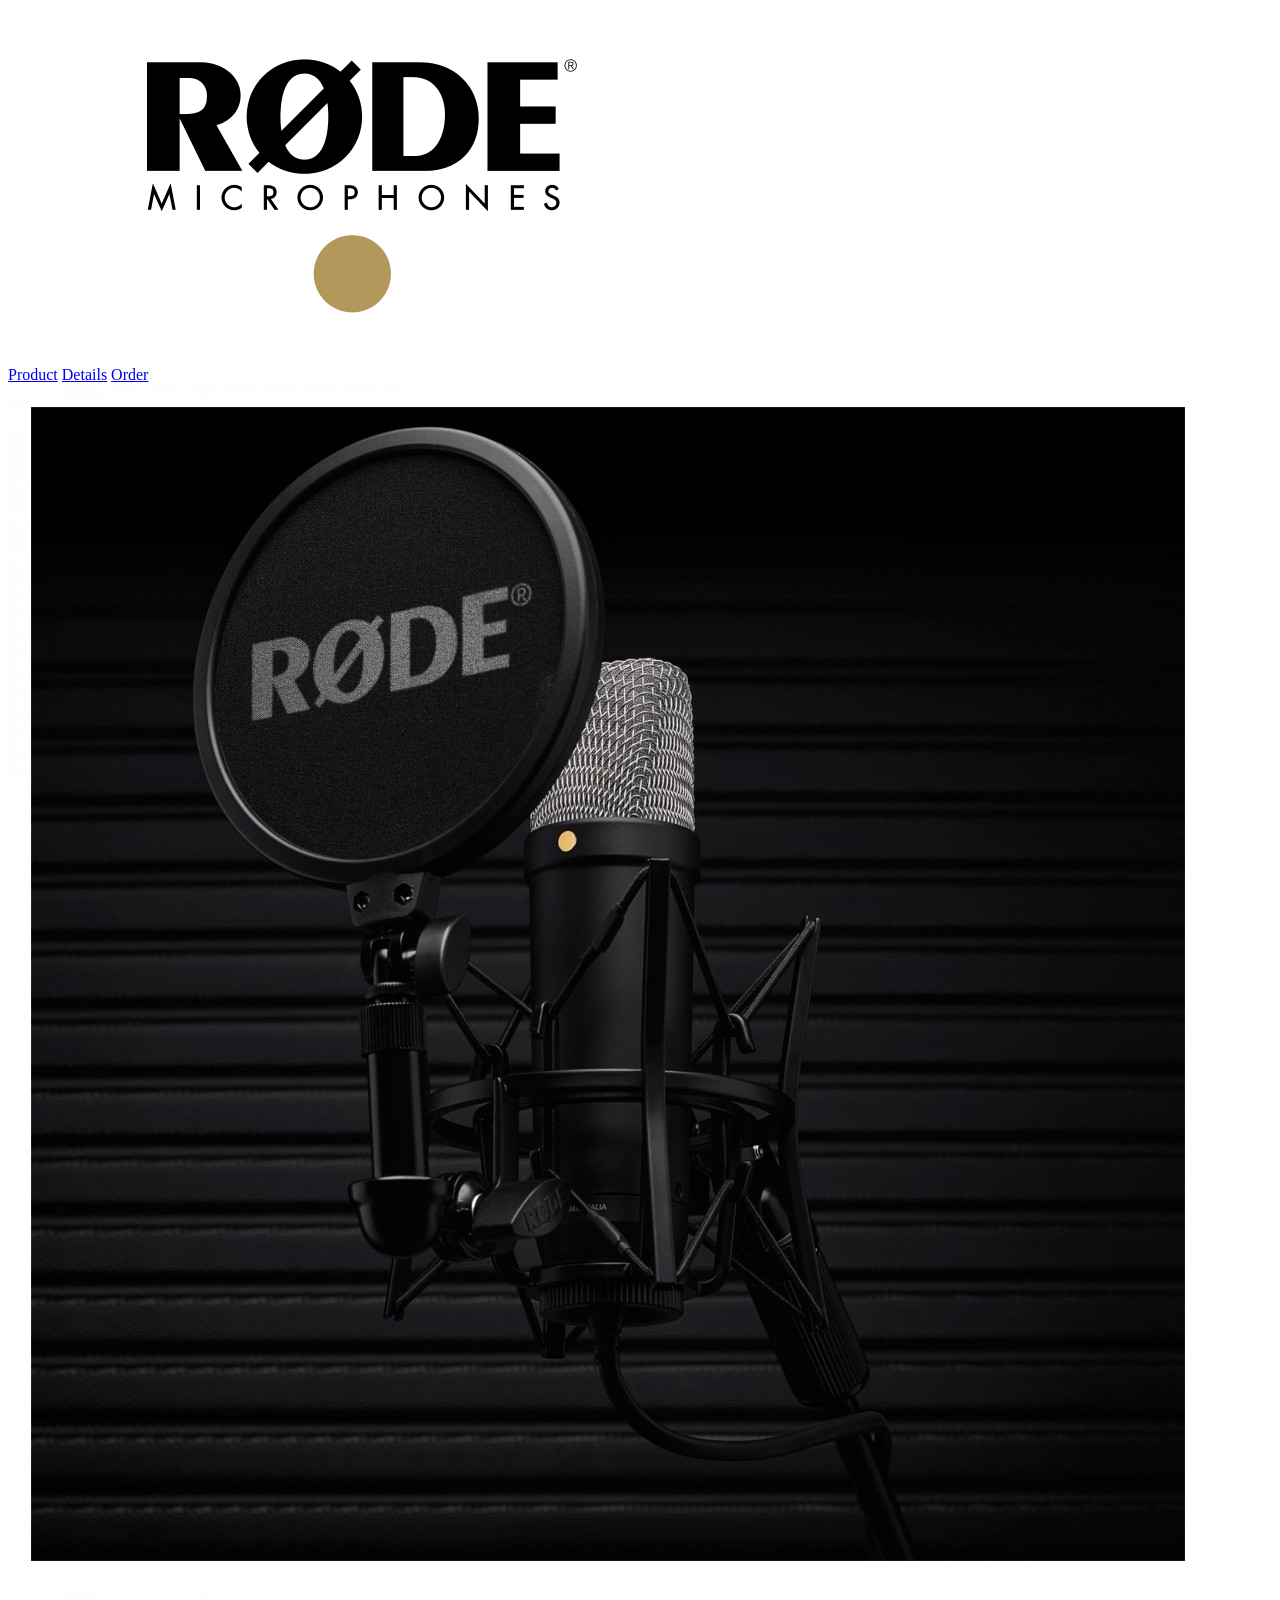
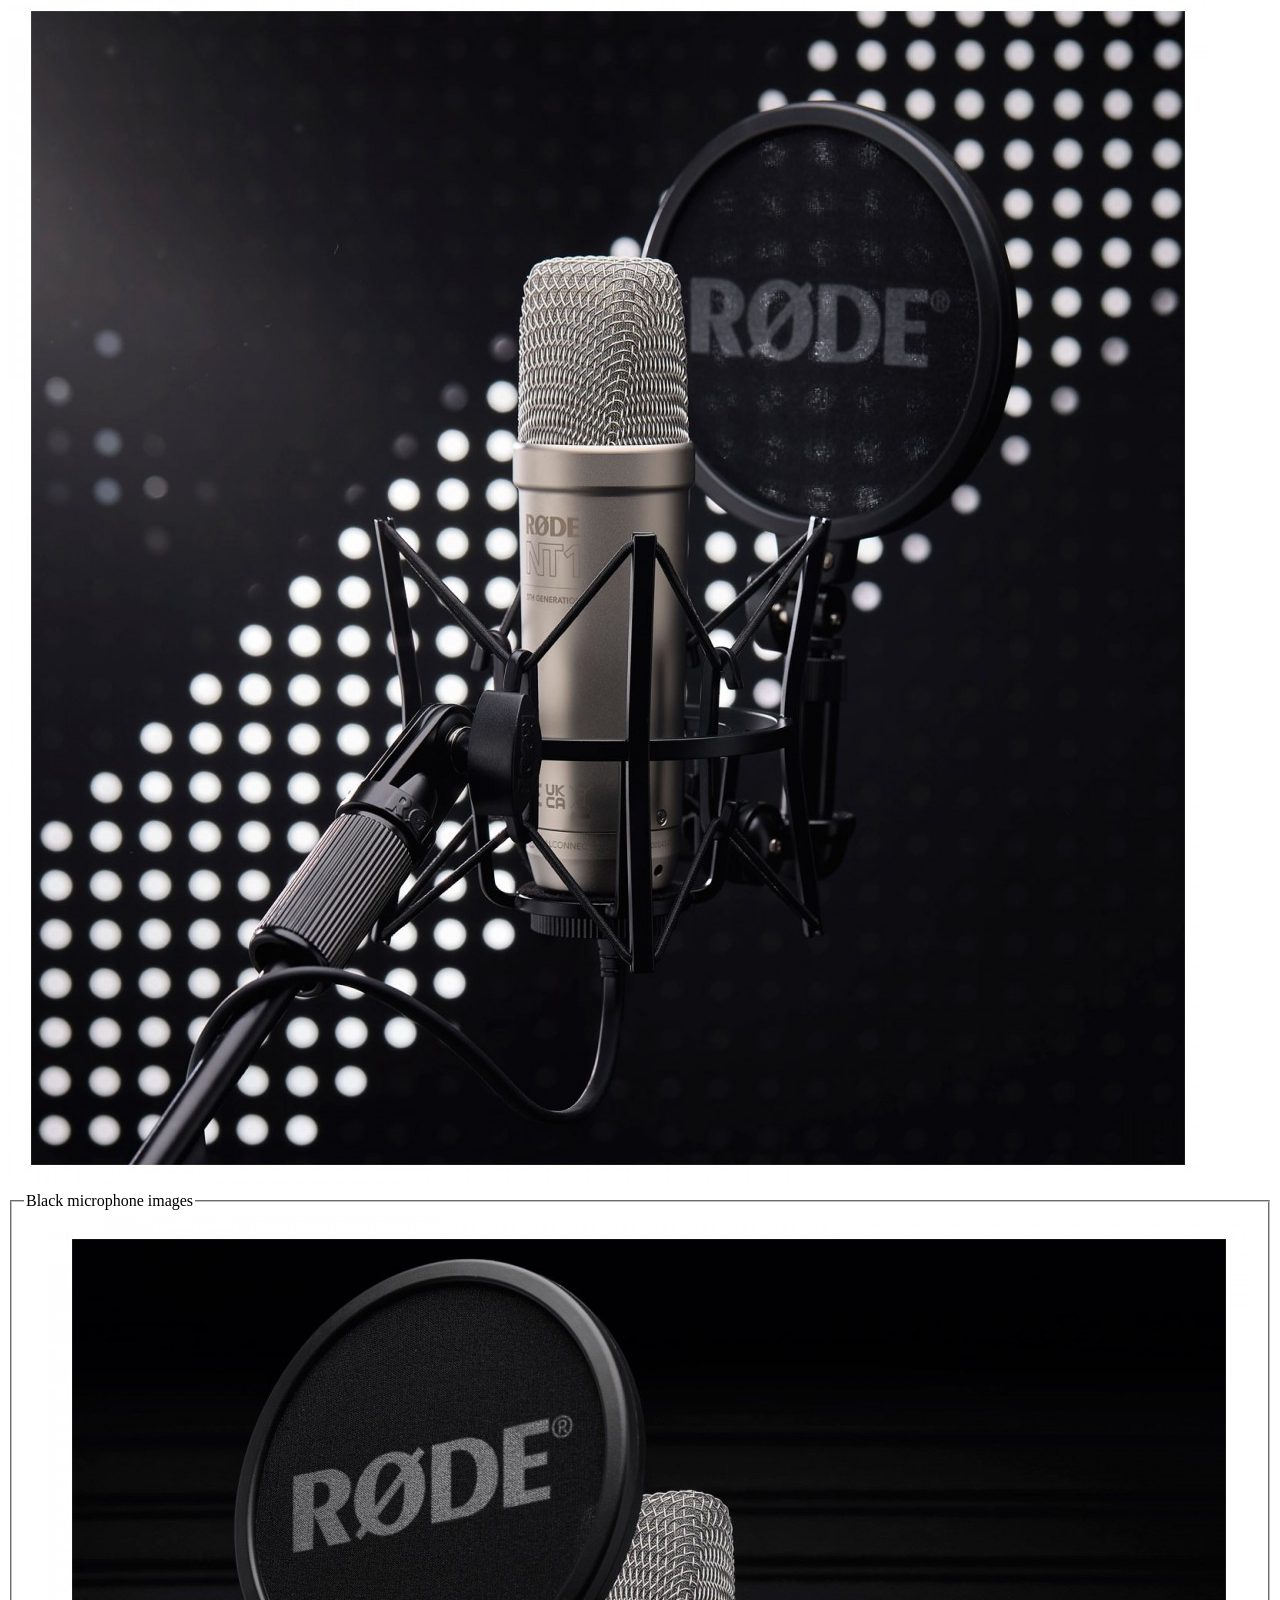
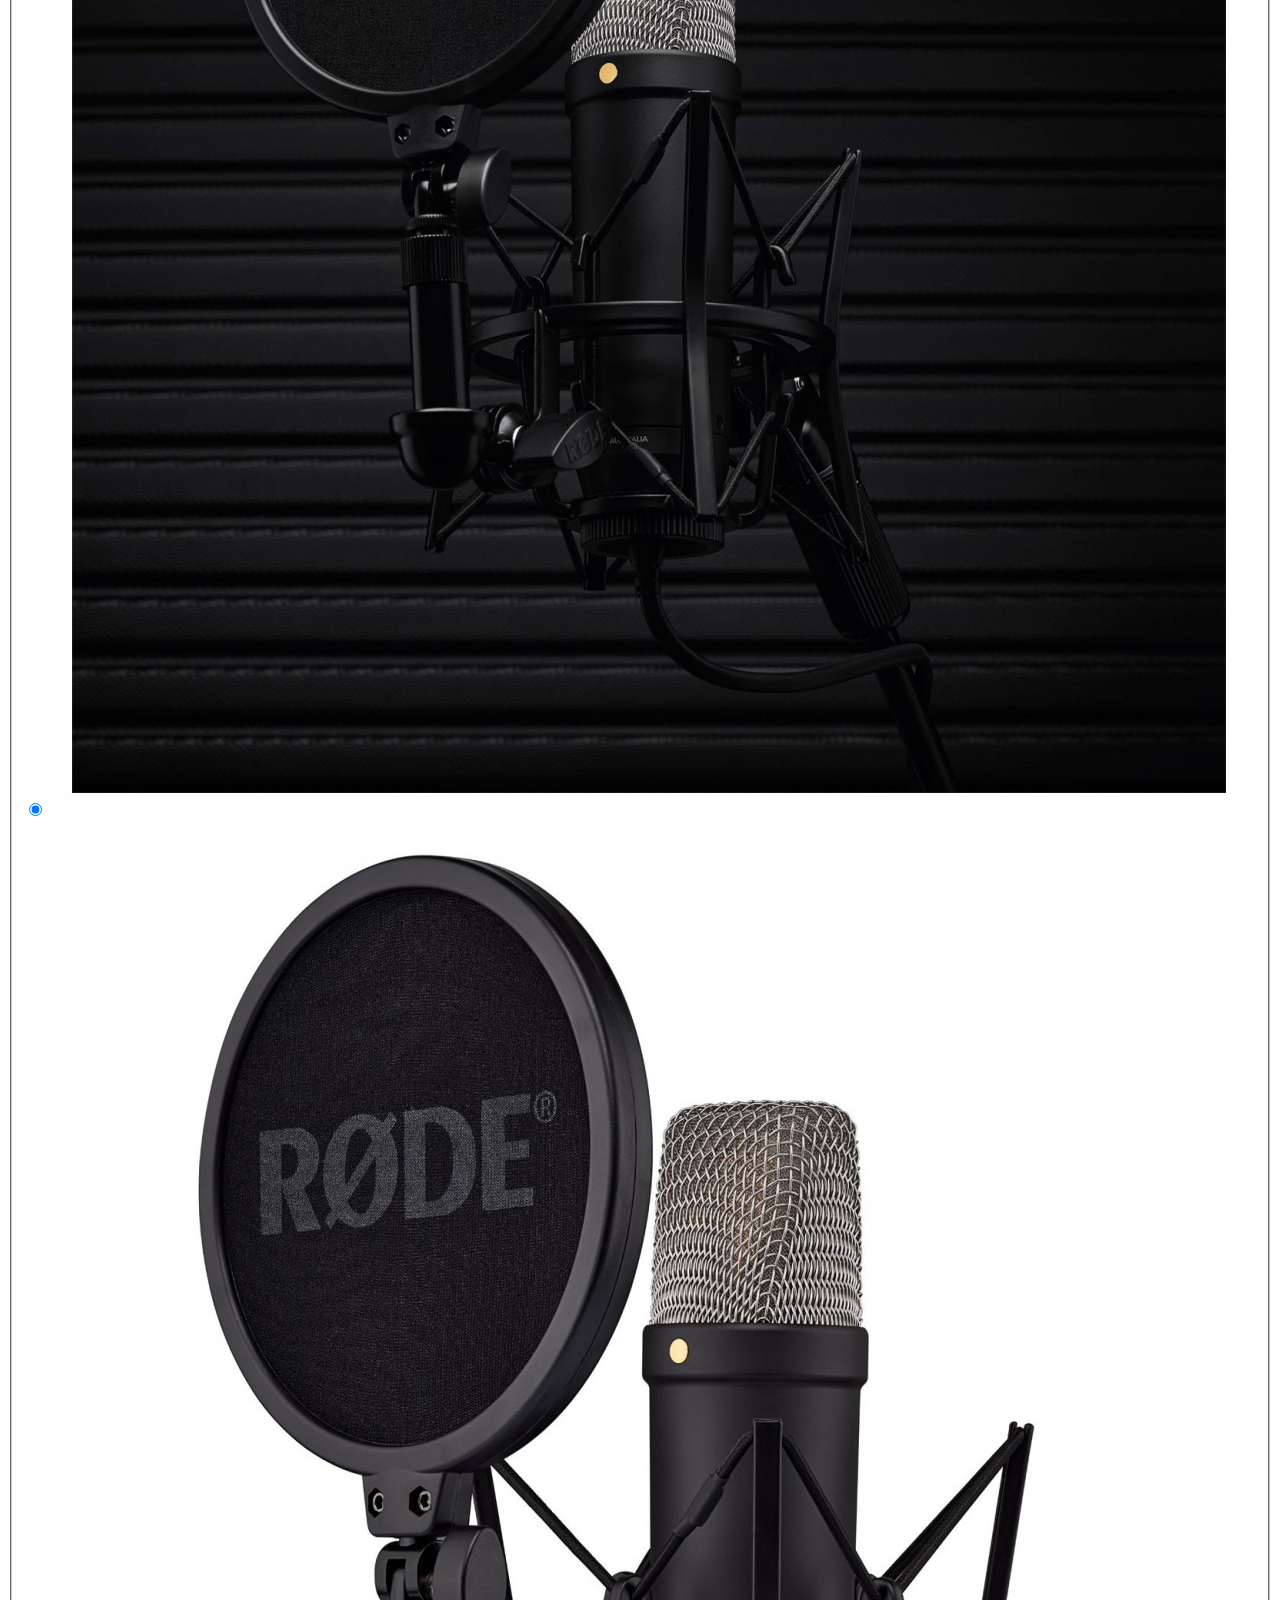
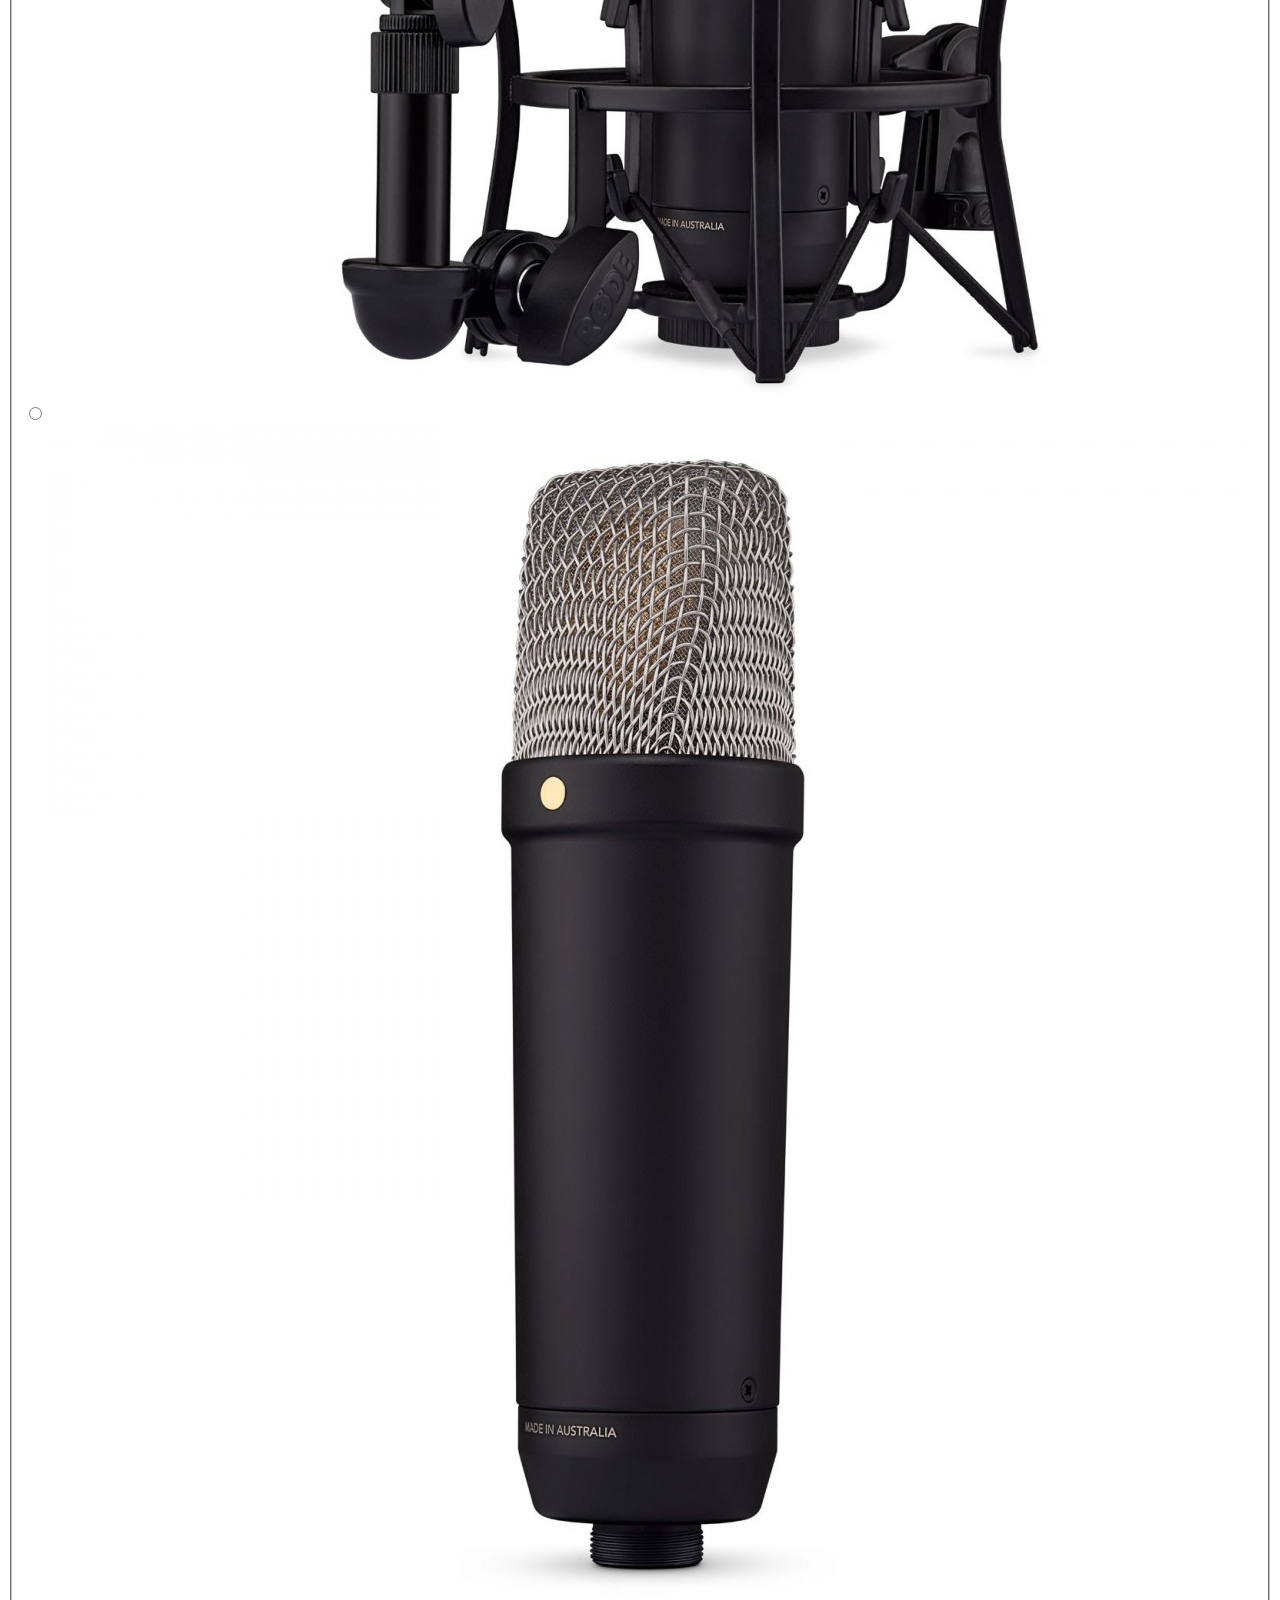
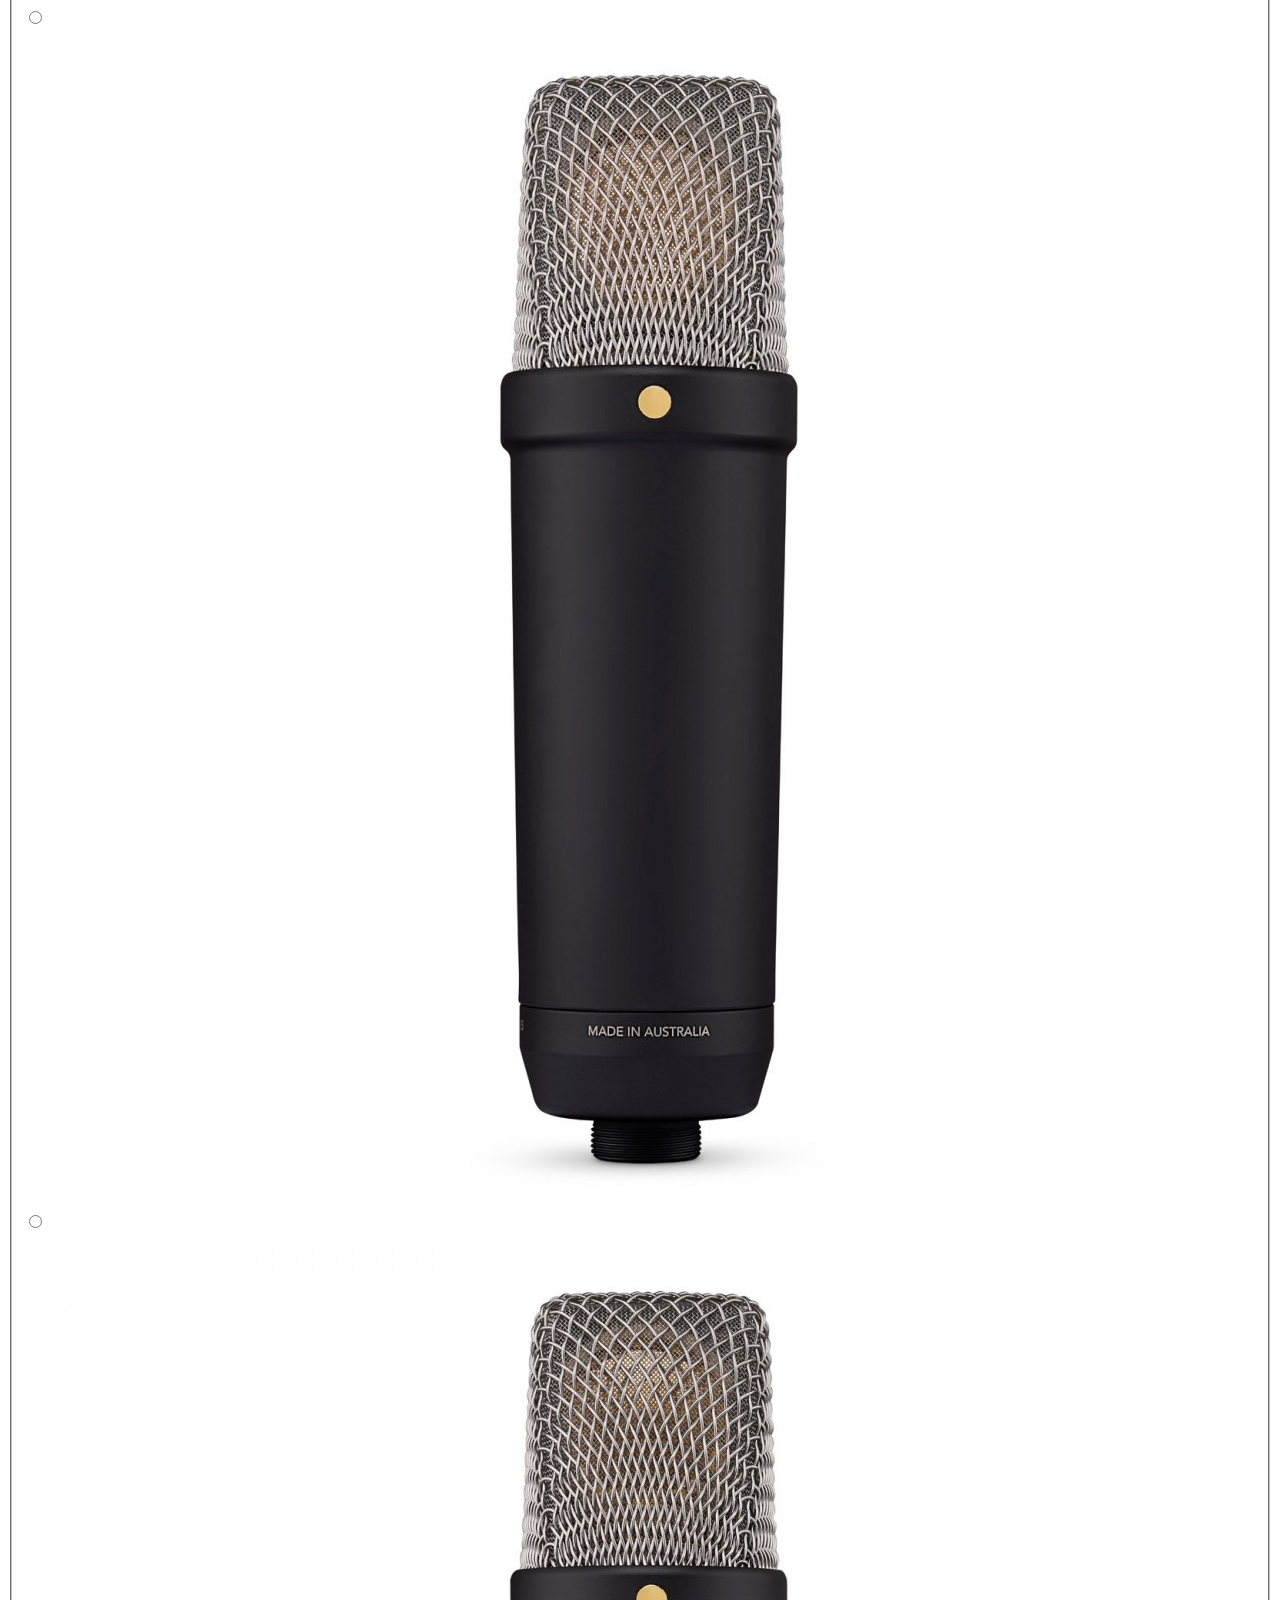
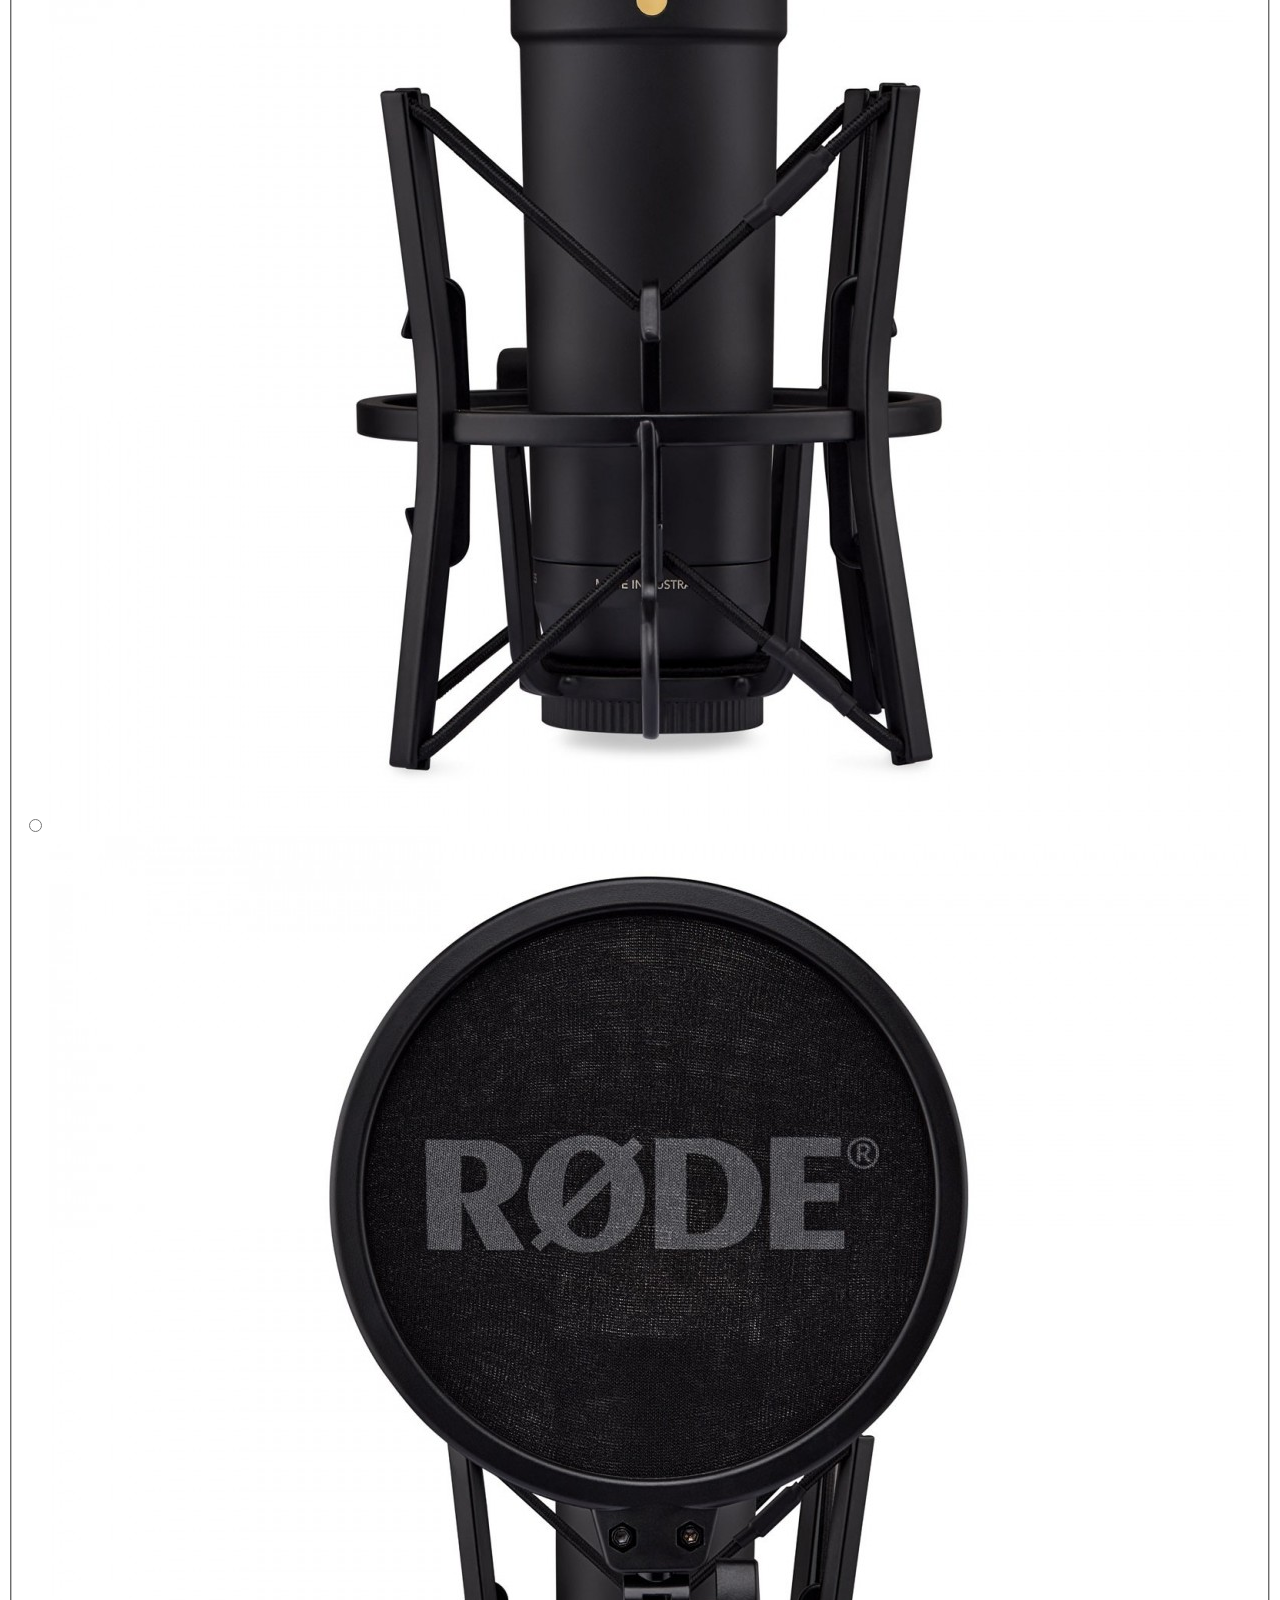
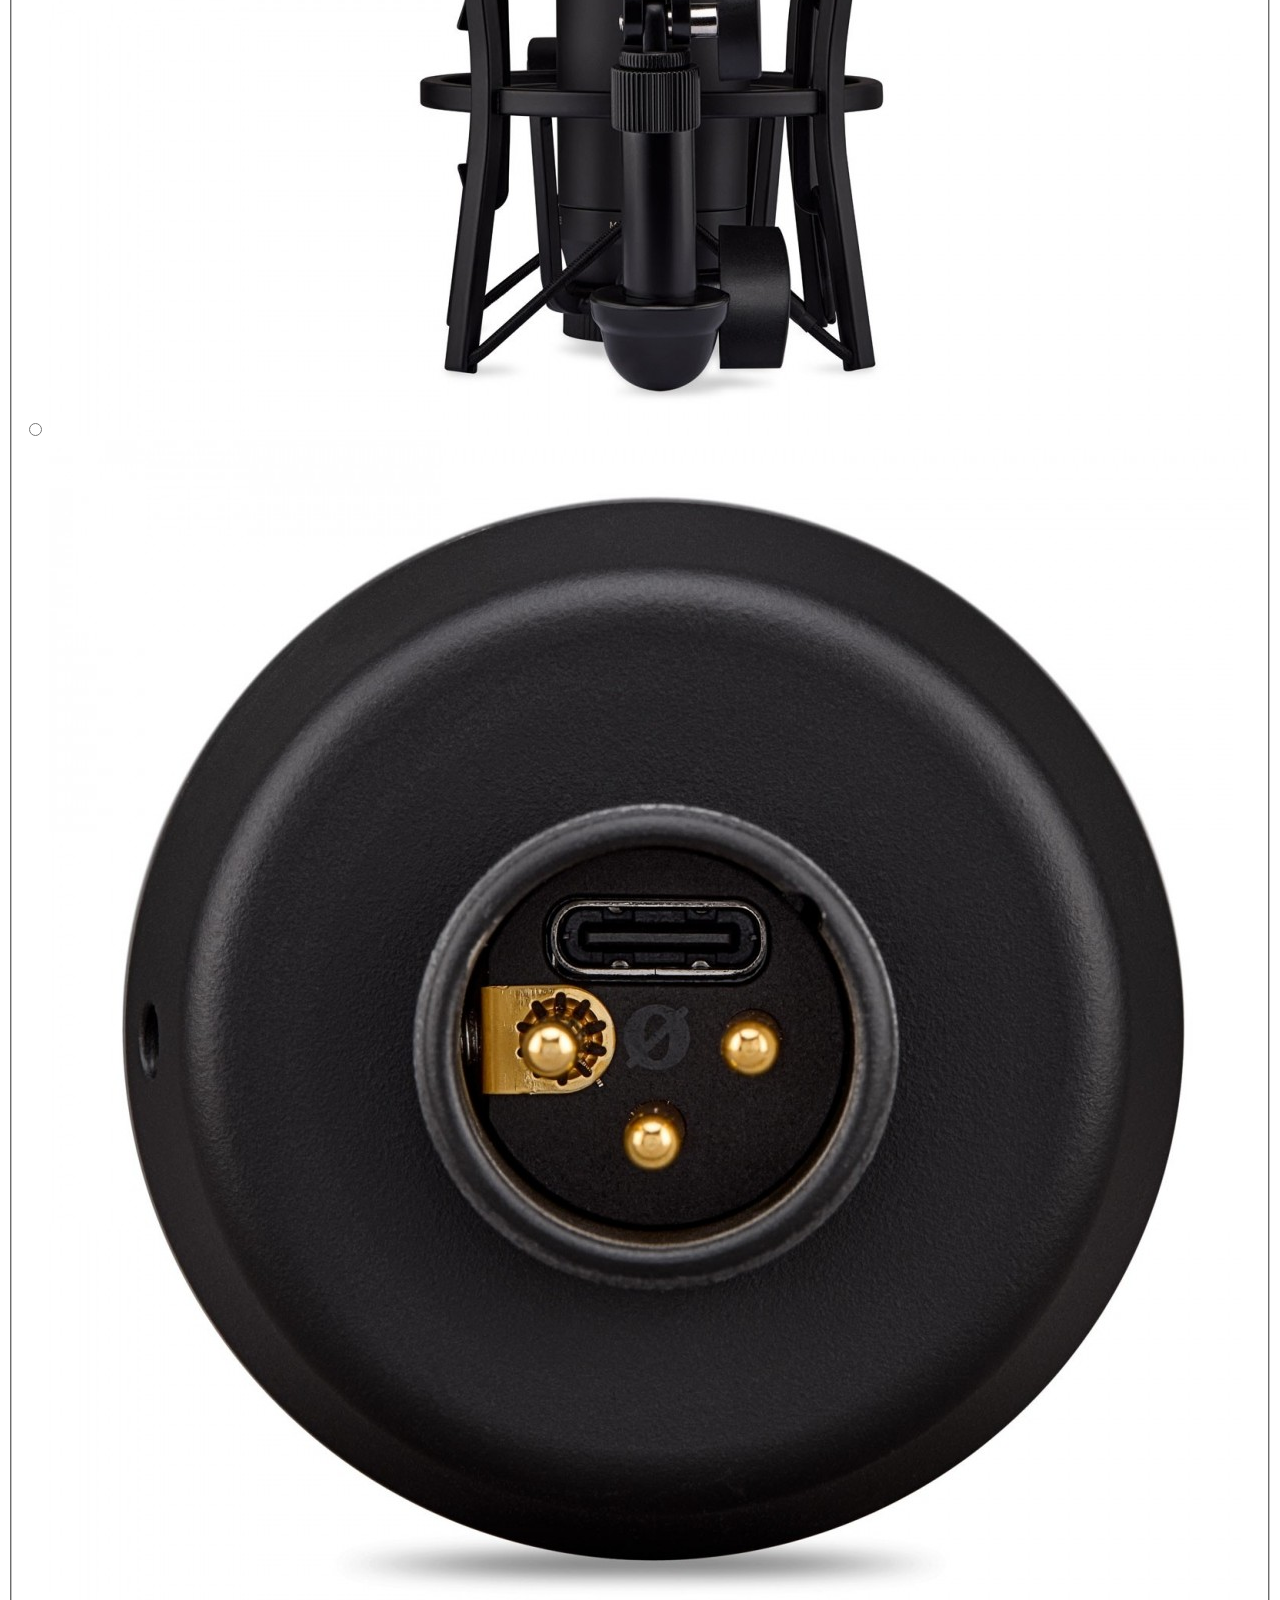
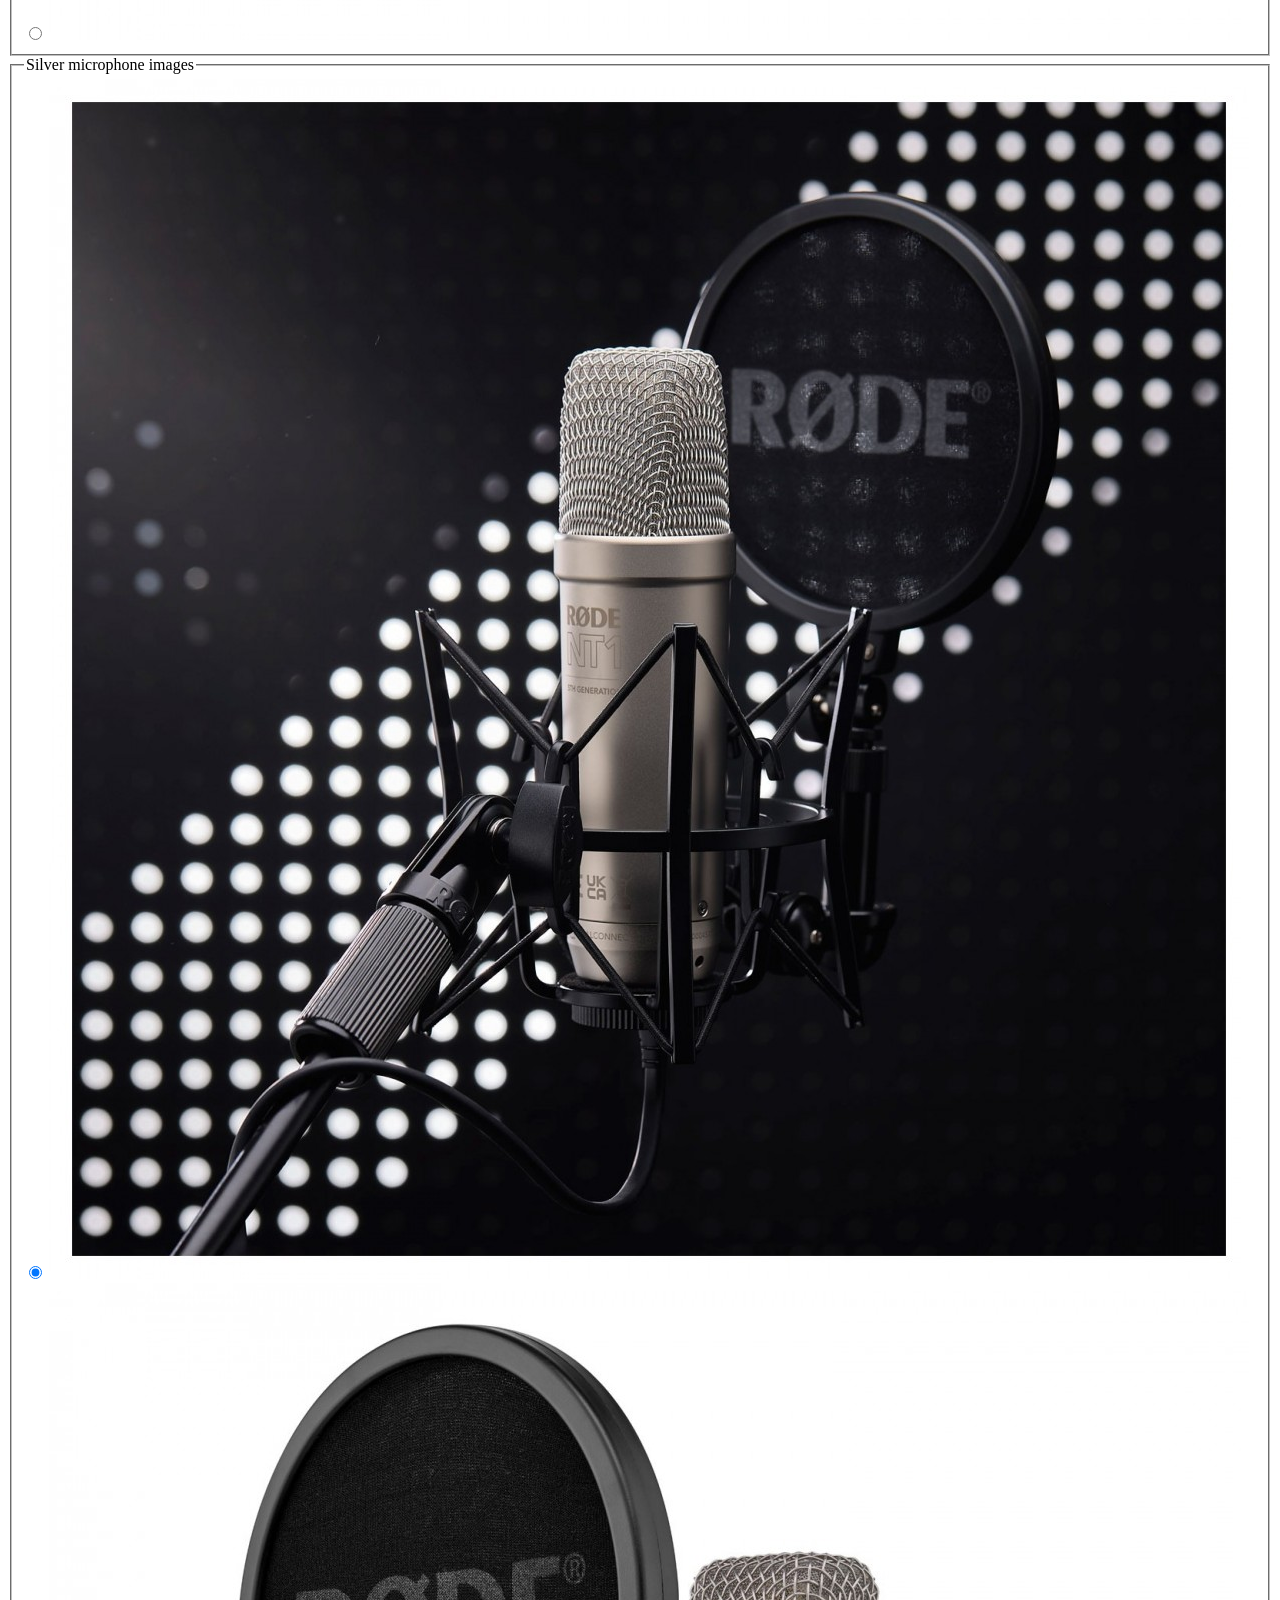
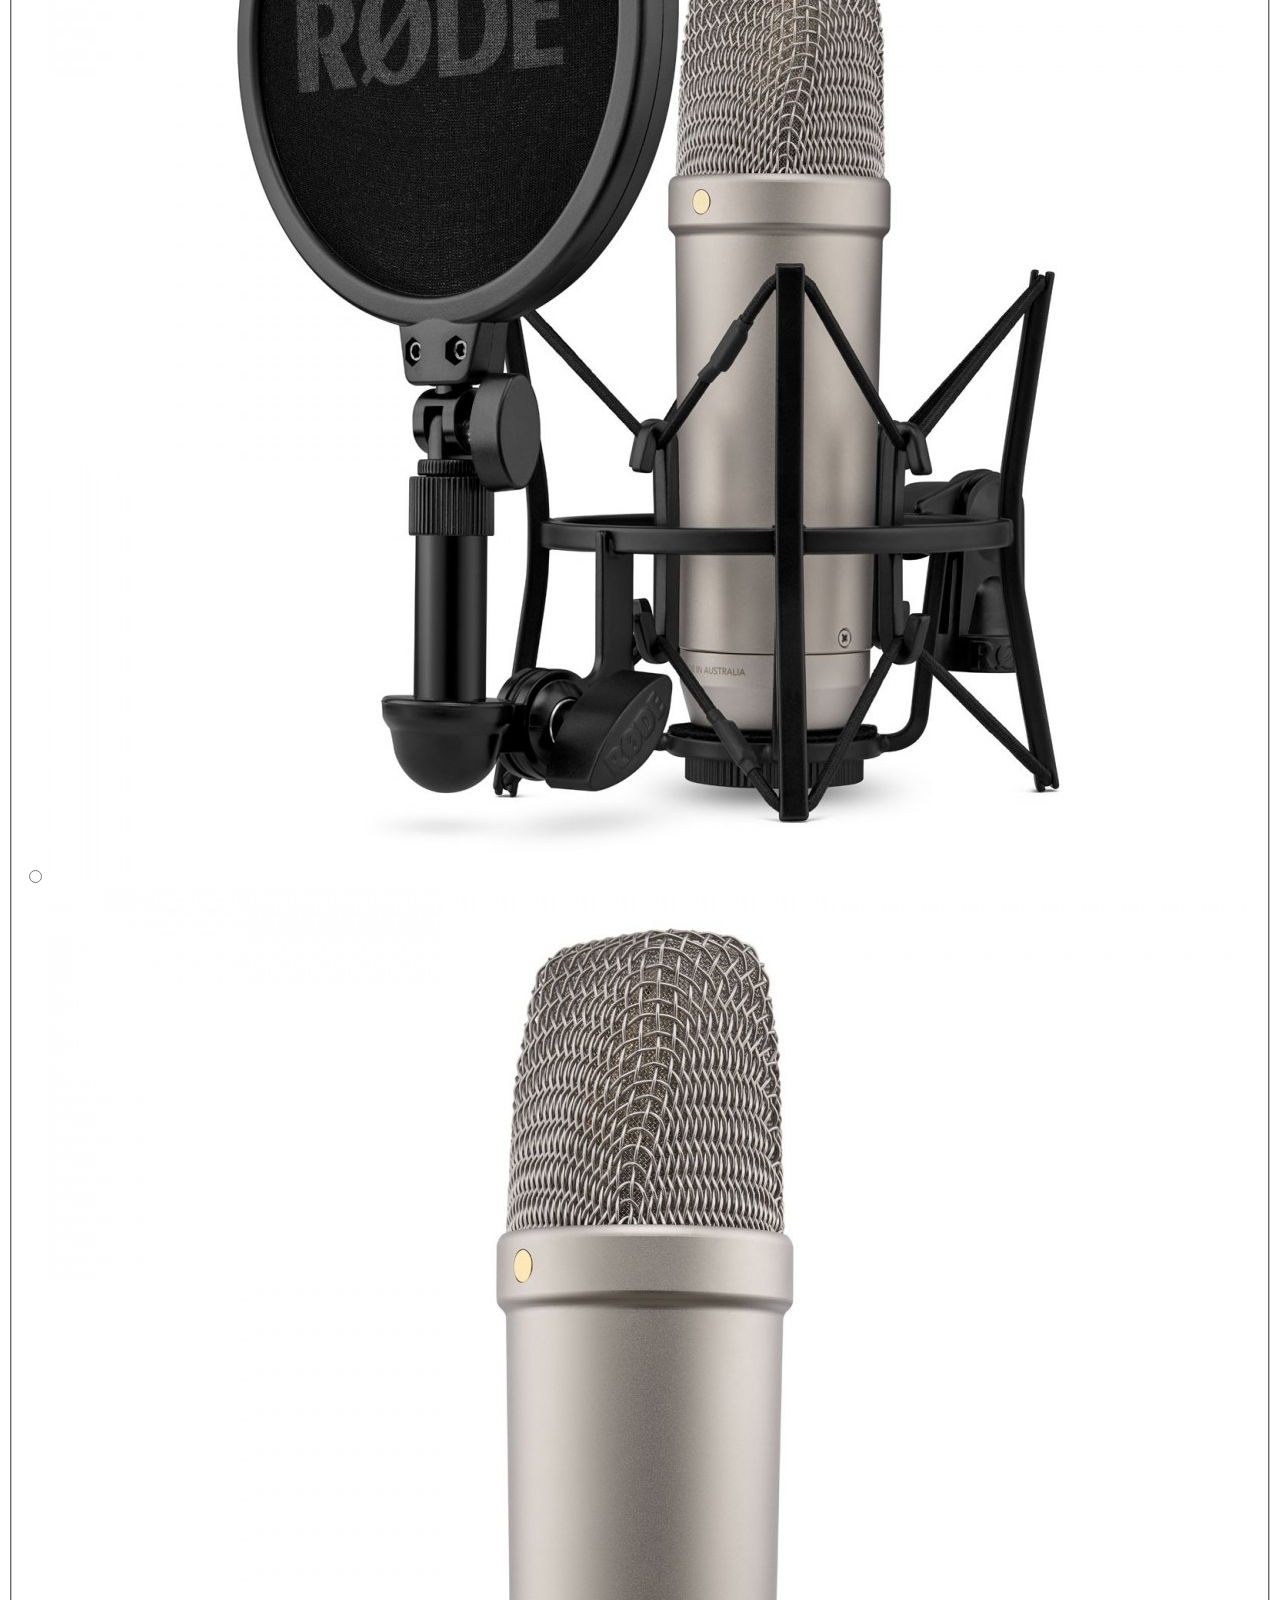
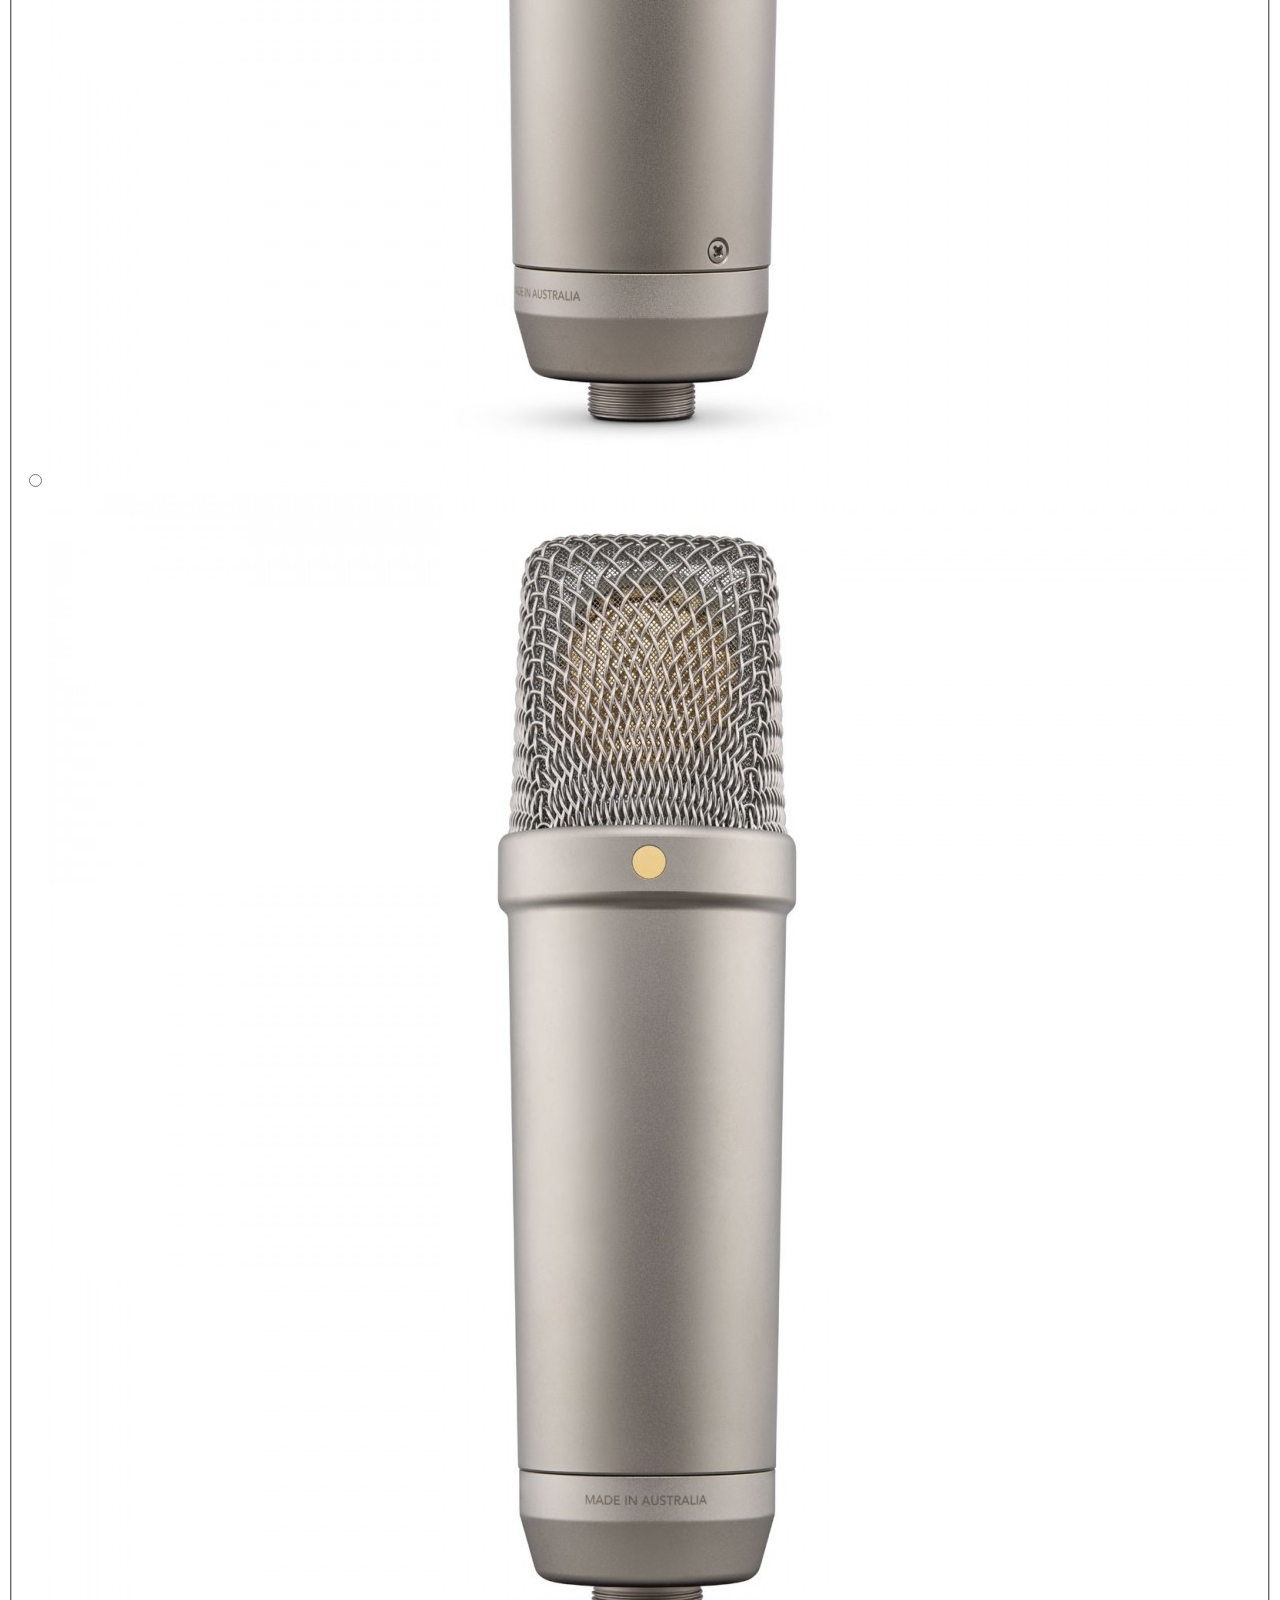
==== index.html @ e3415a3a "Add box contents section" ====
<!DOCTYPE html>
<html lang="en">
<head>
    <meta charset="UTF-8">
    <meta name="viewport" content="width=device-width, initial-scale=1.0">
    <title>Product | RØDE NT1 5th Generation</title>
    <link rel="stylesheet" href="./css/styles.css">
</head>
<body>
    <header class="siteHeader">
        <div class="container siteHeader__content">
            <!-- Logo -->
             <a>
                <img src="./assets/rode-microphones-logo.webp" alt="Røde Microphones logo">
             </a>
            <!-- Navigation -->
            <nav class="siteHeader__nav" aria-label="Main navigation">
                <a href="./index.html">Product</a>
                <a href="./index.html#details">Details</a>
                <a href="./order.html">Order</a>
            </nav>
        </div>
    </header>
    <main>
        <!-- Product section -->
        <section class="product">
            <div class="container product__layout">
                <!-- Product gallery -->
                <div class="product__gallery">
                    <img class="product__image product__image--black" src="./assets/rode-nt1-5th-generation-black-01.webp" alt="Black RØDE NT1 5th Generation Microphone">
                    <img class="product__image product__image--silver" src="./assets/rode-nt1-5th-generation-silver-01.webp" alt="Silver RØDE NT1 5th Generation Microphone">
                    <!-- Black microphone thumbnails -->
                    <fieldset class="product__thumbnails product__thumbnails--black">
                        <legend>Black microphone images</legend>
                        <!-- Black microphone: product overview -->
                        <input type="radio" id="blackProductOverview" name="blackImage" checked>
                        <label for="blackProductOverview">
                            <img src="./assets/rode-nt1-5th-generation-black-01.webp" alt="Black RØDE NT1 microphone product overview">
                        </label>
                        <!-- Black microphone: with accessories -->
                        <input type="radio" id="blackMicrophoneWithAccessories" name="blackImage">
                        <label for="blackMicrophoneWithAccessories">
                            <img src="./assets/rode-nt1-5th-generation-black-02.webp" alt="Black microphone with shock mount and pop filter">
                        </label>
                        <!-- Black microphone: side view -->
                        <input type="radio" id="blackMicrophoneSideView" name="blackImage">
                        <label for="blackMicrophoneSideView">
                            <img src="./assets/rode-nt1-5th-generation-black-03.webp" alt="Side view of the black RØDE NT1 microphone">
                        </label>
                        <!-- Black microphone: alternate view -->
                        <input type="radio" id="blackMicrophoneAlternateView" name="blackImage">
                        <label for="blackMicrophoneAlternateView">
                            <img src="./assets/rode-nt1-5th-generation-black-04.webp" alt="Alternate view of the Black RØDE NT1 microphone">
                        </label>
                        <!-- Black microphone: shock mount -->
                        <input type="radio" id="blackMicrophoneShockMount" name="blackImage">
                        <label for="blackMicrophoneShockMount">
                            <img src="./assets/rode-nt1-5th-generation-black-05.webp" alt="Black RØDE NT1 microphone mounted in a shock mount">
                        </label>
                        <!-- Black microphone: pop filter -->
                        <input type="radio" id="blackMicrophonePopFilter" name="blackImage">
                        <label for="blackMicrophonePopFilter">
                            <img src="./assets/rode-nt1-5th-generation-black-06.webp" alt="Front view of the mounted pop filter for the black RØDE NT1 microphone">
                        </label>
                        <!-- Black microphone: connections -->
                        <input type="radio" id="blackMicrophoneConnections" name="blackImage">
                        <label for="blackMicrophoneConnections">
                            <img src="./assets/rode-nt1-5th-generation-black-07.webp" alt="XLR and USB-C connections on the black RØDE NT1 microphone">
                        </label>
                    </fieldset>
                    <!-- Silver microphone thumbnails -->
                    <fieldset class="product__thumbnails product__thumbnails--silver">
                        <legend>Silver microphone images</legend>
                        <!-- Silver microphone: product overview -->
                        <input type="radio" id="silverProductOverview" name="silverImage" checked>
                        <label for="silverProductOverview">
                            <img src="./assets/rode-nt1-5th-generation-silver-01.webp" alt="Silver RØDE NT1 microphone product overview">
                        </label>
                        <!-- Silver microphone: with accessories -->
                        <input type="radio" id="silverMicrophoneWithAccessories" name="silverImage">
                        <label for="silverMicrophoneWithAccessories">
                            <img src="./assets/rode-nt1-5th-generation-silver-02.webp" alt="Silver microphone with shock mount and pop filter">
                        </label>
                        <!-- Silver microphone: side view -->
                        <input type="radio" id="silverMicrophoneSideView" name="silverImage">
                        <label for="silverMicrophoneSideView">
                            <img src="./assets/rode-nt1-5th-generation-silver-03.webp" alt="Side view of the silver RØDE NT1 microphone">
                        </label>
                        <!-- Silver microphone: alternate view -->
                        <input type="radio" id="silverMicrophoneAlternateView" name="silverImage">
                        <label for="silverMicrophoneAlternateView">
                            <img src="./assets/rode-nt1-5th-generation-silver-04.webp" alt="Alternate view of the silver RØDE NT1 microphone">
                        </label>
                        <!-- Silver microphone: shock mount -->
                        <input type="radio" id="silverMicrophoneShockMount" name="silverImage">
                        <label for="silverMicrophoneShockMount">
                            <img src="./assets/rode-nt1-5th-generation-silver-05.webp" alt="Silver RØDE NT1 microphone mounted in a shock mount">
                        </label>
                        <!-- Silver microphone: pop filter -->
                        <input type="radio" id="silverMicrophonePopFilter" name="silverImage">
                        <label for="silverMicrophonePopFilter">
                            <img src="./assets/rode-nt1-5th-generation-silver-06.webp" alt="Front view of the mounted pop filter for the silver RØDE NT1 microphone">
                        </label>
                        <!-- Silver microphone: connections -->
                        <input type="radio" id="silverMicrophoneConnections" name="silverImage">
                        <label for="silverMicrophoneConnections">
                            <img src="./assets/rode-nt1-5th-generation-silver-07.webp" alt="XLR and USB-C connections on the silver RØDE NT1 microphone">
                        </label>
                    </fieldset>
                </div>
                <!-- Product information -->
                <div class="product__information">
                    <h1 class="product__title">RØDE NT1 5th Generation</h1>
                    <p class="product__description">
                        A versatile studio condenser microphone featuring both XLR and USB-C connectivity,
                        delivering exceptional sound quality for vocals, instruments, podcasts, and professional recordings.
                    </p>
                    <!-- Product color selection -->
                    <fieldset class="product__colors">
                        <legend>Choose a color</legend>
                        <div class="product__colorOptions">
                            <input type="radio" id="colorBlack" name="color" value="black" checked>
                            <label for="colorBlack">Black</label>
                            <input type="radio" id="colorSilver" name="color" value="silver">
                            <label for="colorSilver">Silver</label>
                        </div>
                    </fieldset>
                    <p class="product__price">$299.00</p>
                    <!-- Order button -->
                    <a class="product__orderButton" href="./order.html">Order now</a>
                </div>
            </div>
        </section>
        <!-- Product overview section -->
        <section id="details" class="productOverview">
            <div class="container">
                <h2 class="productOverview__title">Product Overview</h2>
                <p class="productOverview__description">
                    The RØDE NT1 5th Generation combines the classic sound of the NT1
                    with modern recording technology. Featuring a 1-inch condenser
                    capsule and a cardioid pickup pattern, it is designed to capture clear,
                    detailed audio from vocals, instruments, podcasts, and voiceovers.
                </p>
                <p class="productOverview__description">
                    Its Dual Connect technology allows you to record through a traditional
                    XLR connection or connect directly to a computer using USB-C.
                    Digital recording supports 32-bit float audio and sample rates up to 192 kHz,
                    providing additional flexibility during recording and editing.
                </p>
                <p class="productOverview__description">
                    With exceptionally low self-noise of just 4 dBA and the ability to handle sound pressure levels up to 142 dB SPL,
                    the microphone performs well with both quiet and loud sound sources.
                </p>
            </div>
        </section>
        <!-- Key features section -->
        <section class="keyFeatures">
            <div class="container">
                <h2 class="keyFeatures__title">Key Features</h2>
                <ul class="keyFeatures__list">
                    <li>
                        <strong>Dual Connect Technology:</strong>
                        Record through XLR using an audio interface or connect directly to a computer via USB-C.
                    </li>
                    <li>
                        <strong>32-Bit Float Recording:</strong>
                        Capture audio with greater flexibility when recording digitally through USB.
                    </li>
                    <li>
                        <strong>1-Inch HF6 Condenser Capsule:</strong>
                        Designed to capture detailed and natural sound.
                    </li>
                    <li>
                        <strong>Ultra-Low Self-Noise:</strong>
                        Just 4 dBA of self-noise for clean recordings.
                    </li>
                    <li>
                        <strong>High SPL Handling:</strong>
                        Handles sound pressure levels up to 142 dB SPL.
                    </li>
                    <li>
                        <strong>Built-In Digital Signal Processing:</strong>
                        APHEX audio processing is available through USB at 48 kHz sample rate.
                    </li>
                    <li>
                        <strong>Versatile Recording Applications:</strong>
                        Suitable for vocals, instruments, podcasts, voiceovers, and studio recordings.
                    </li>
                </ul>
            </div>
        </section>
        <!-- Technical specifications section -->
        <section id="specifications" class="technicalSpecifications">
            <div class="container">
                <h2 class="technicalSpecifications__title">Technical Specifications</h2>
                <dl class="technicalSpecifications__list">
                    <div class="technicalSpecifications__row">
                        <dt>Microphone Type</dt>
                        <dd>Large-diaphragm condenser</dd>
                    </div>
                    <div class="technicalSpecifications__row">
                        <dt>Capsule</dt>
                        <dd>1-inch condenser capsule</dd>
                    </div>
                    <div class="technicalSpecifications__row">
                        <dt>Polar Pattern</dt>
                        <dd>Cardioid</dd>
                    </div>
                    <div class="technicalSpecifications__row">
                        <dt>Frequency Response</dt>
                        <dd>20 Hz - 20 kHz</dd>
                    </div>
                    <div class="technicalSpecifications__row">
                        <dt>Maximum SPL</dt>
                        <dd>142 dB SPL</dd>
                    </div>
                    <div class="technicalSpecifications__row">
                        <dt>Self-Noise</dt>
                        <dd>4 dBA</dd>
                    </div>
                    <div class="technicalSpecifications__row">
                        <dt>Output Connections</dt>
                        <dd>XLR and USB-C</dd>
                    </div>
                    <div class="technicalSpecifications__row">
                        <dt>Digital Bit Depth</dt>
                        <dd>24-bit / 32-bit float (USB)</dd>
                    </div>
                    <div class="technicalSpecifications__row">
                        <dt>Sample Rates</dt>
                        <dd>48, 96, and 192 kHz (USB)</dd>
                    </div>
                    <div class="technicalSpecifications__row">
                        <dt>Power Requirements</dt>
                        <dd>48V phantom power (XLR) / SV (USB)</dd>
                    </div>
                    <div class="technicalSpecifications__row">
                        <dt>Dimensions</dt>
                        <dd>189 x 52 x 52 mm (H x W x D)</dd>
                    </div>
                    <div class="technicalSpecifications__row">
                        <dt>Weight</dt>
                        <dd>308 g</dd>
                    </div>
                    <div class="technicalSpecifications__row">
                        <dt>Available Colors</dt>
                        <dd>Black and Silver</dd>
                    </div>
                </dl>
            </div>
        </section>
        <!-- Box contents section -->
        <section class="boxContents">
            <div class="container">
                <h2 class="boxContents__title">What's in the Box</h2>
                <ul class="boxContents__list">
                    <li>
                        <strong>1 x RØDE NT1 5th Generation:</strong>
                        Studio consenser microphone in Black or Silver.
                    </li>
                    <li>
                        <strong>1 x RØDE SM6 Shock Mount:</strong>
                        Shock mount with an adjustable pop filter to reduce unwanted vibrations and plosive sounds.
                    </li>
                    <li>
                        <strong>1 x RØDE SC29 USB-C Cable:</strong>
                        3-meter USB-C to USB-C cable for connecting the microphone directly to a computer.
                    </li>
                    <li>
                        <strong>1 x RØDE XLR-6 Cable</strong>
                        6-meter XLR cable for connecting the microphone to an audio interface or mixer.
                        Red cable included with Black, and black cable included with Silver.
                    </li>
                </ul>
            </div>
        </section>
    </main>
</body>
</html>
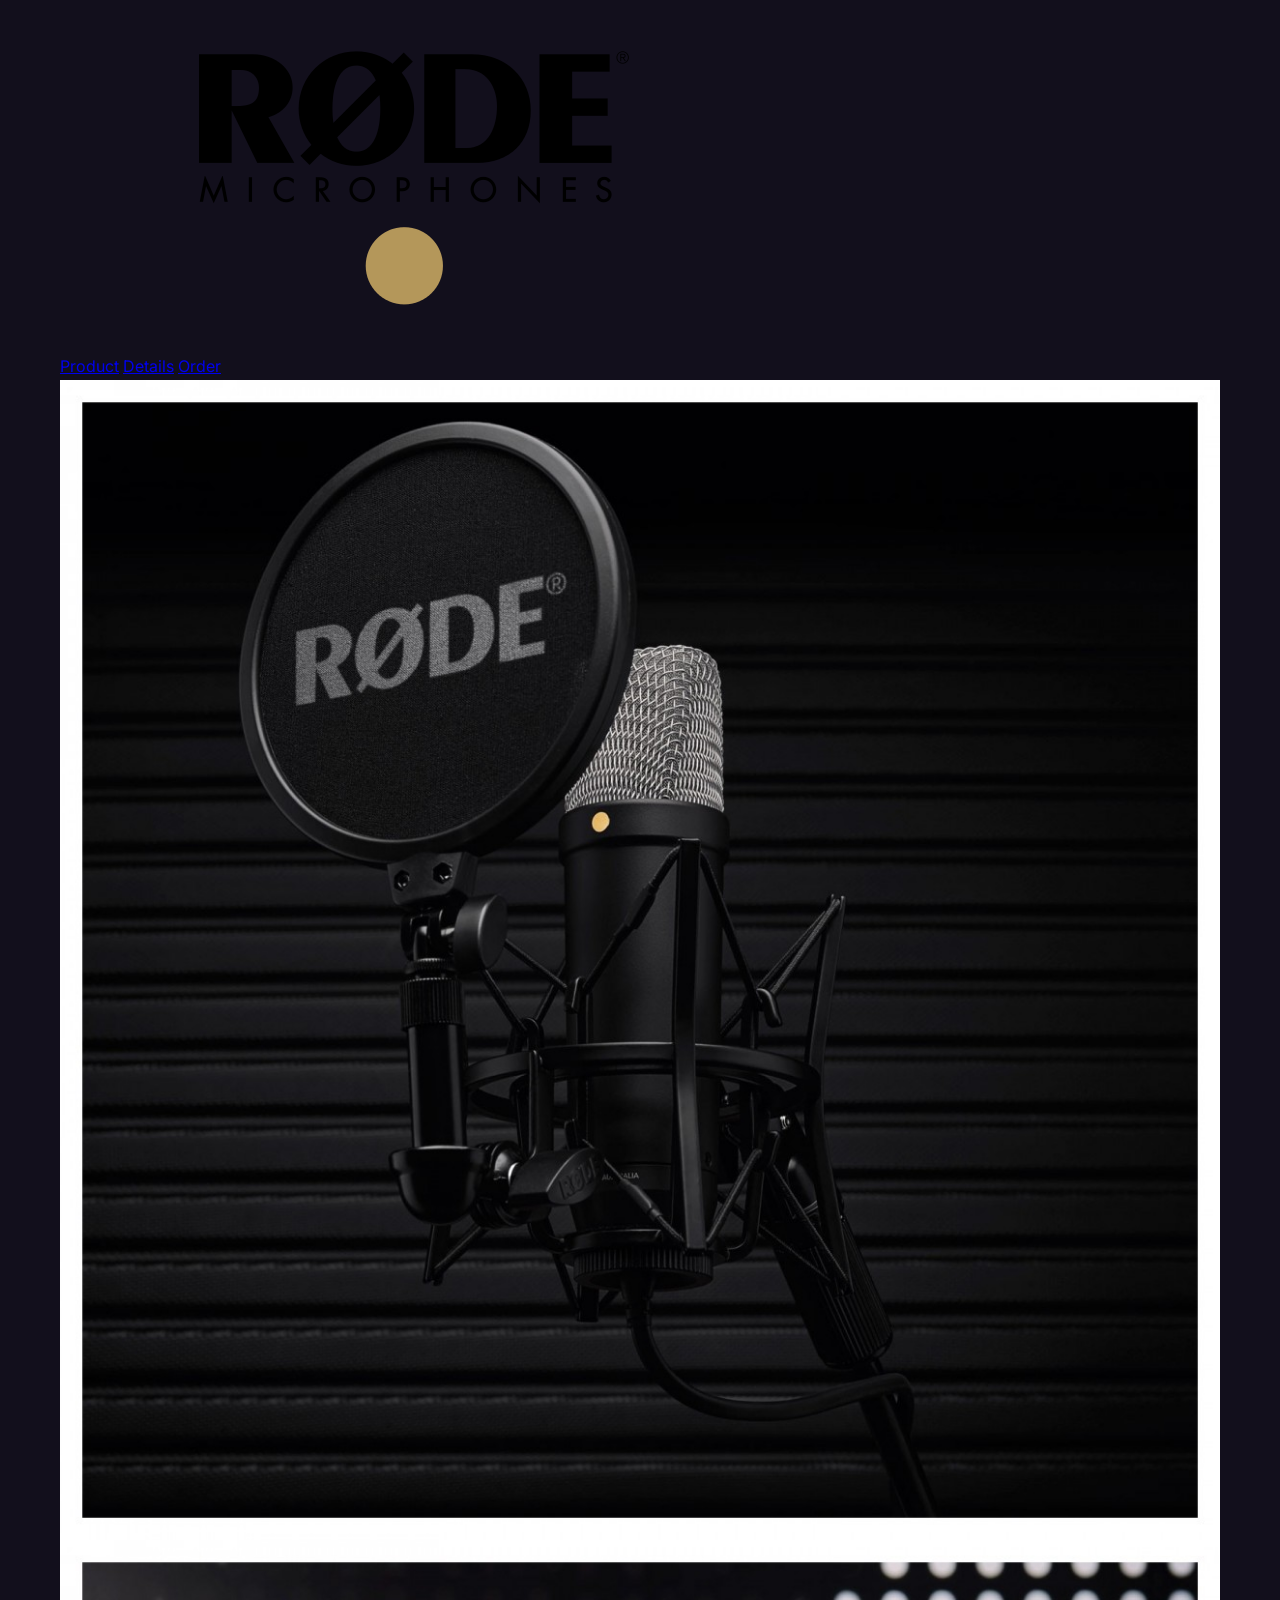
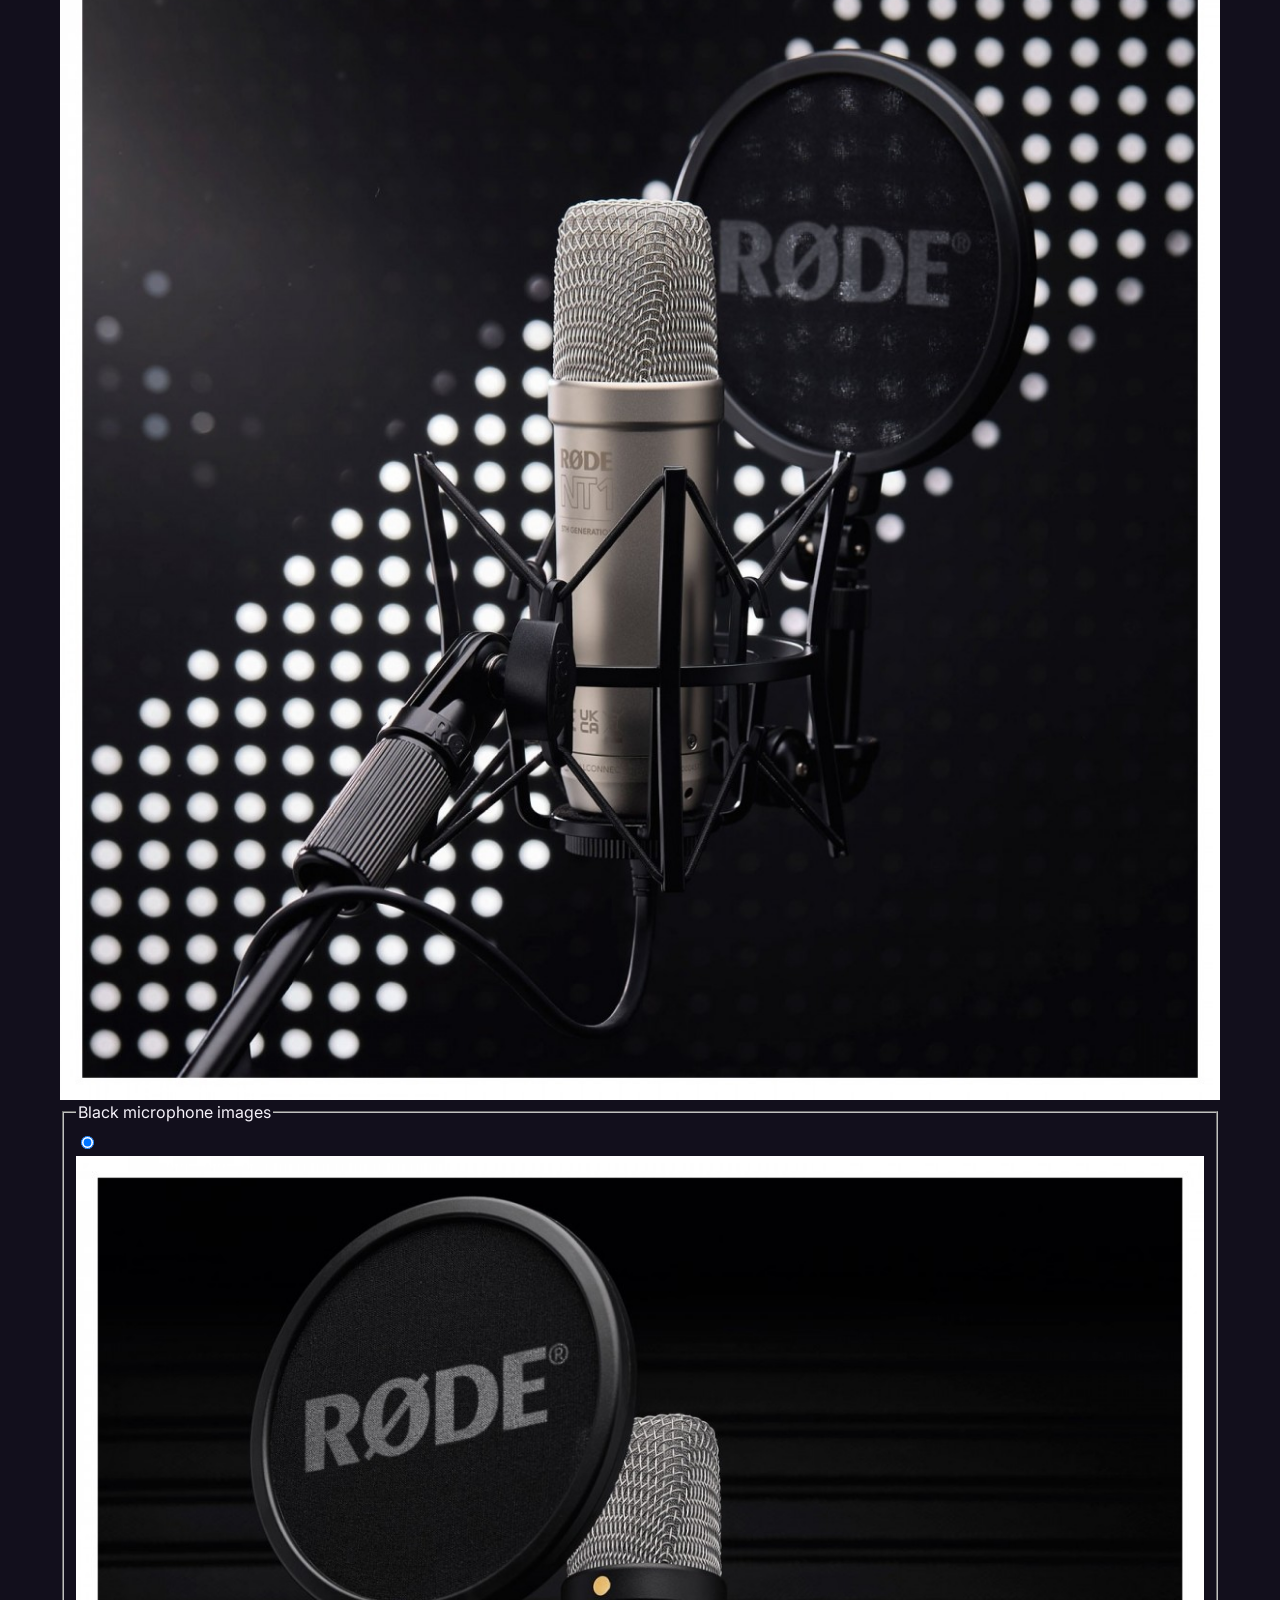
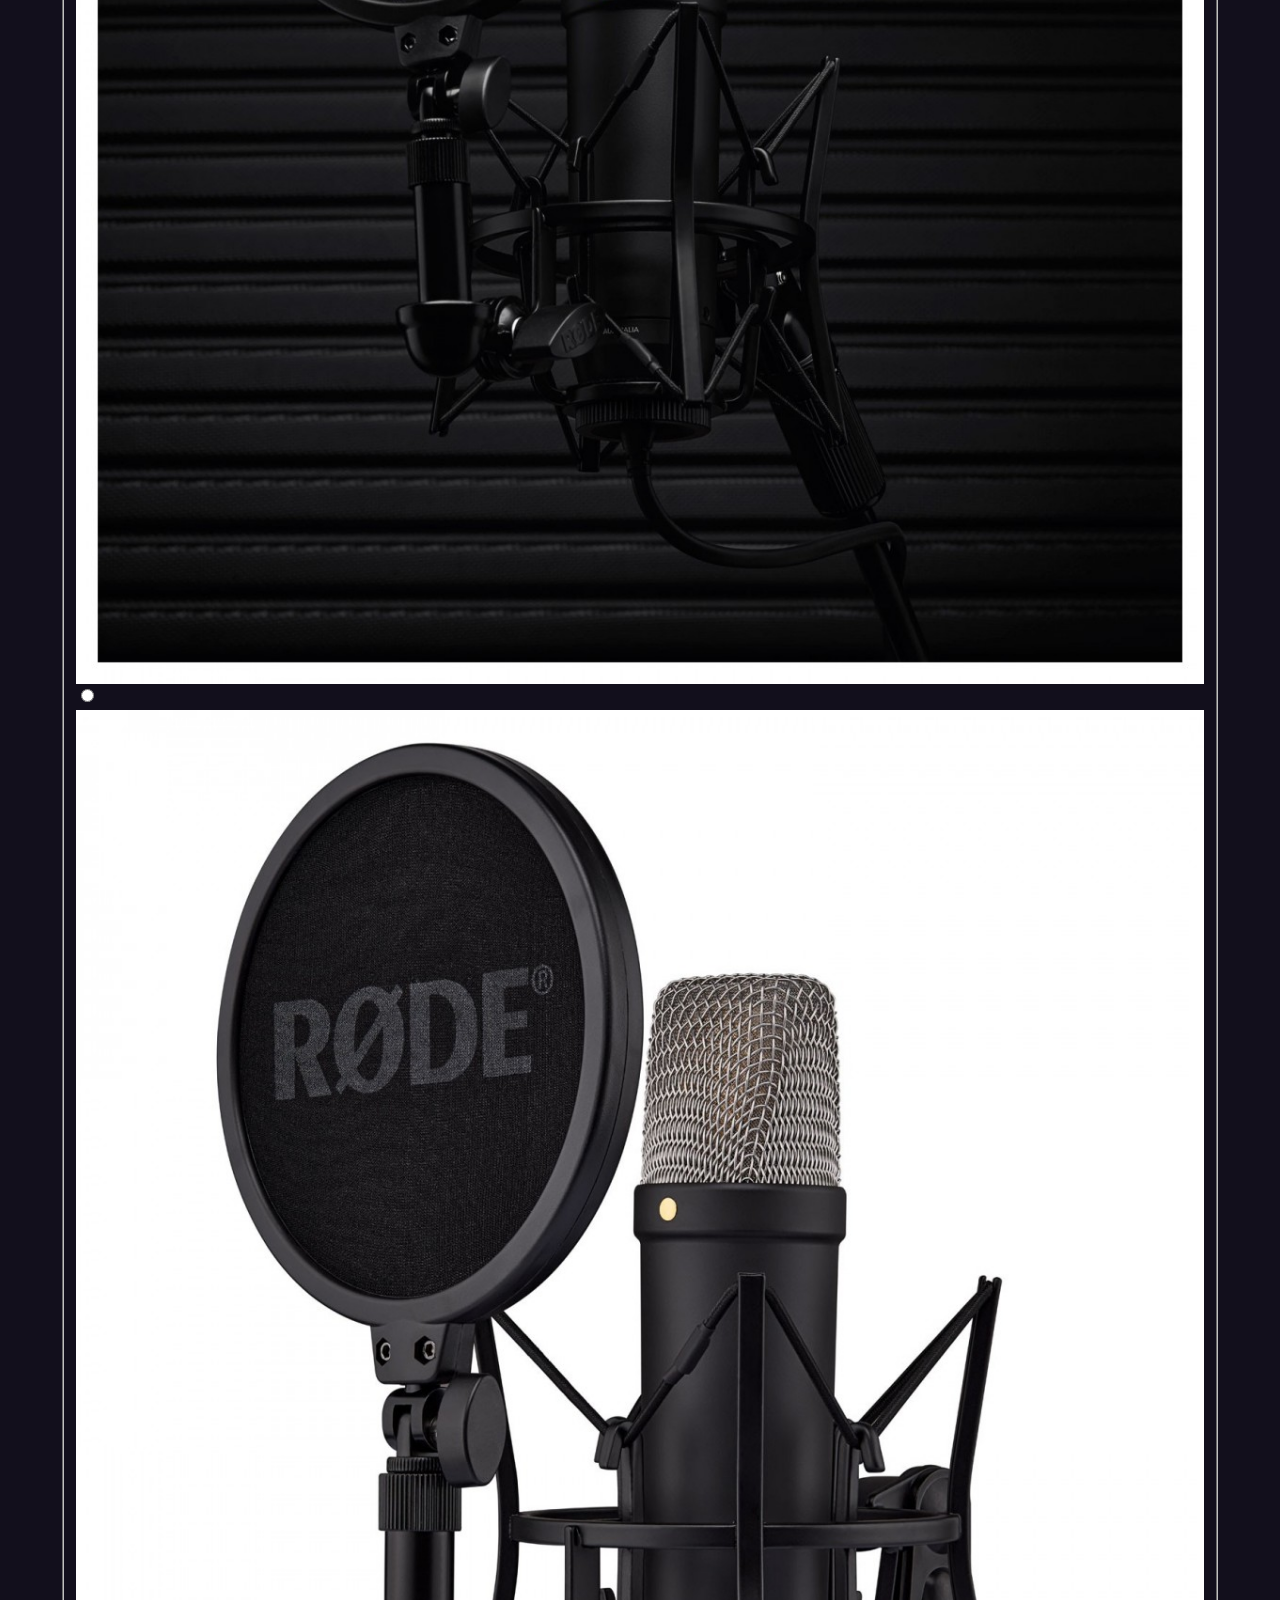
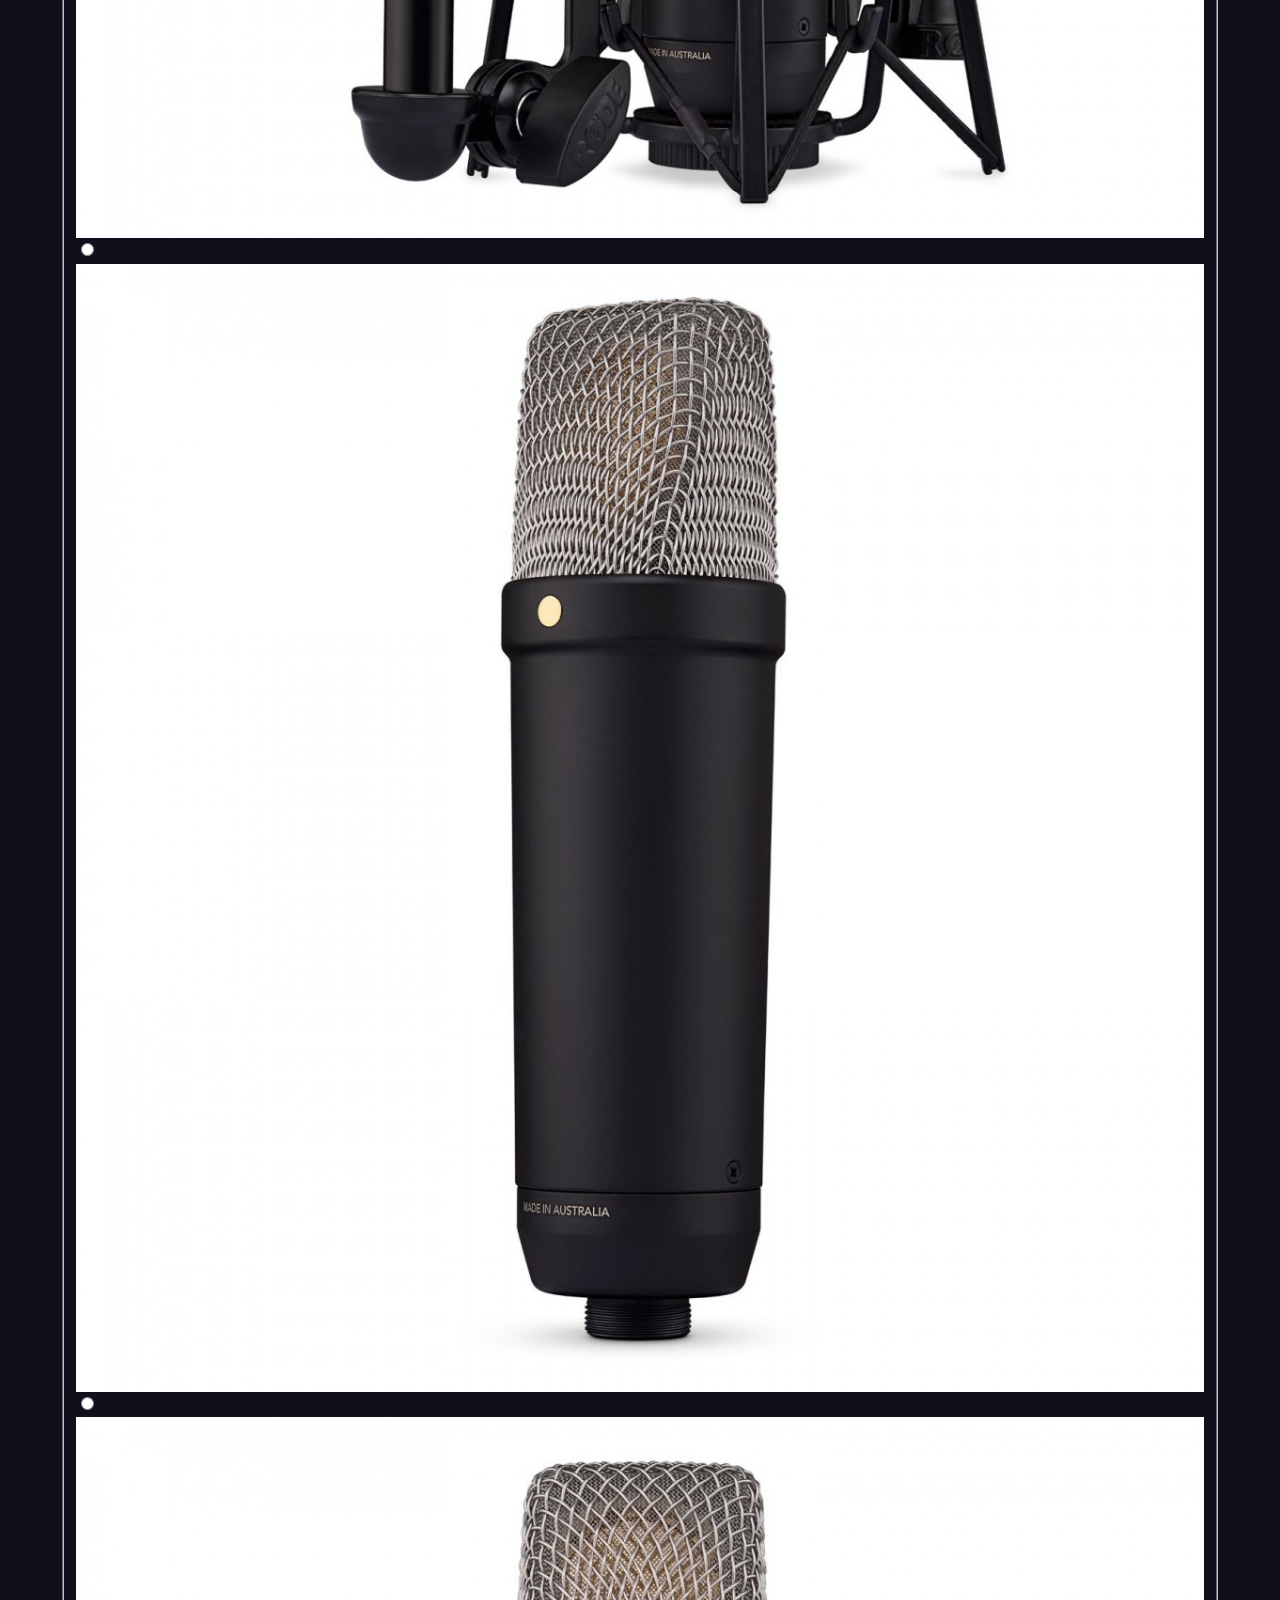
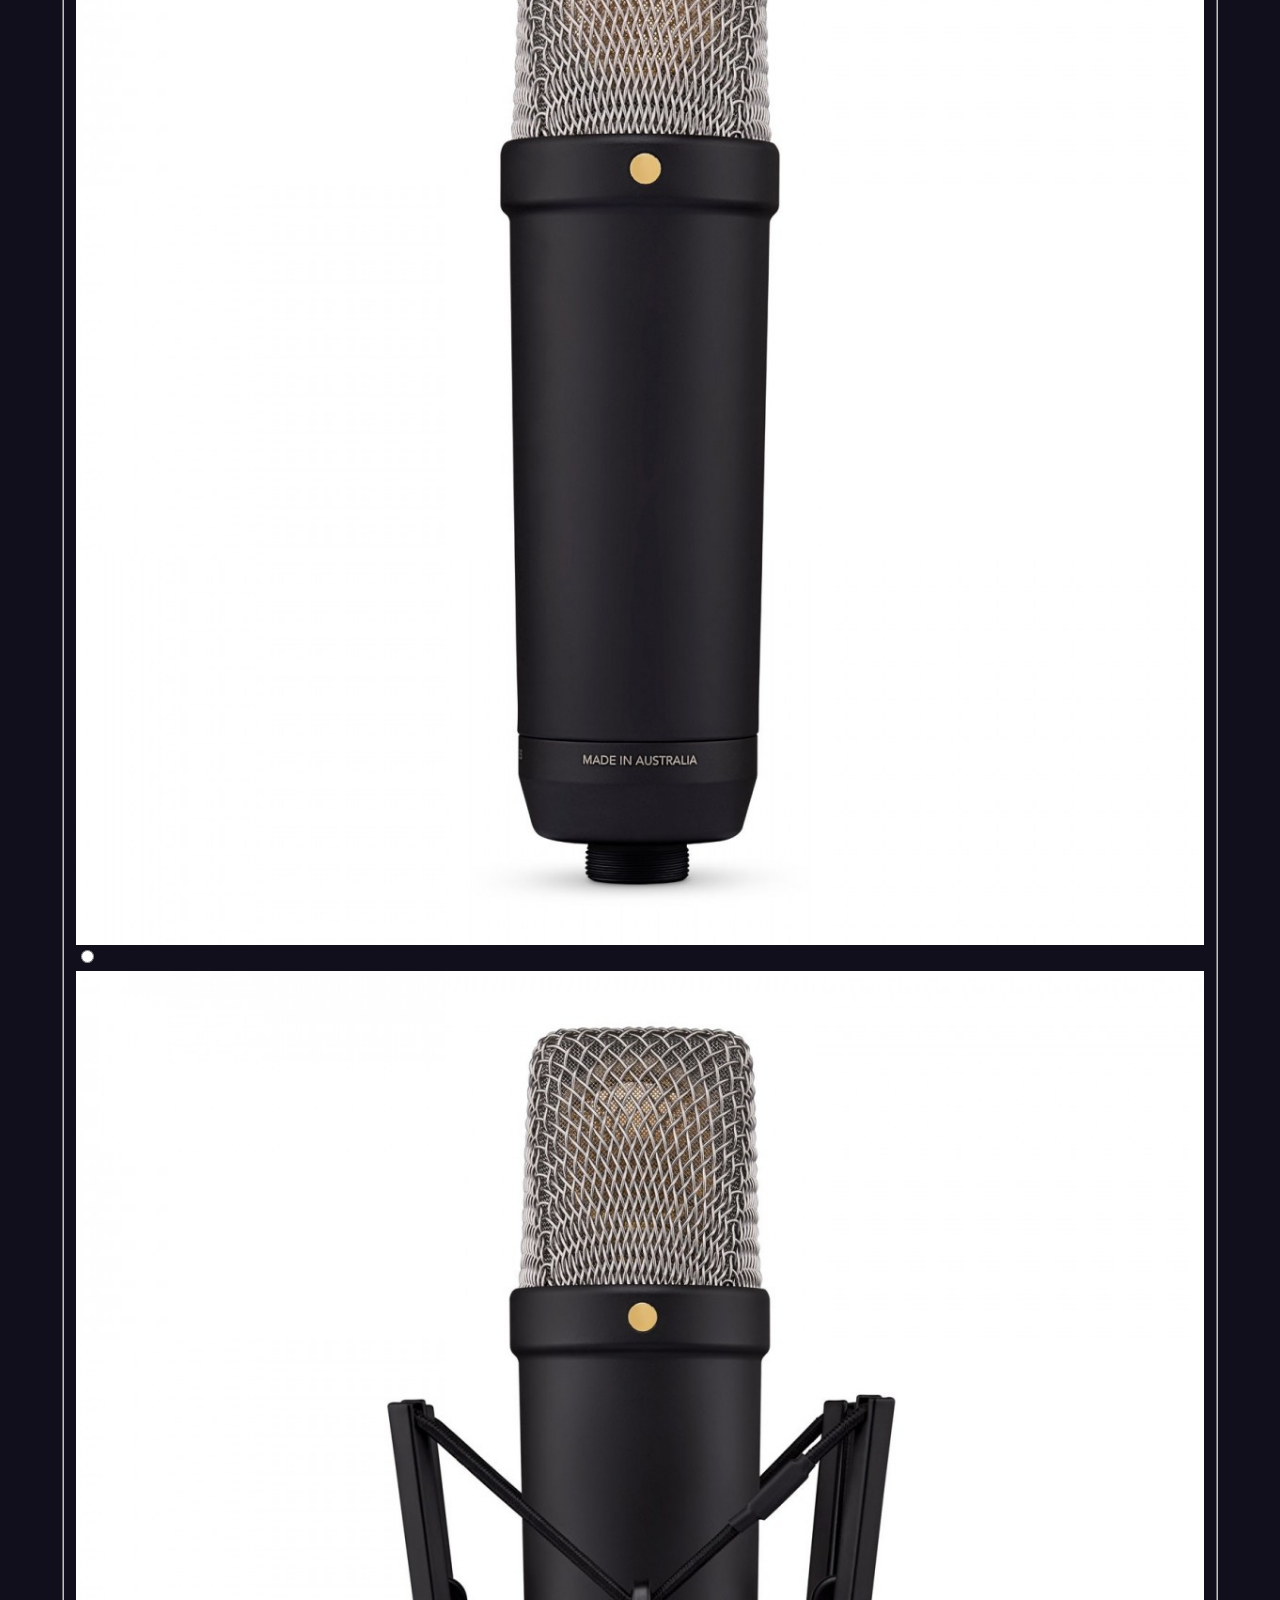
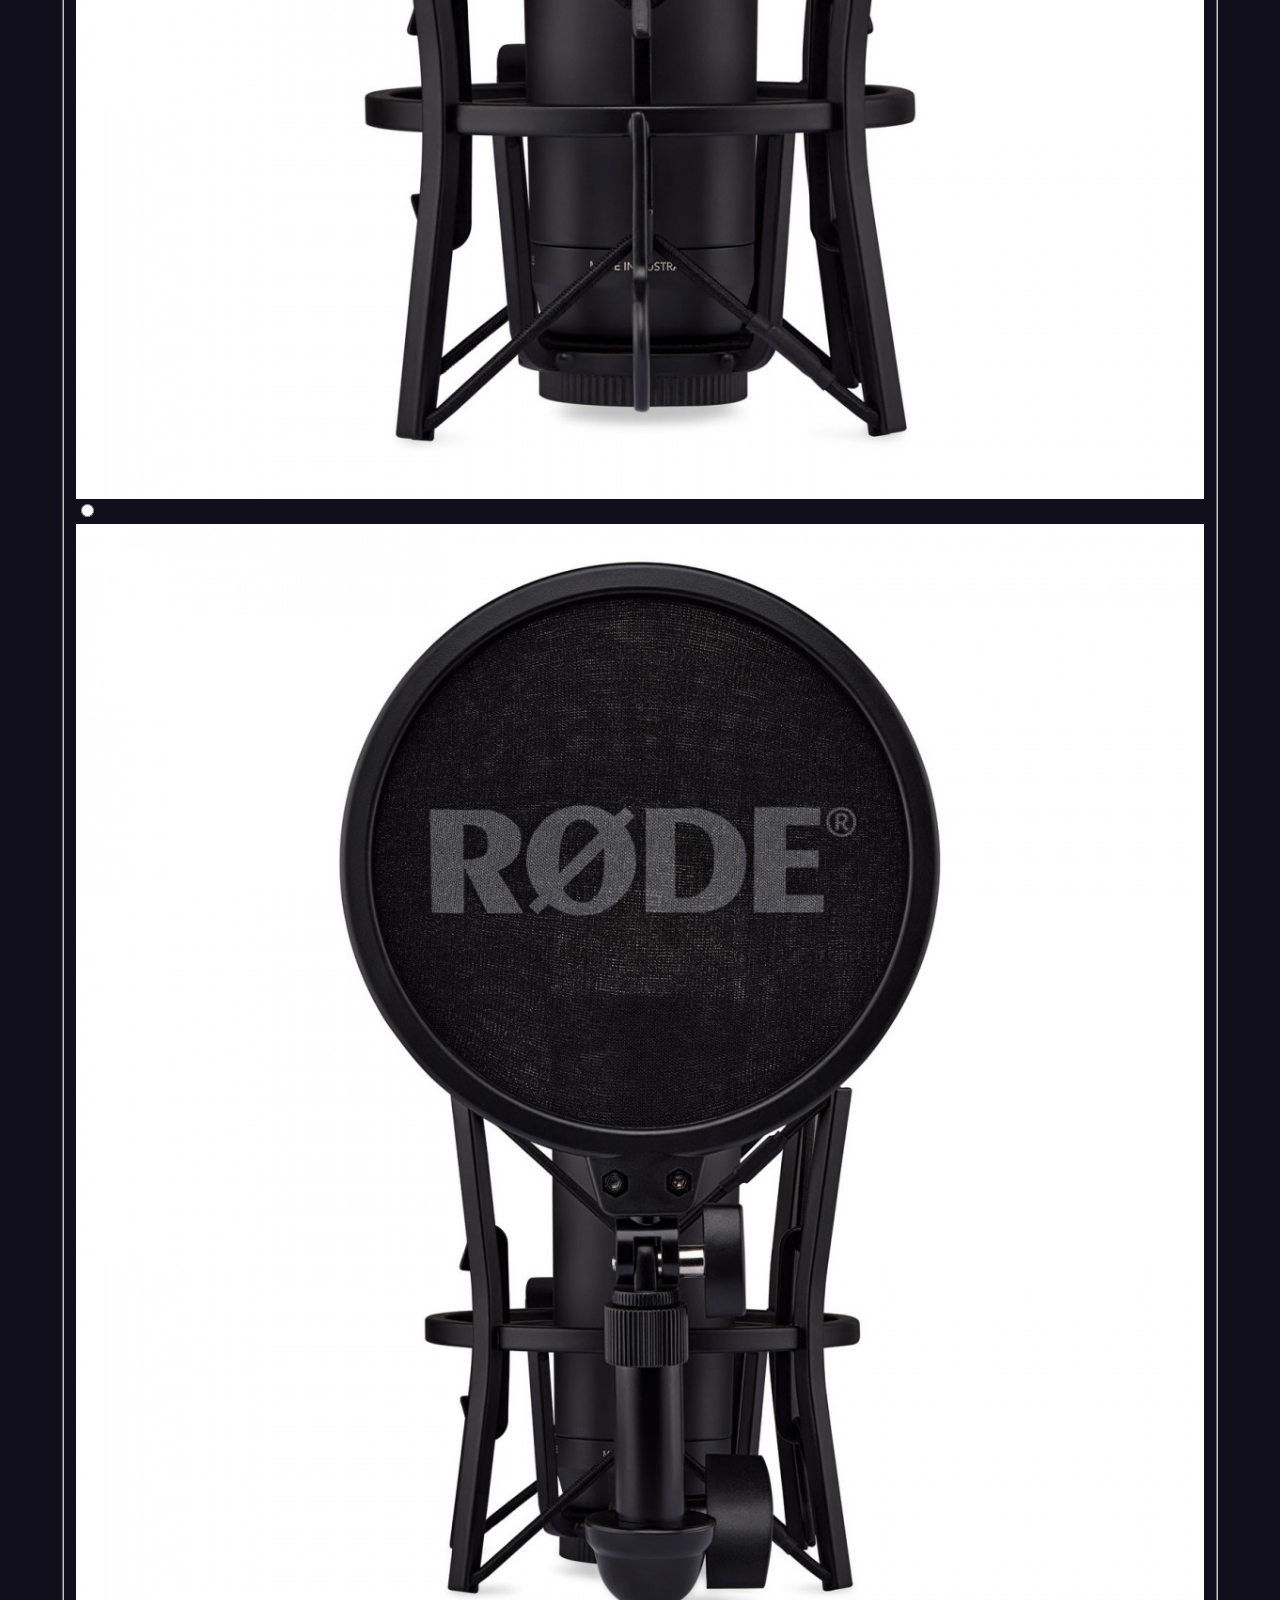
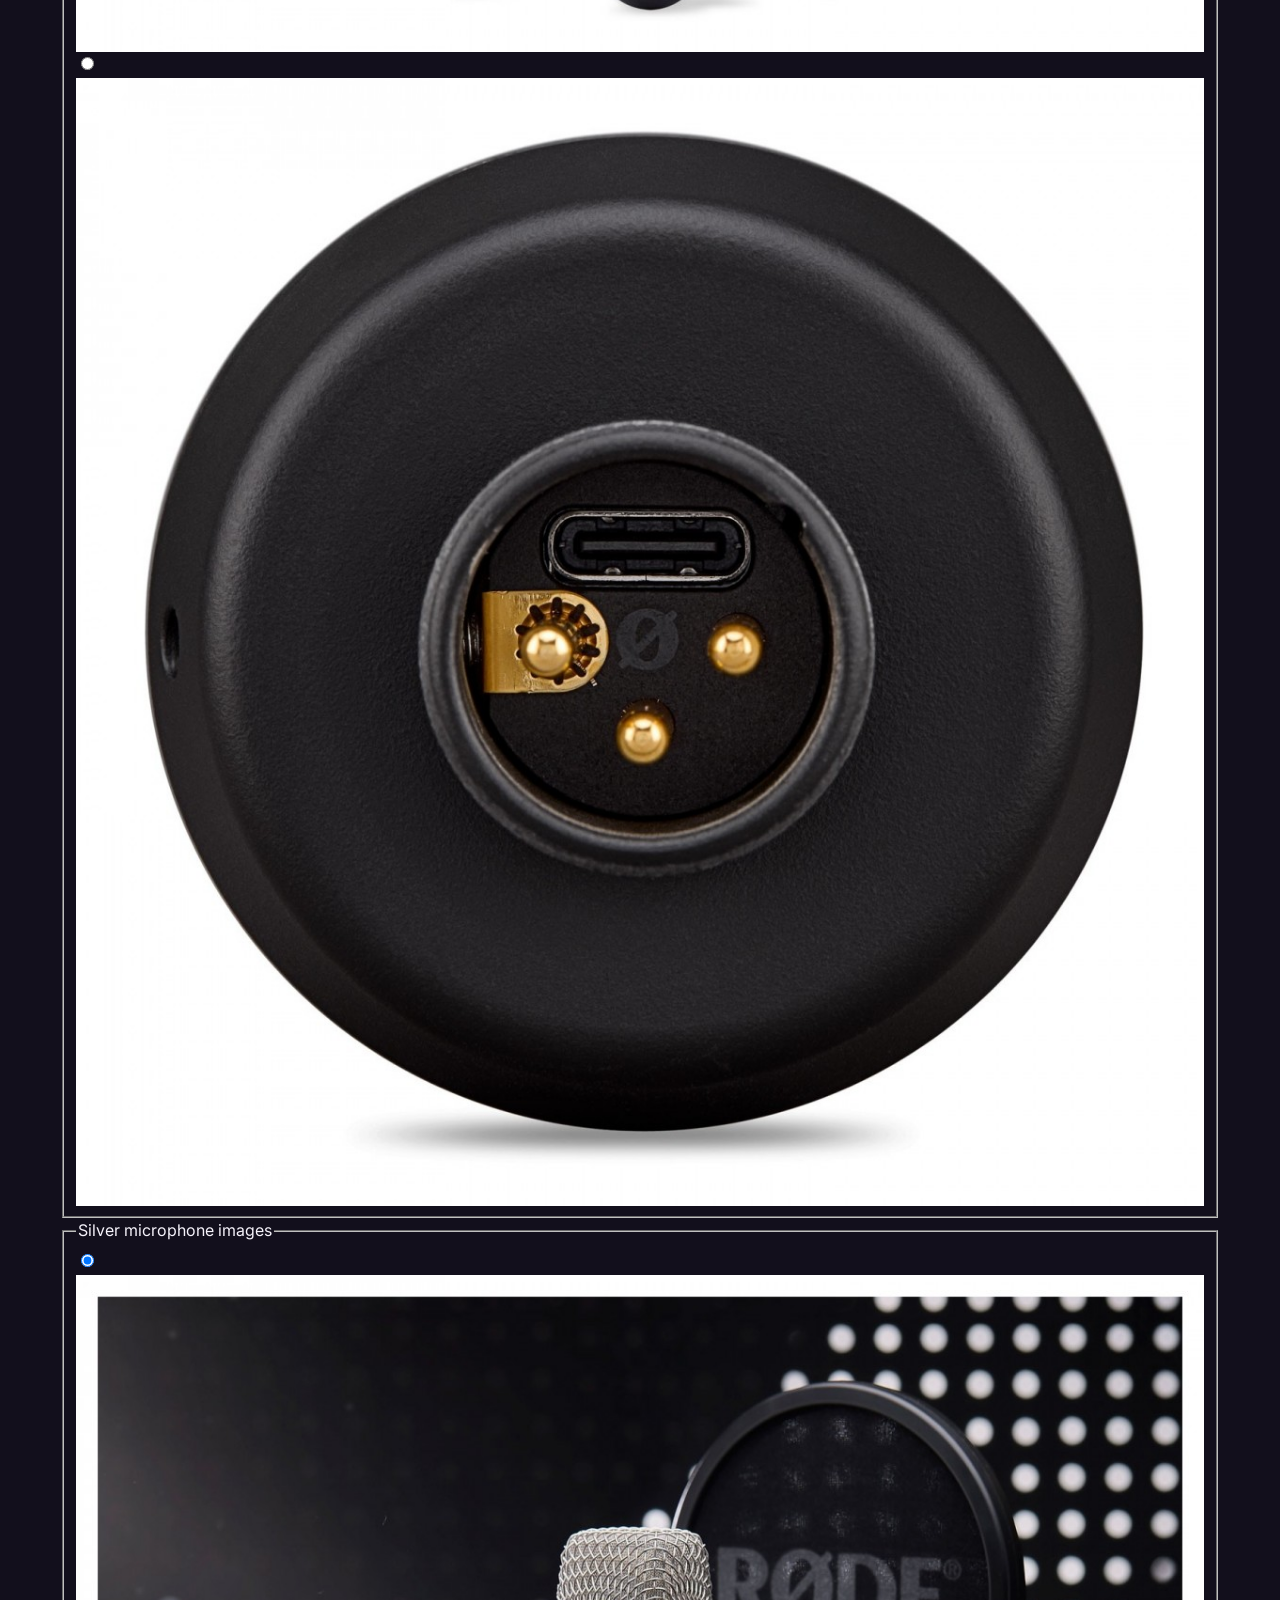
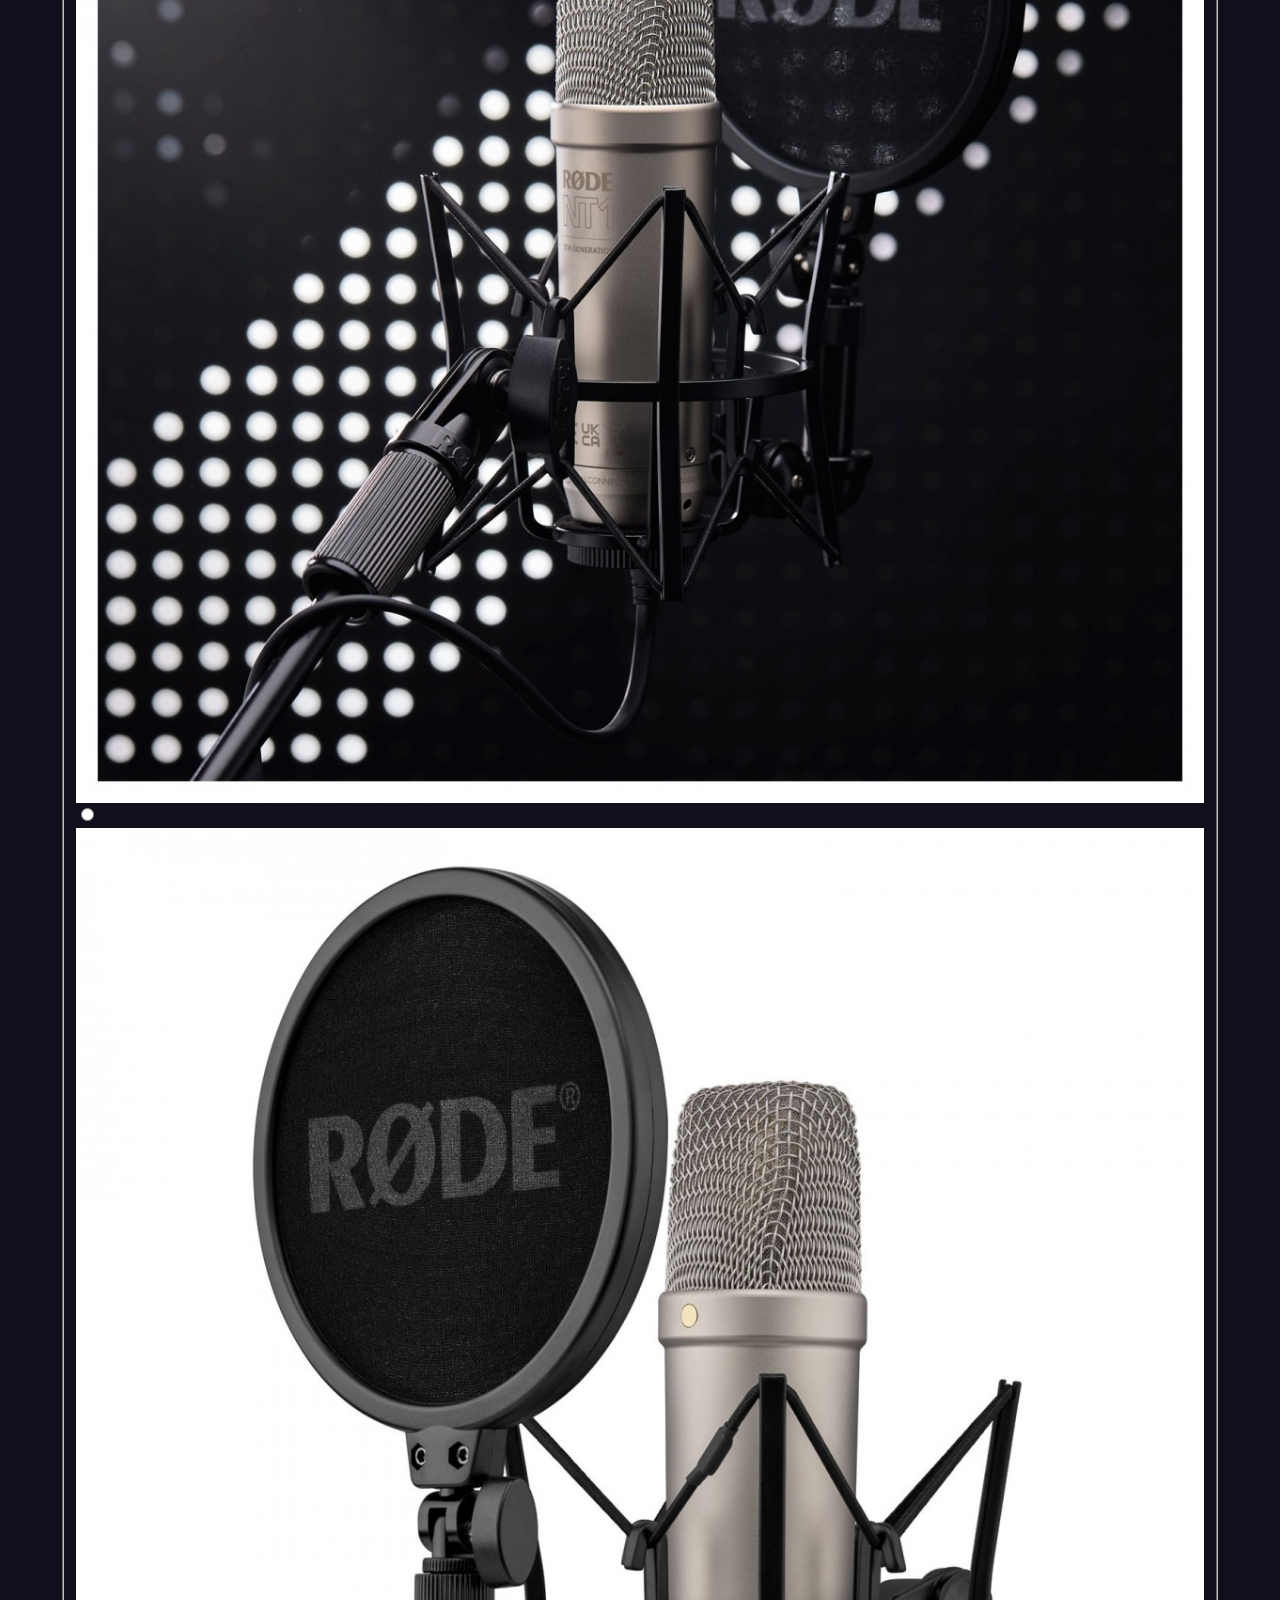
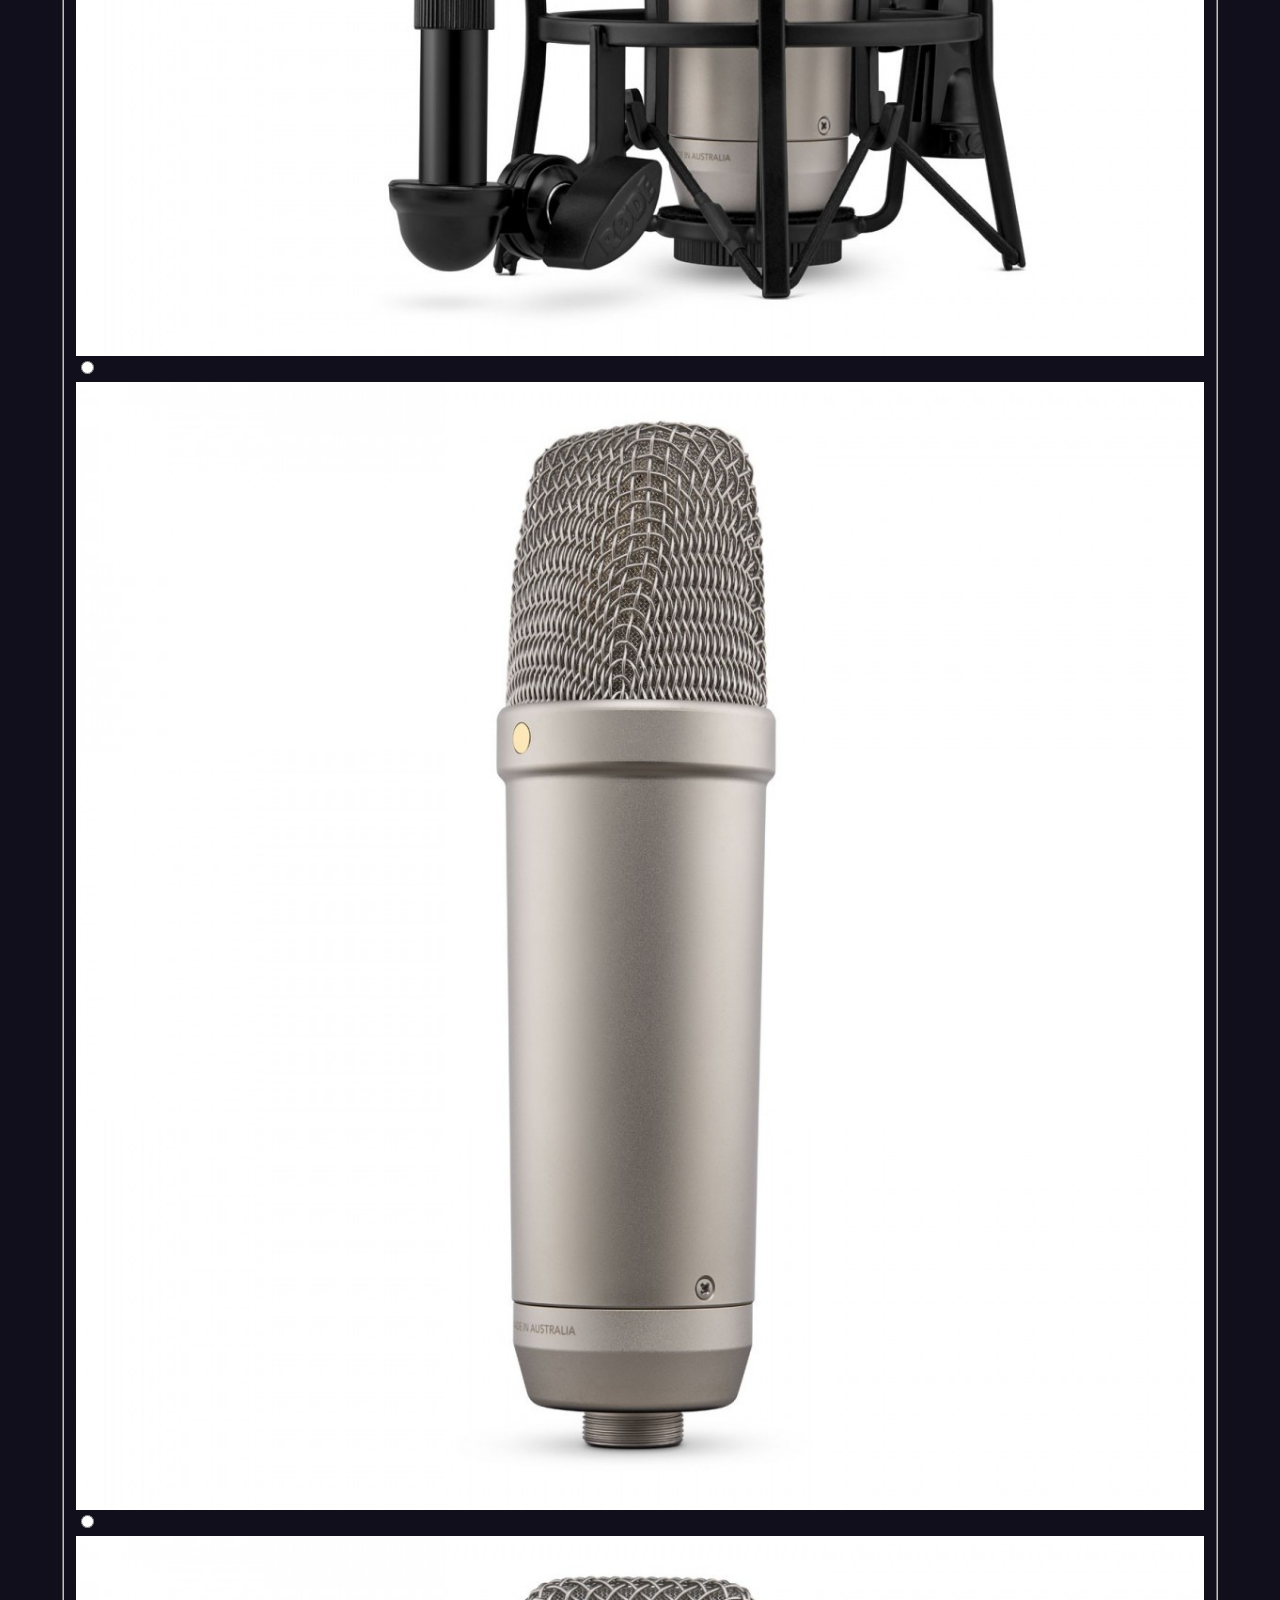
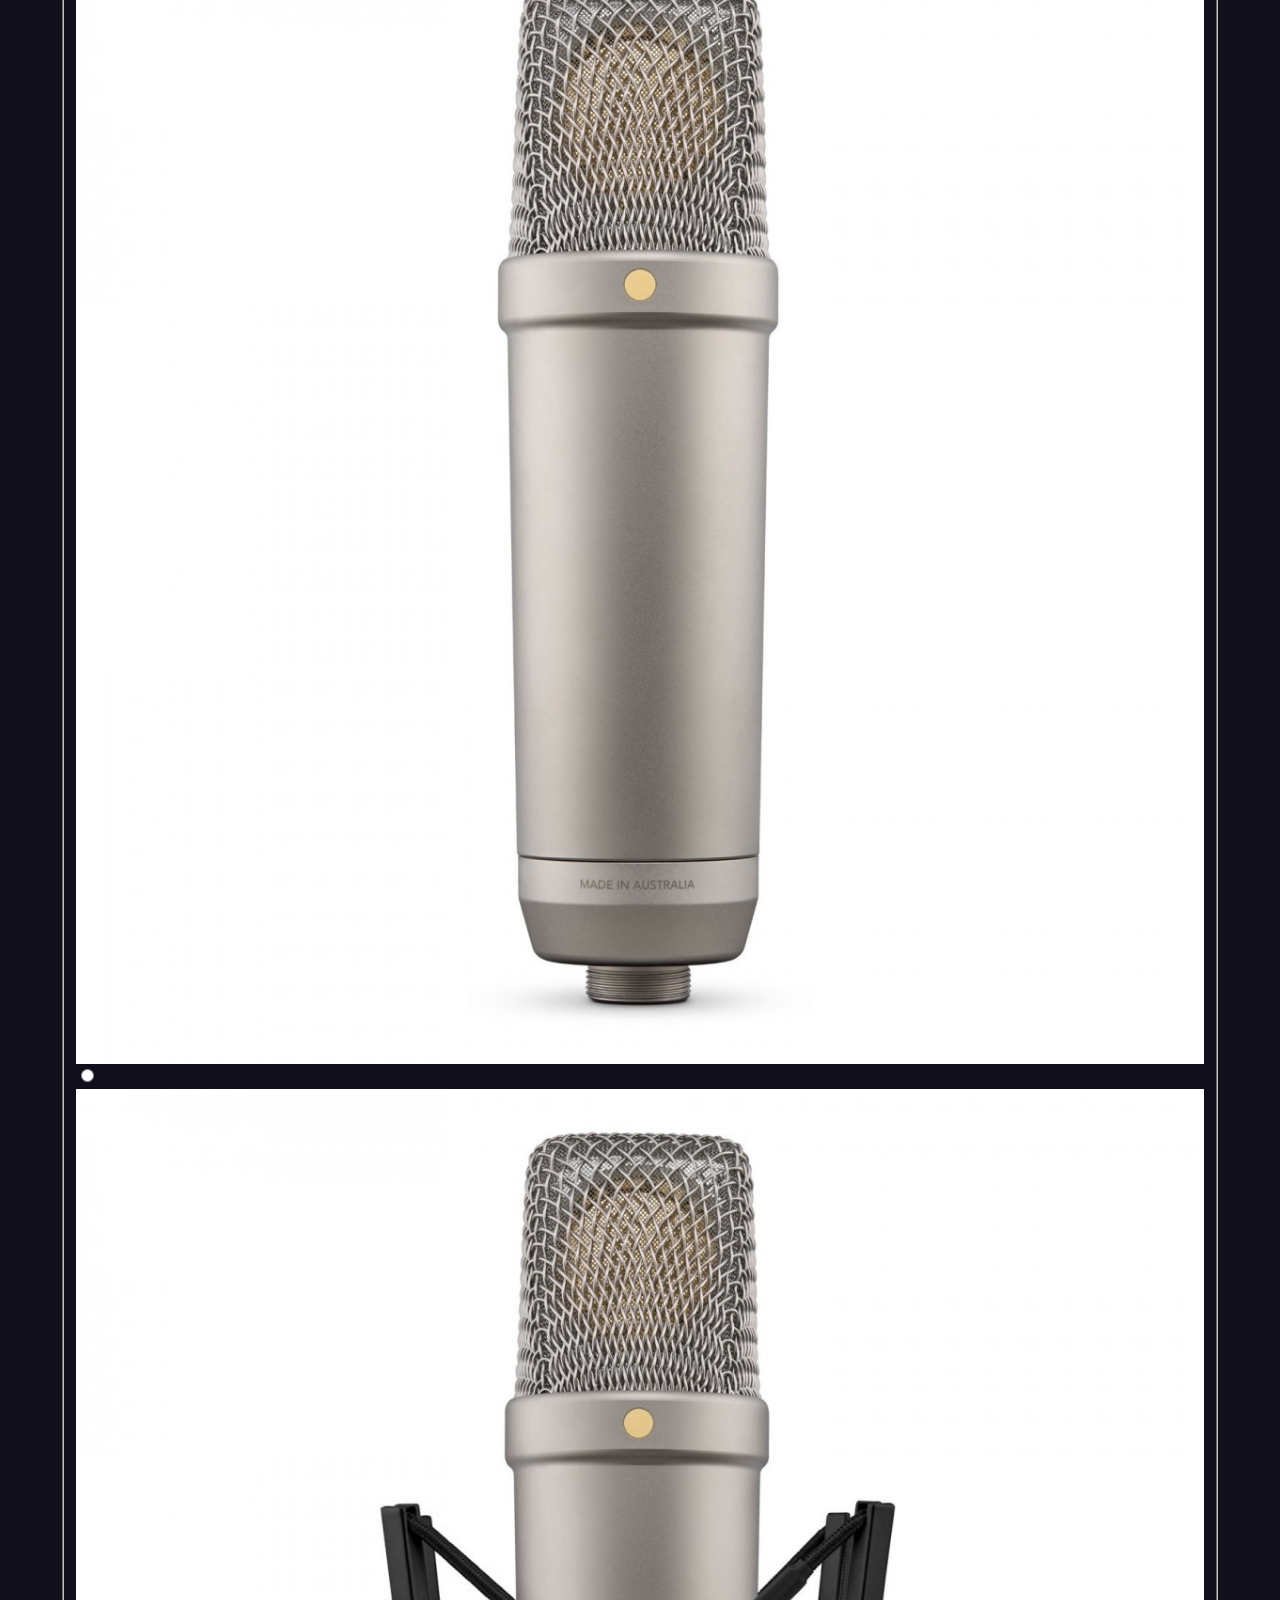
==== commit eaa2c11e: "Add global CSS styles, color variables, and Google Fonts" ====
--- a/index.html
+++ b/index.html
@@ -4,6 +4,10 @@
     <meta charset="UTF-8">
     <meta name="viewport" content="width=device-width, initial-scale=1.0">
     <title>Product | RØDE NT1 5th Generation</title>
+    <!-- Google Fonts-->
+    <link rel="preconnect" href="https://fonts.googleapis.com">
+    <link rel="preconnect" href="https://fonts.gstatic.com" crossorigin>
+    <link href="https://fonts.googleapis.com/css2?family=Inter:wght@400;500;600;700&display=swap" rel="stylesheet">
     <link rel="stylesheet" href="./css/styles.css">
 </head>
 <body>
@@ -274,6 +278,35 @@
                 </ul>
             </div>
         </section>
+        <!-- Available colors section -->
+        <section class="availableColors">
+            <div class="container">
+                <h2 class="availableColors__title">Available Colors</h2>
+                <p class="availableColors__description">
+                    The RØDE NT1 5th Generation is available in two finishes.
+                    Both variants offer identical audio performance, features, and technical specifications.
+                </p>
+                <ul class="availableColors__list">
+                    <li>
+                        <strong>Black:</strong>
+                        A classic black finish, supplied with a red XLR cable.
+                    </li>
+                    <li>
+                        <strong>Silver:</strong>
+                        A silver finish, supplied with a black XLR cable.
+                    </li>
+                </ul>
+            </div>
+        </section>
     </main>
+    <!-- Footer -->
+    <footer class="siteFooter">
+        <div class="container">
+            <p class="siteFooter__disclaimer">
+                This website is a student project created for educational purposes.
+                It is not an official RØDE website and is not affiliated with or endorsed by RØDE.
+            </p>
+        </div>
+    </footer>
 </body>
 </html>
--- a/css/styles.css
+++ b/css/styles.css
@@ -0,0 +1,38 @@
+/* Color variables */
+:root {
+    --colorBackground: #120f1c;
+    --colorSurface: #211a30;
+    --colorText: #f5f2fa;
+    --colorMuted: #b6adc7;
+    --colorAccent: #c4b5fd;
+    --colorBorder: #443952;
+}
+
+* {
+    box-sizing: border-box;
+}
+
+html {
+    scroll-behavior: smooth;
+}
+
+body {
+    margin: 0;
+    font-family: "Inter", "Segoe UI", "Roboto", "Arial", "Helvetica", sans-serif;
+    line-height: 1.6;
+    background-color: var(--colorBackground);
+    color: var(--colorText);
+}
+
+img {
+    display: block;
+    max-width: 100%;
+    height: auto;
+}
+
+/* Container */
+.container {
+    max-width: 1200px;
+    margin: 0 auto;
+    padding: 0 20px;
+}
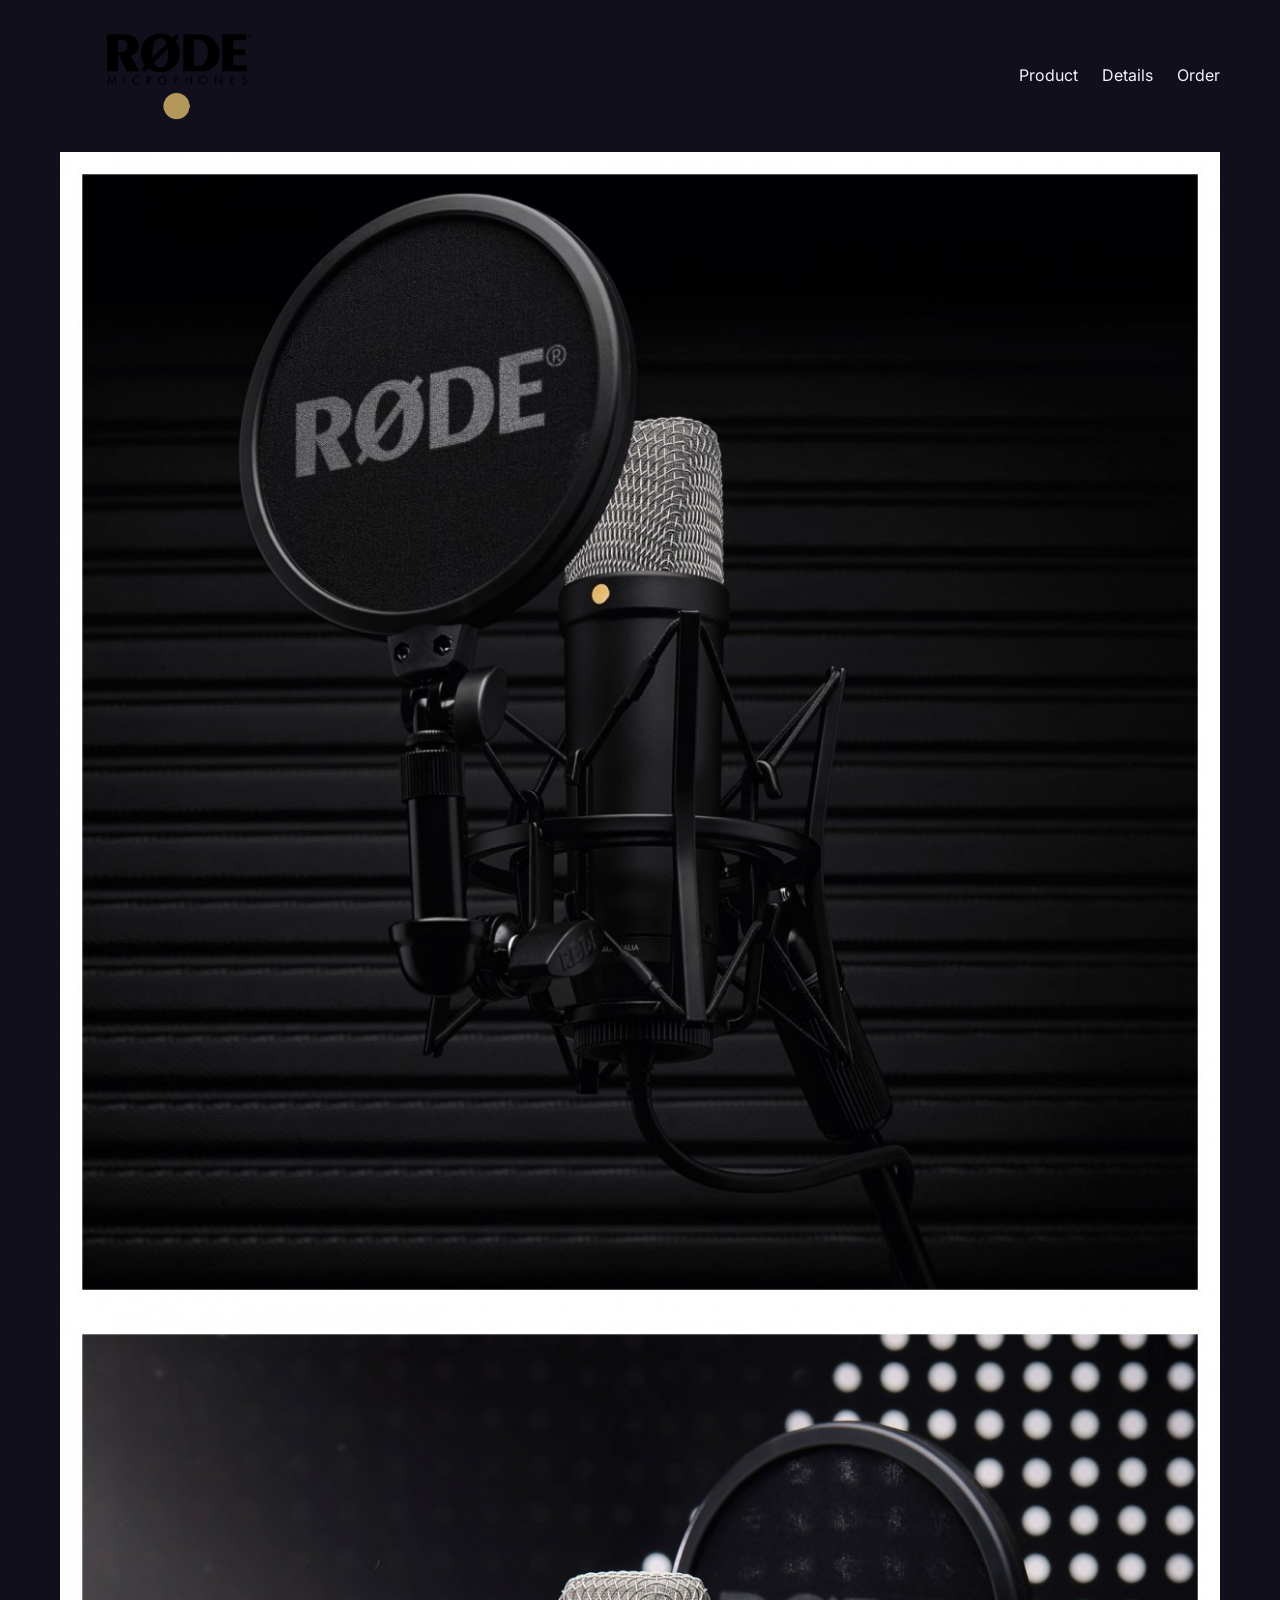
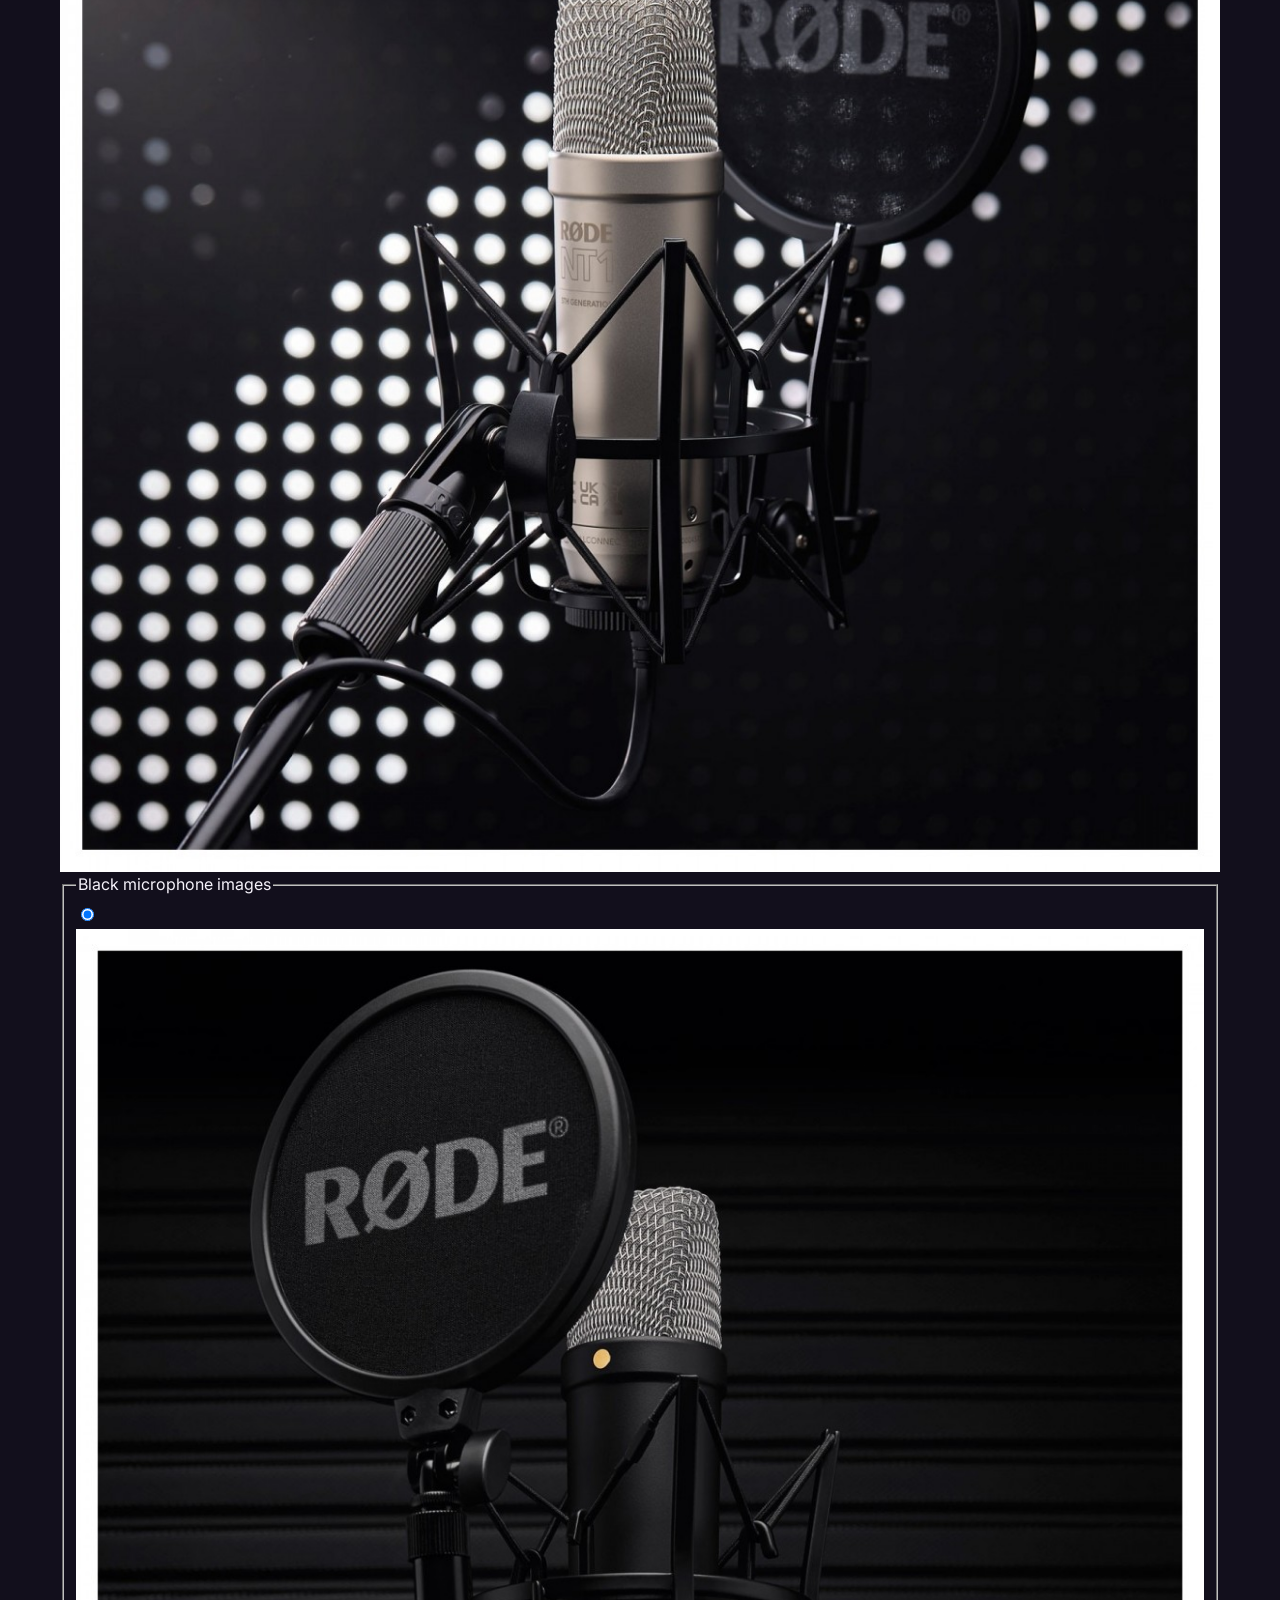
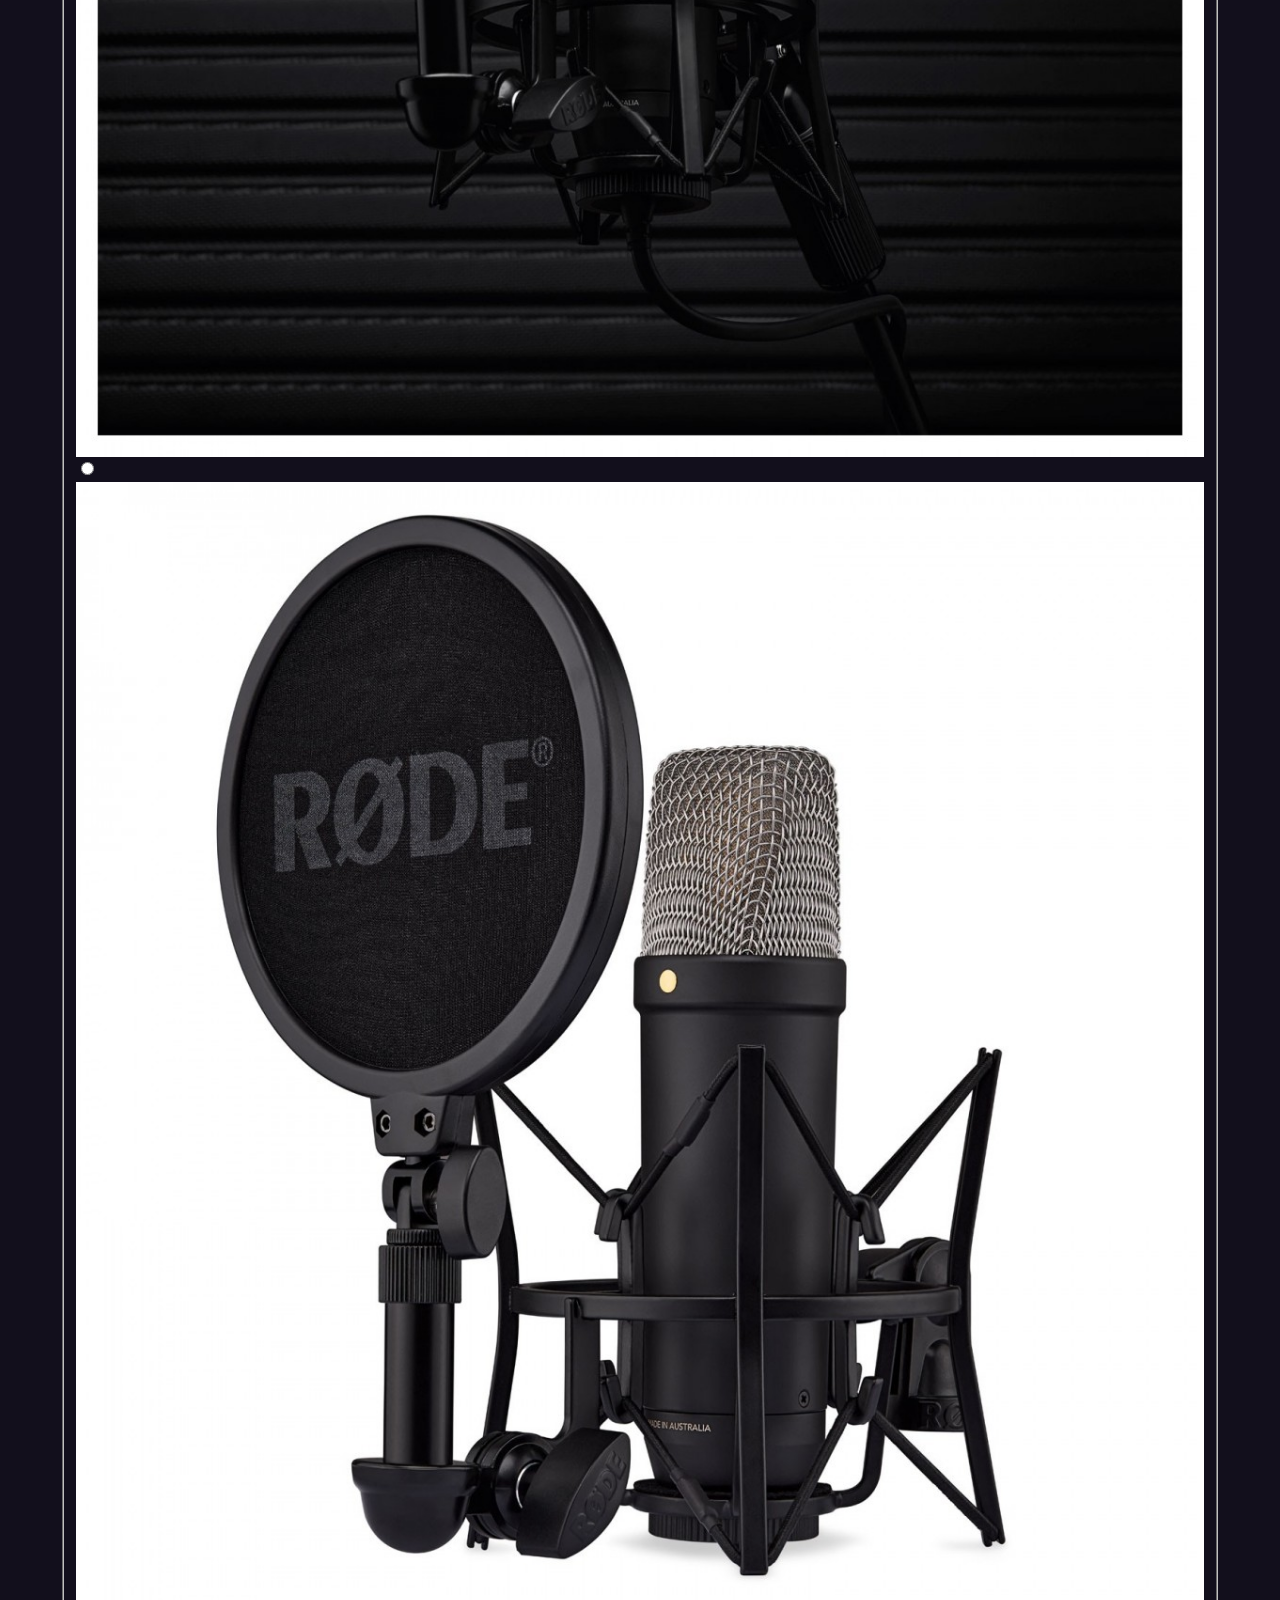
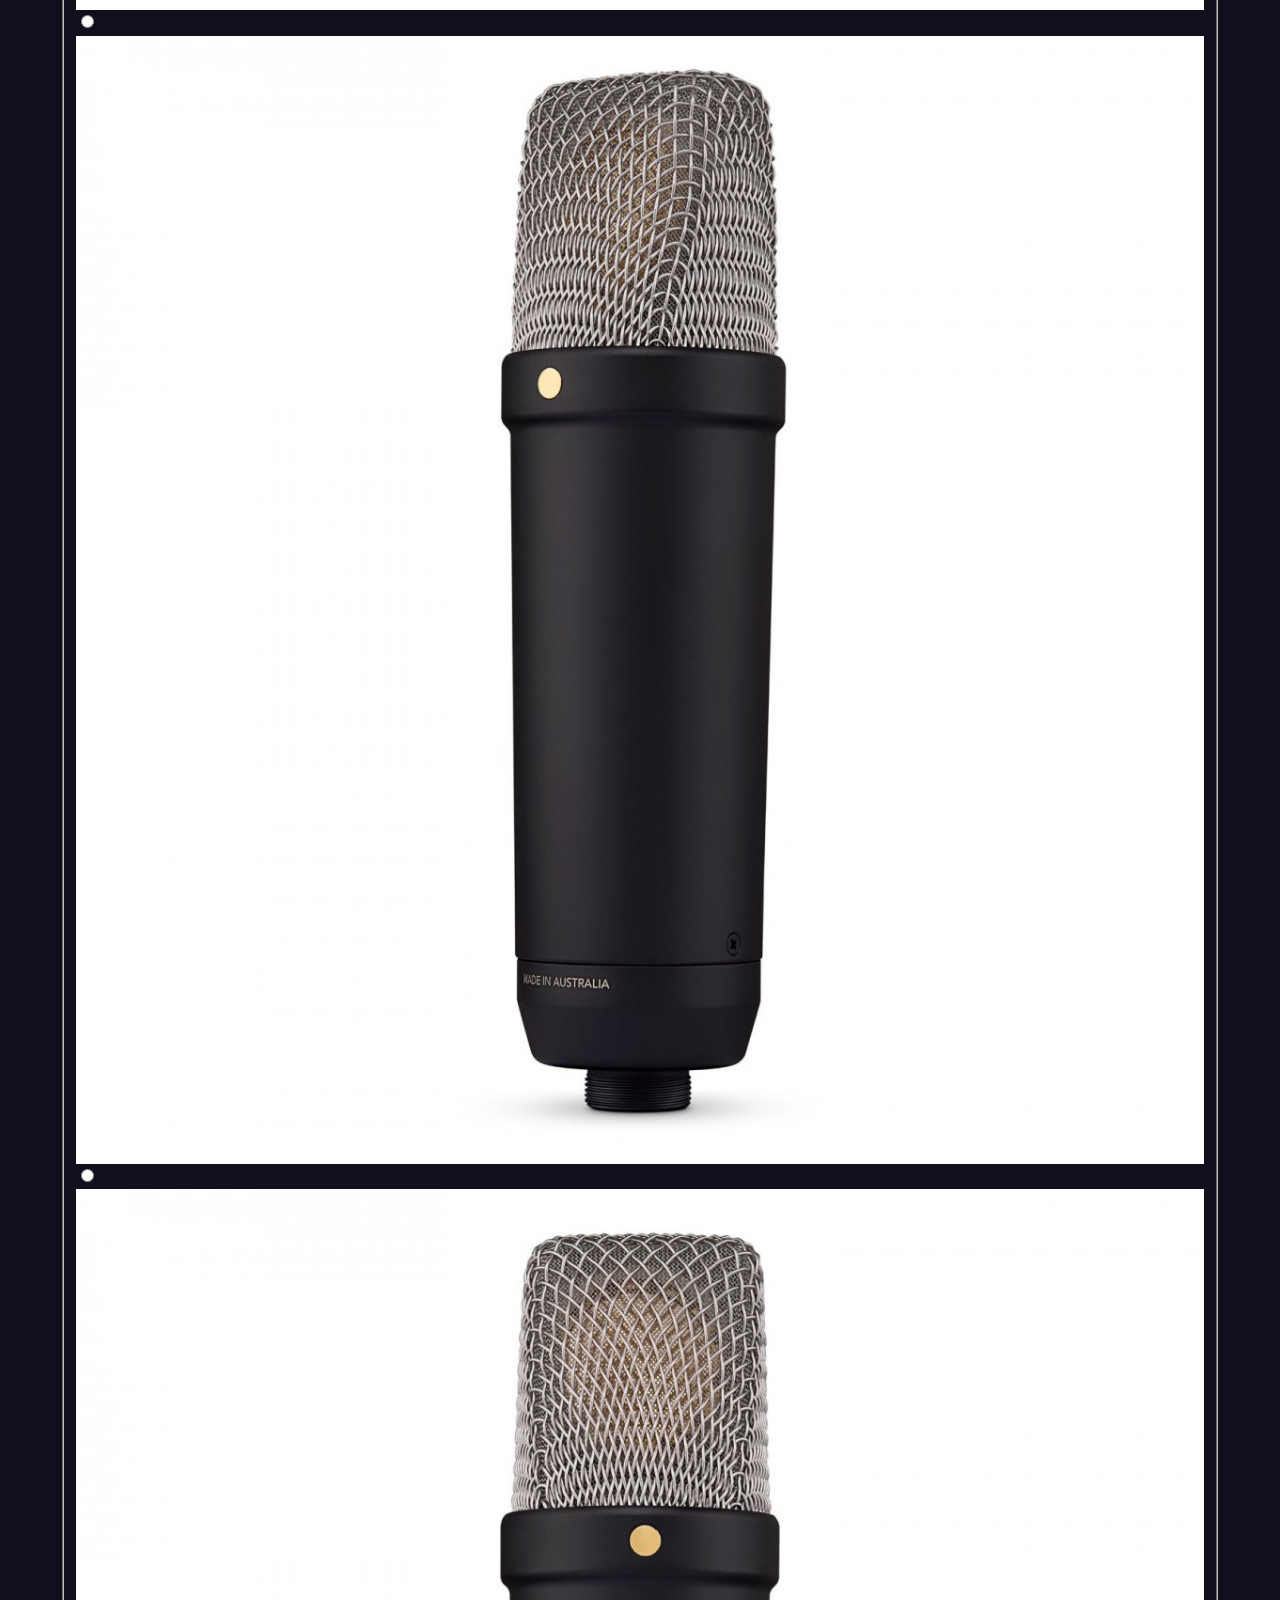
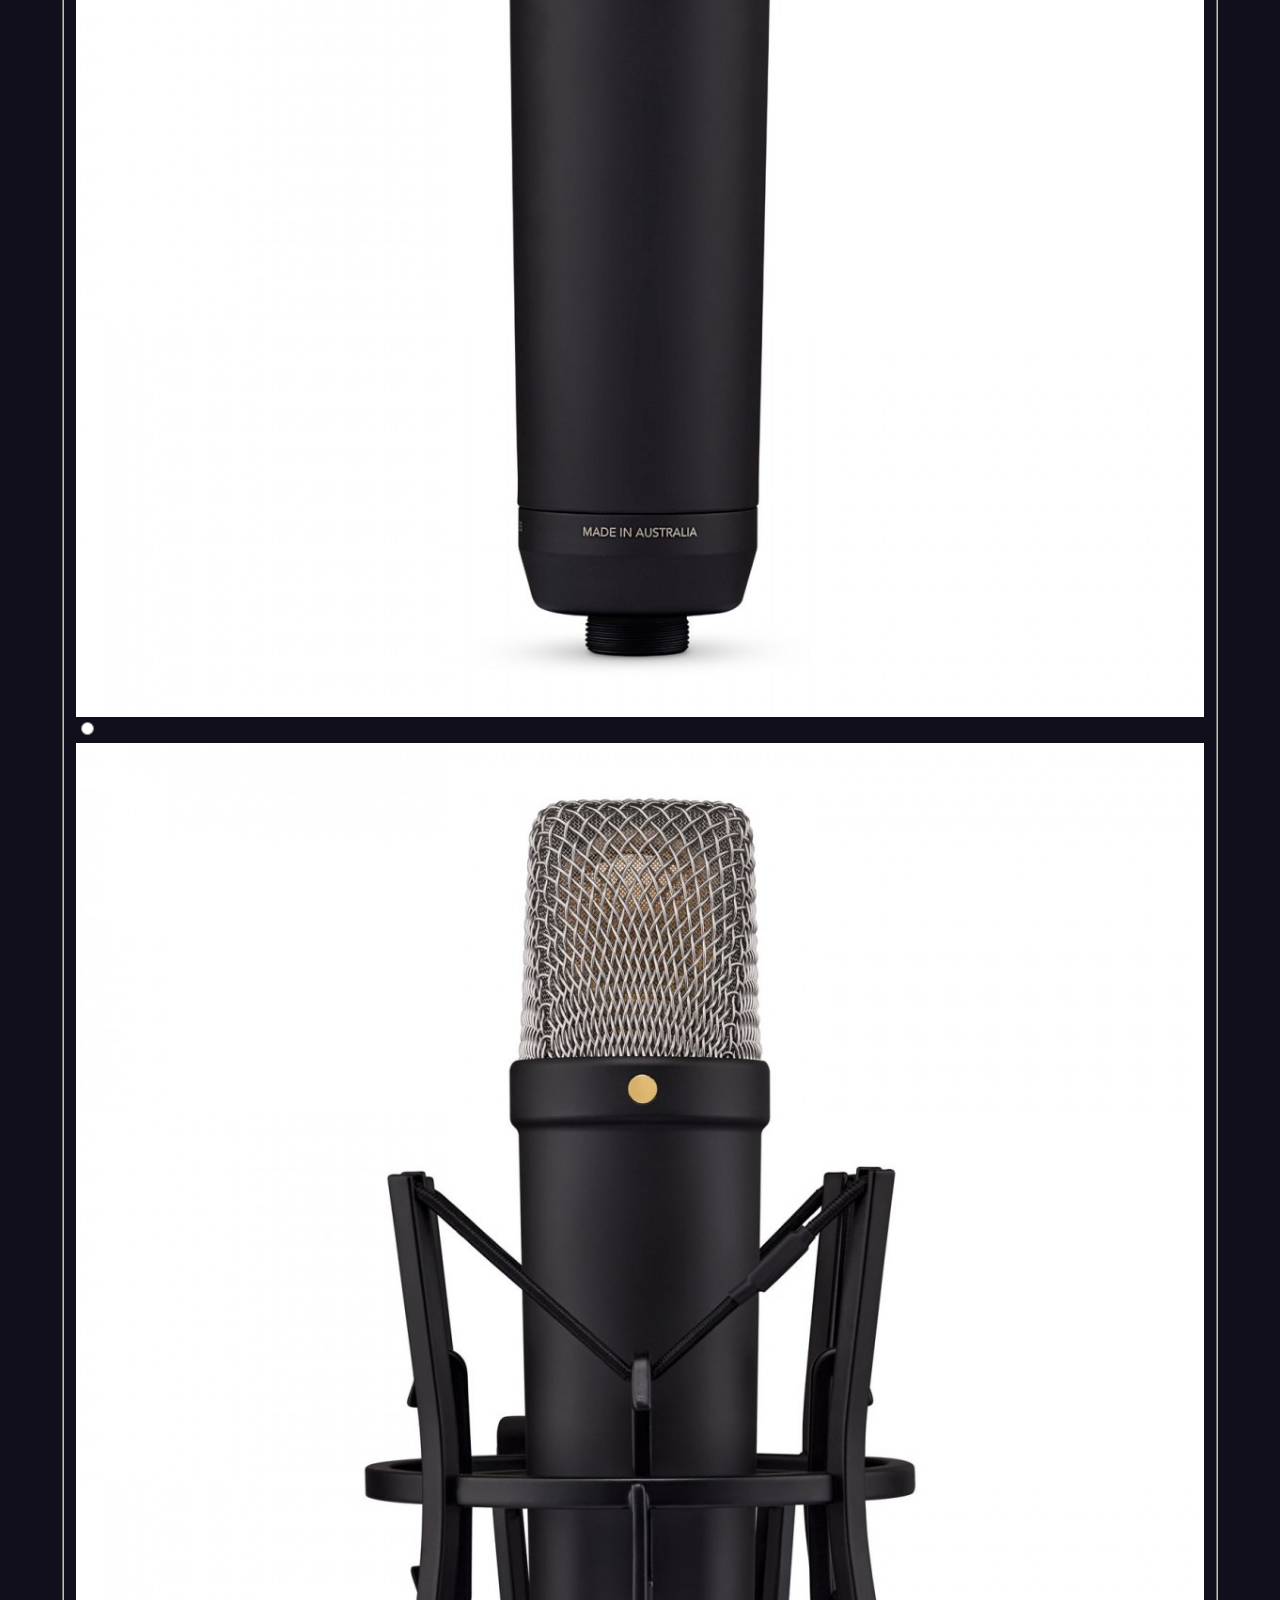
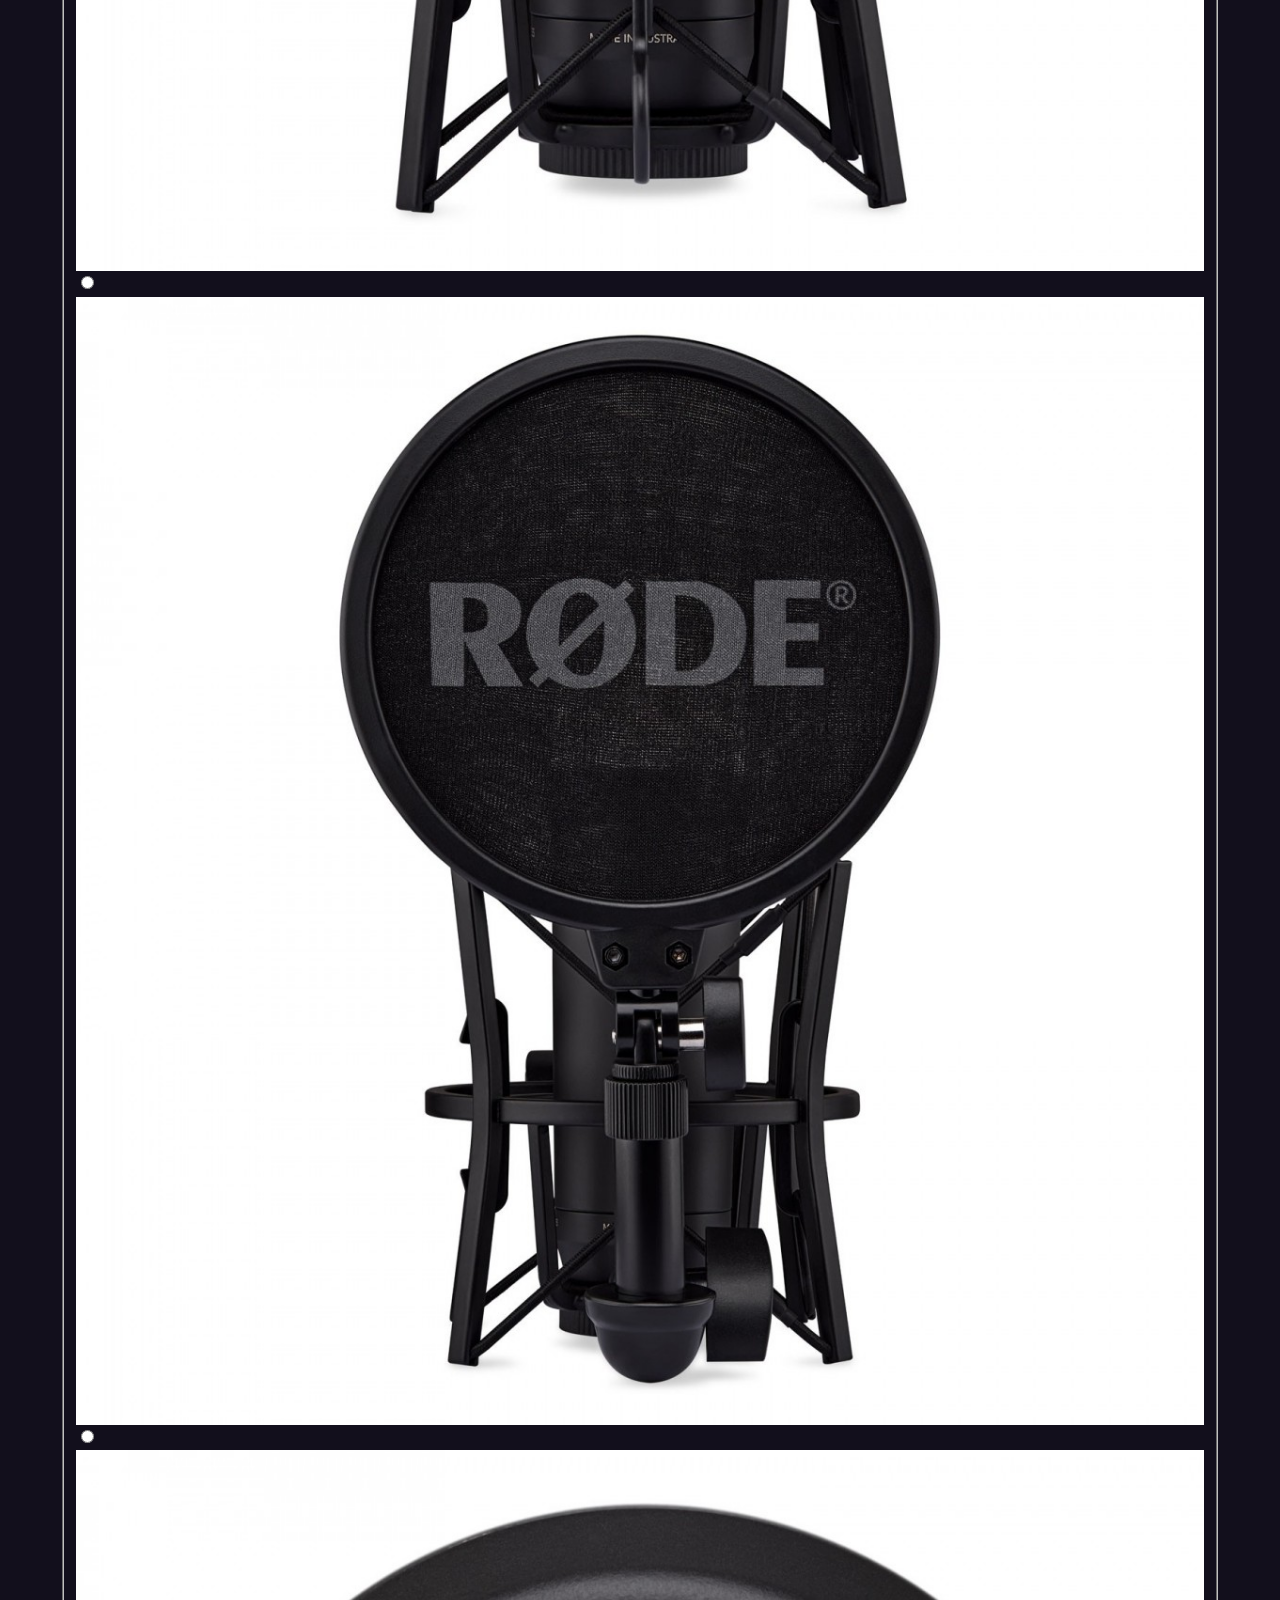
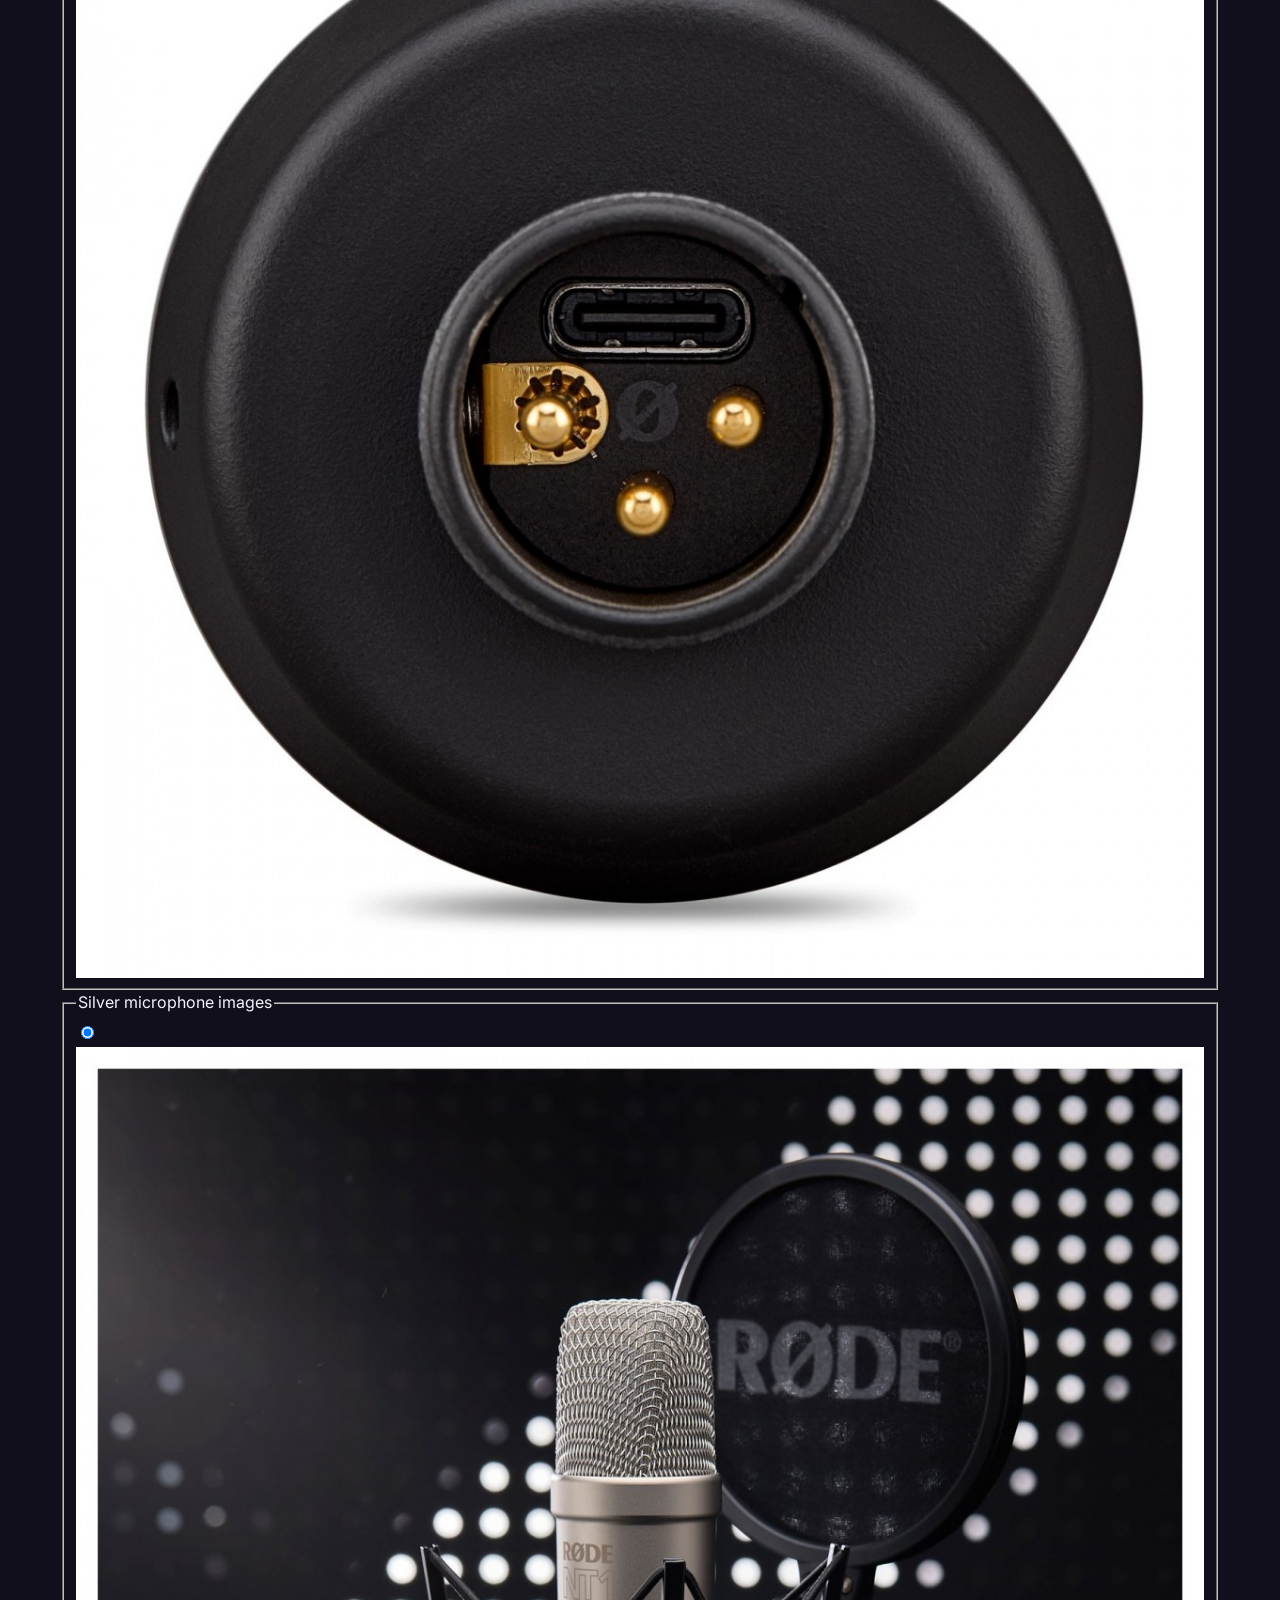
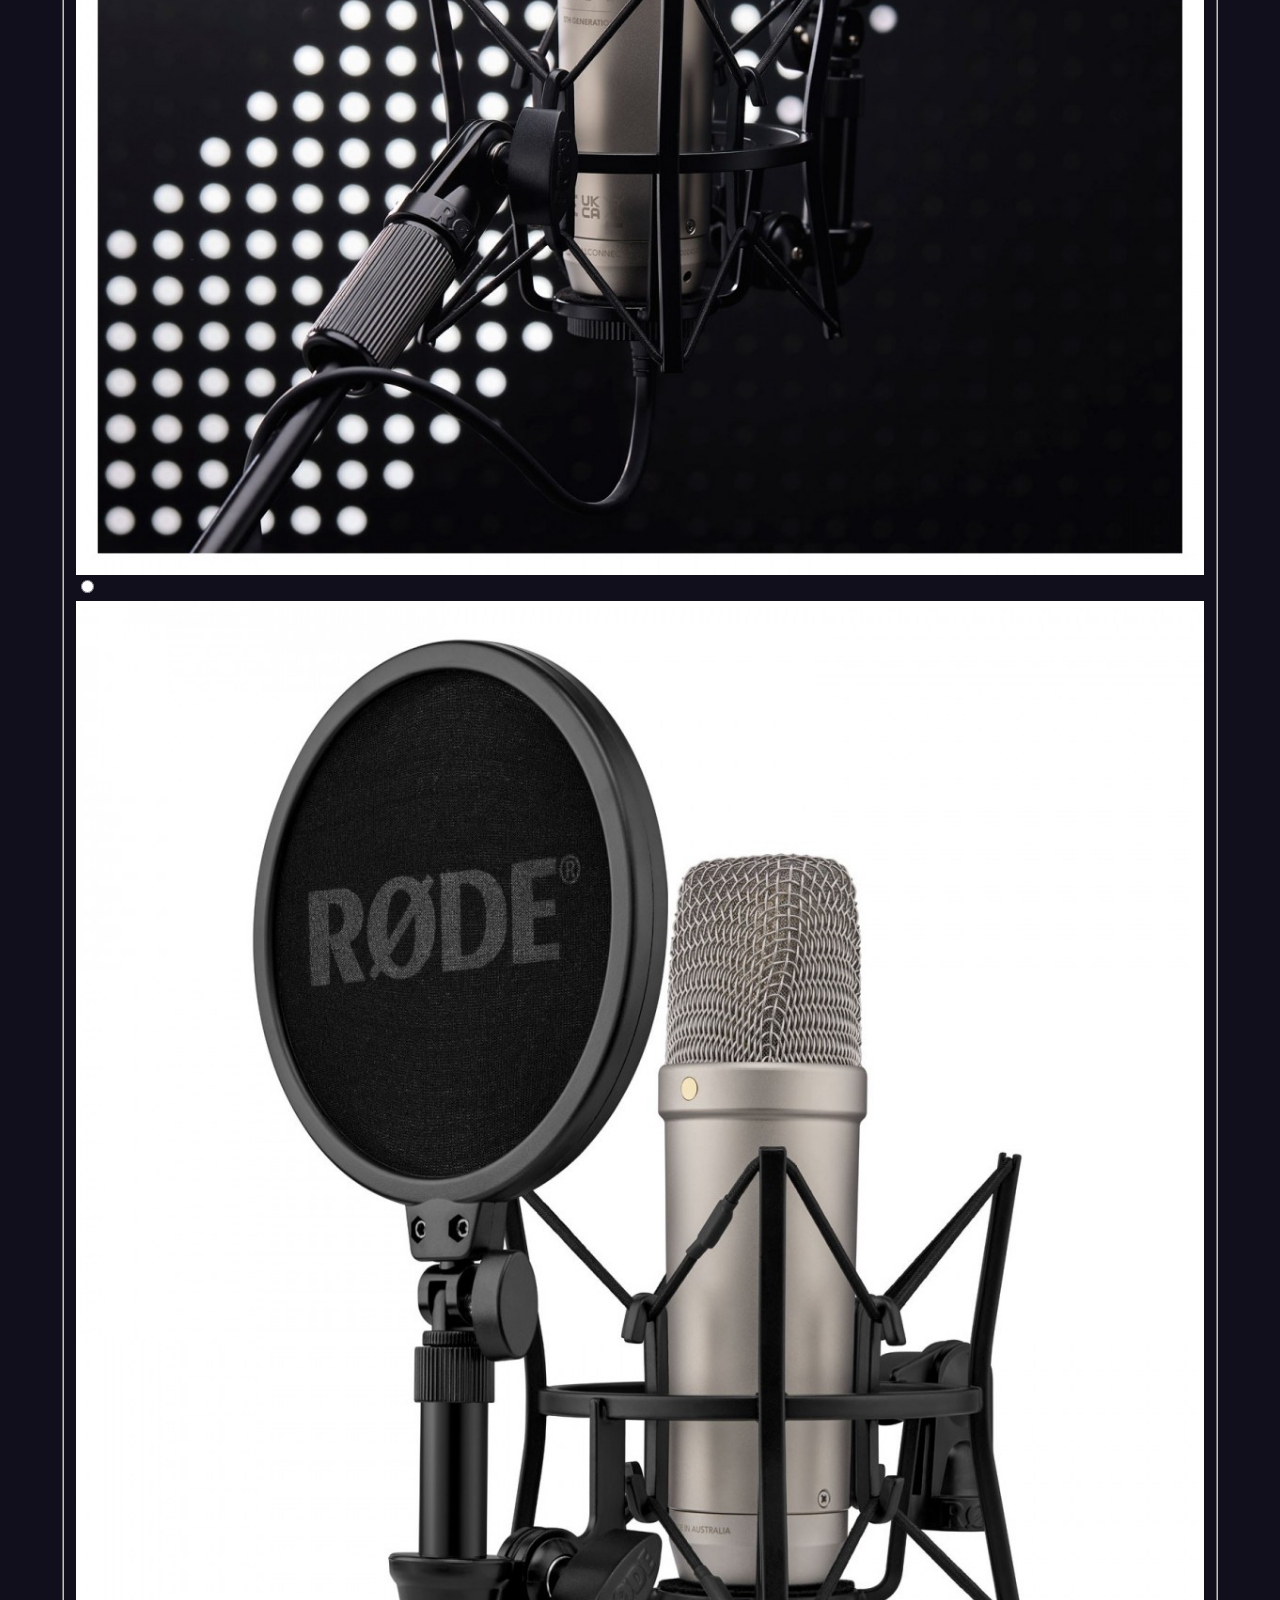
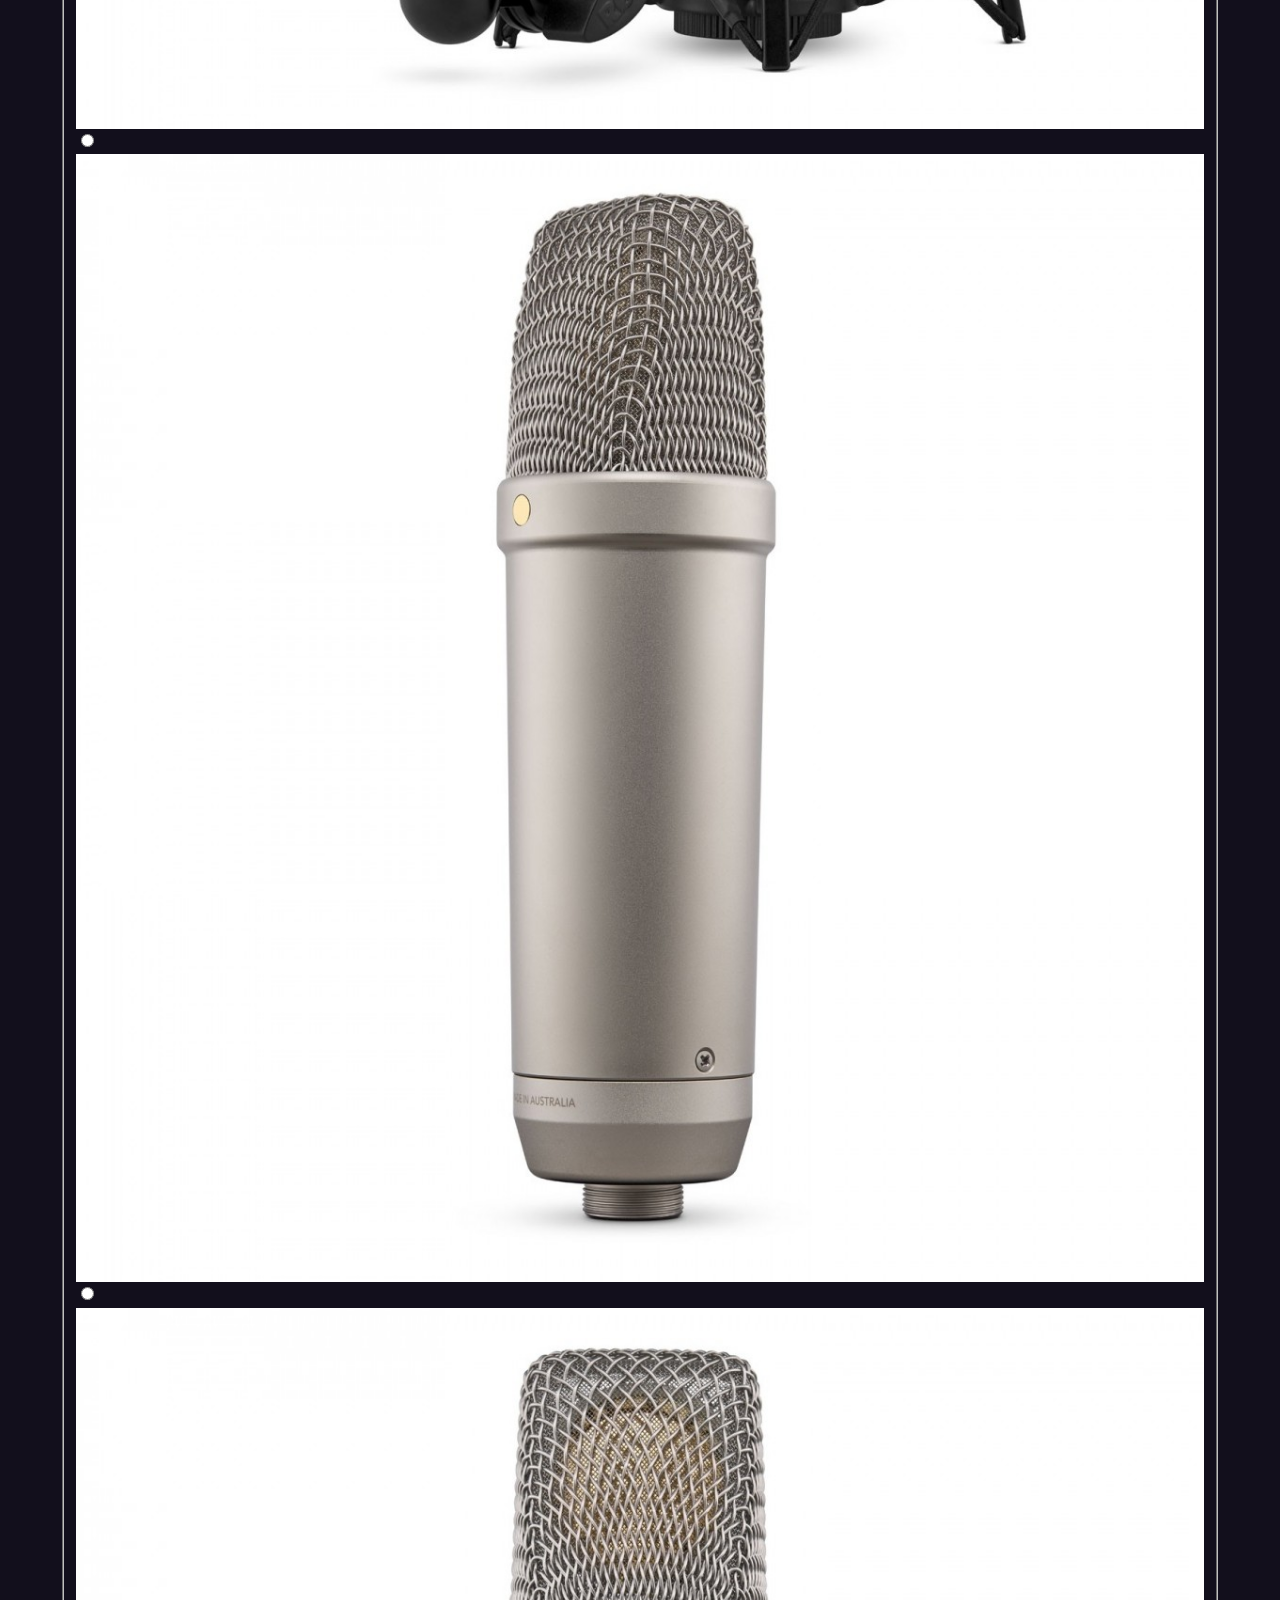
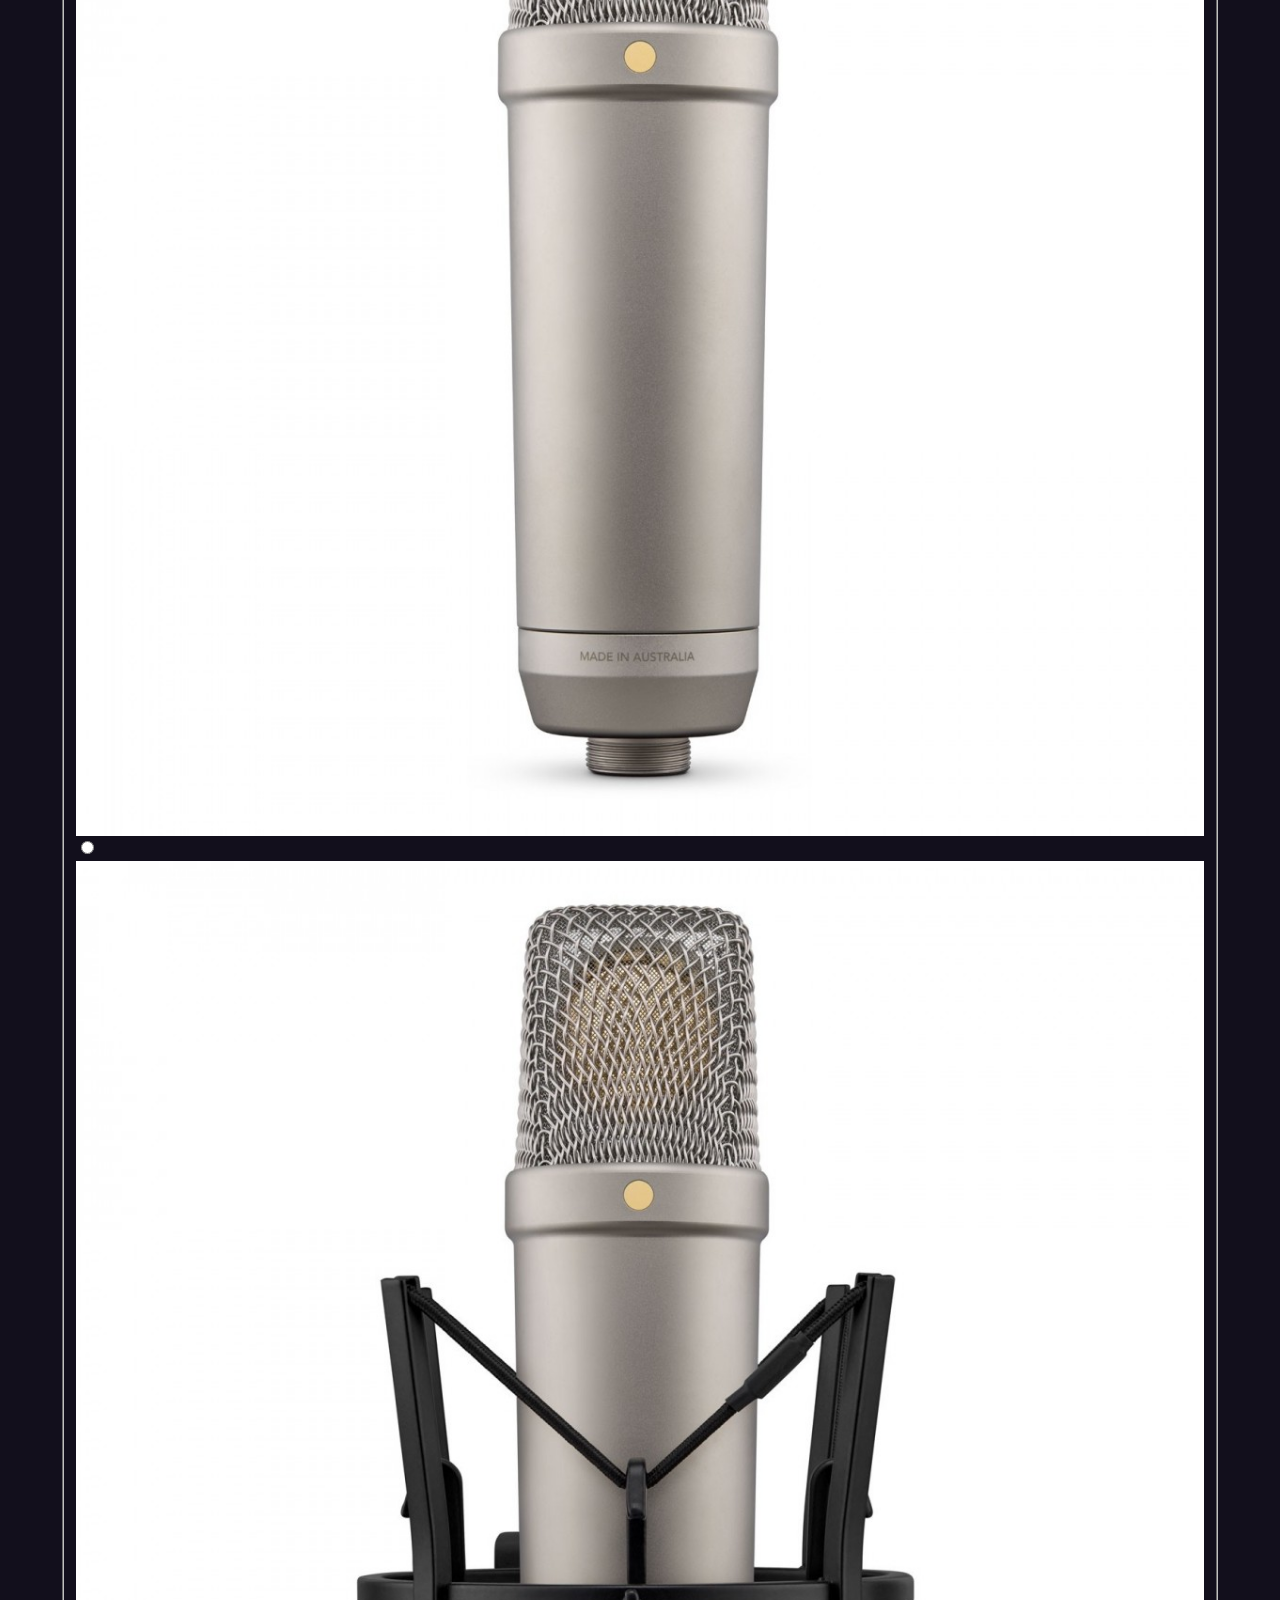
==== commit 56110ec6: "Style header with logo and navigation" ====
--- a/index.html
+++ b/index.html
@@ -14,7 +14,7 @@
     <header class="siteHeader">
         <div class="container siteHeader__content">
             <!-- Logo -->
-             <a>
+             <a class="siteHeader__brand" href="./index.html">
                 <img src="./assets/rode-microphones-logo.webp" alt="Røde Microphones logo">
              </a>
             <!-- Navigation -->
--- a/css/styles.css
+++ b/css/styles.css
@@ -8,6 +8,7 @@
     --colorBorder: #443952;
 }
 
+/* Global styles */
 * {
     box-sizing: border-box;
 }
@@ -35,4 +36,39 @@
     max-width: 1200px;
     margin: 0 auto;
     padding: 0 20px;
+}
+
+/* Header */
+.siteHeader {
+    border-bottom 1px solid var(--colorBorder);
+}
+
+.siteHeader__content {
+    display: flex;
+    justify-content: space-between;
+    align-items: center;
+    gap: 20px;
+    padding-top: 16px;
+    padding-bottom: 16px;
+}
+
+/* Header logo */
+.siteHeader__brand img {
+    width: 240px;
+    height: auto;
+}
+
+/* Header navigation */
+.siteHeader__nav {
+    display: flex;
+    gap: 24px;
+}
+
+.siteHeader__nav a {
+    color: var(--colorText);
+    text-decoration: none;
+}
+
+.siteHeader__nav a:hover {
+    color: var (--colorAccent)
 }
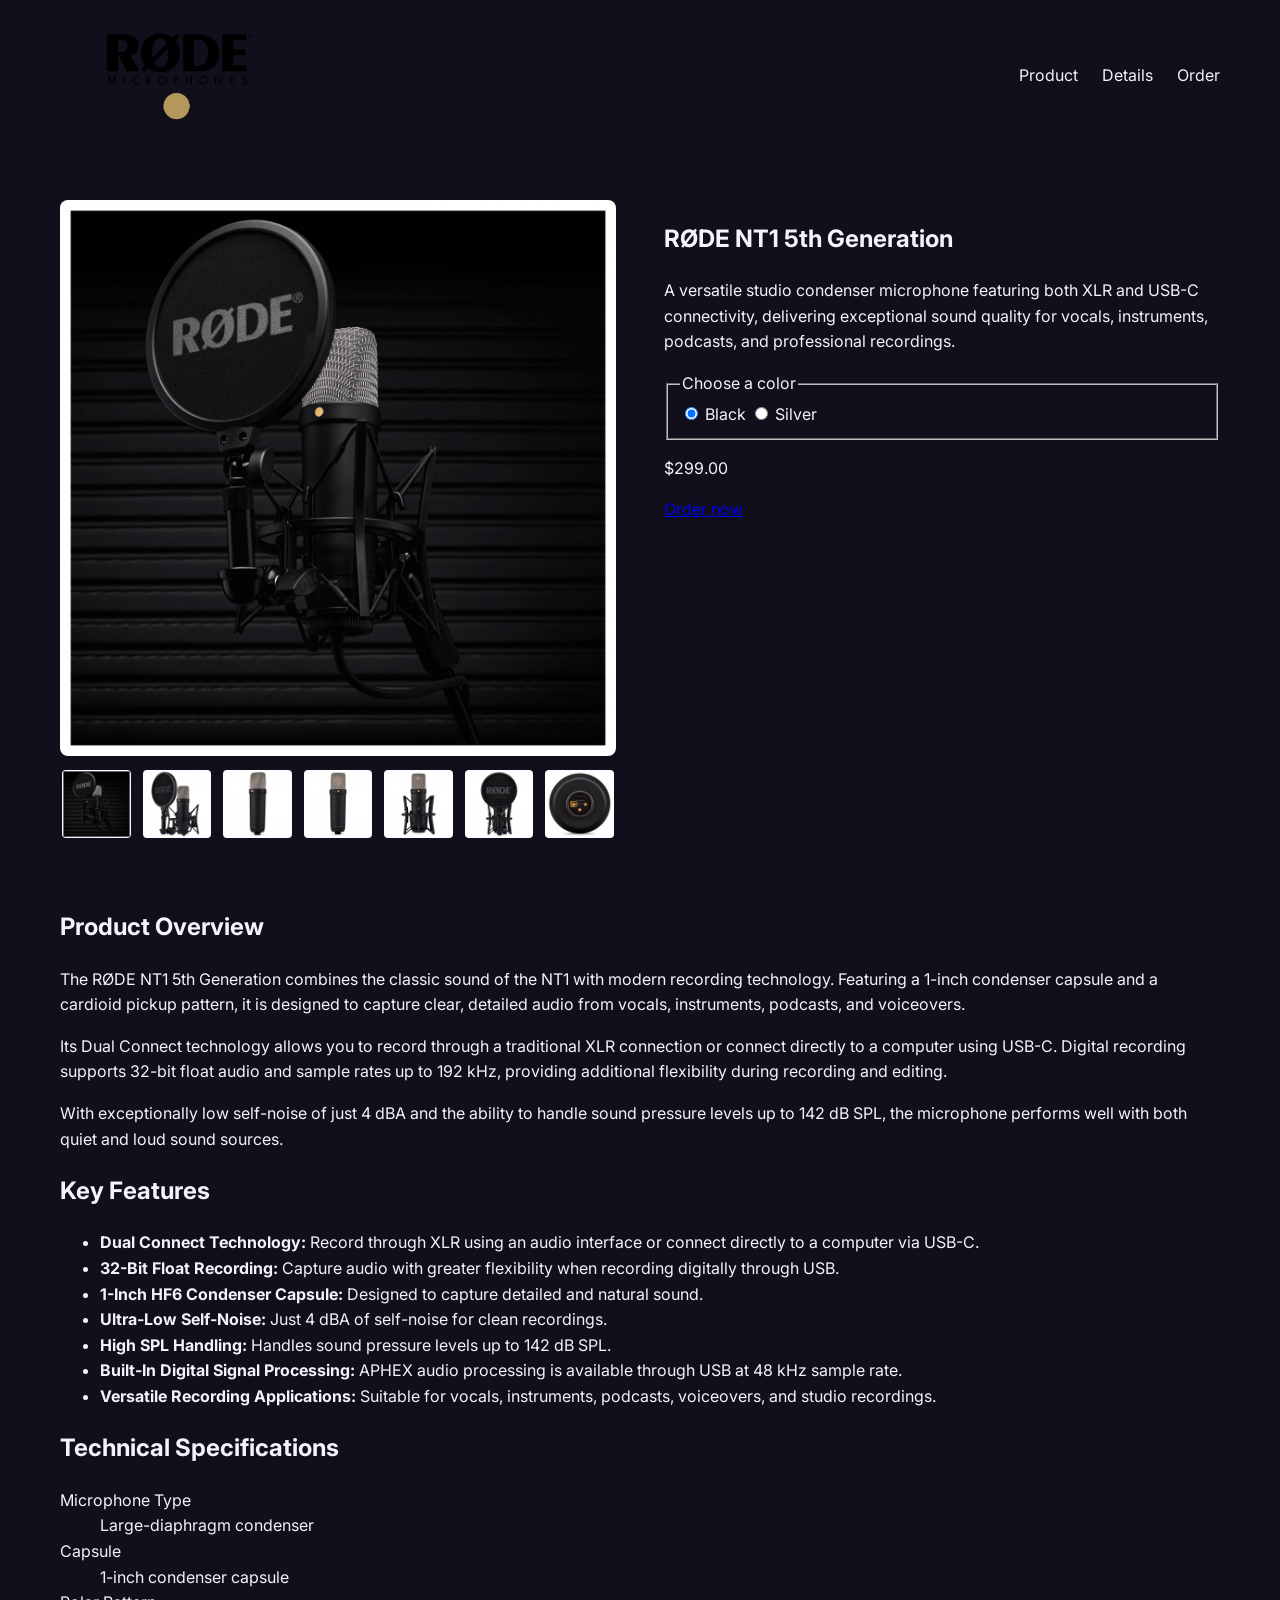
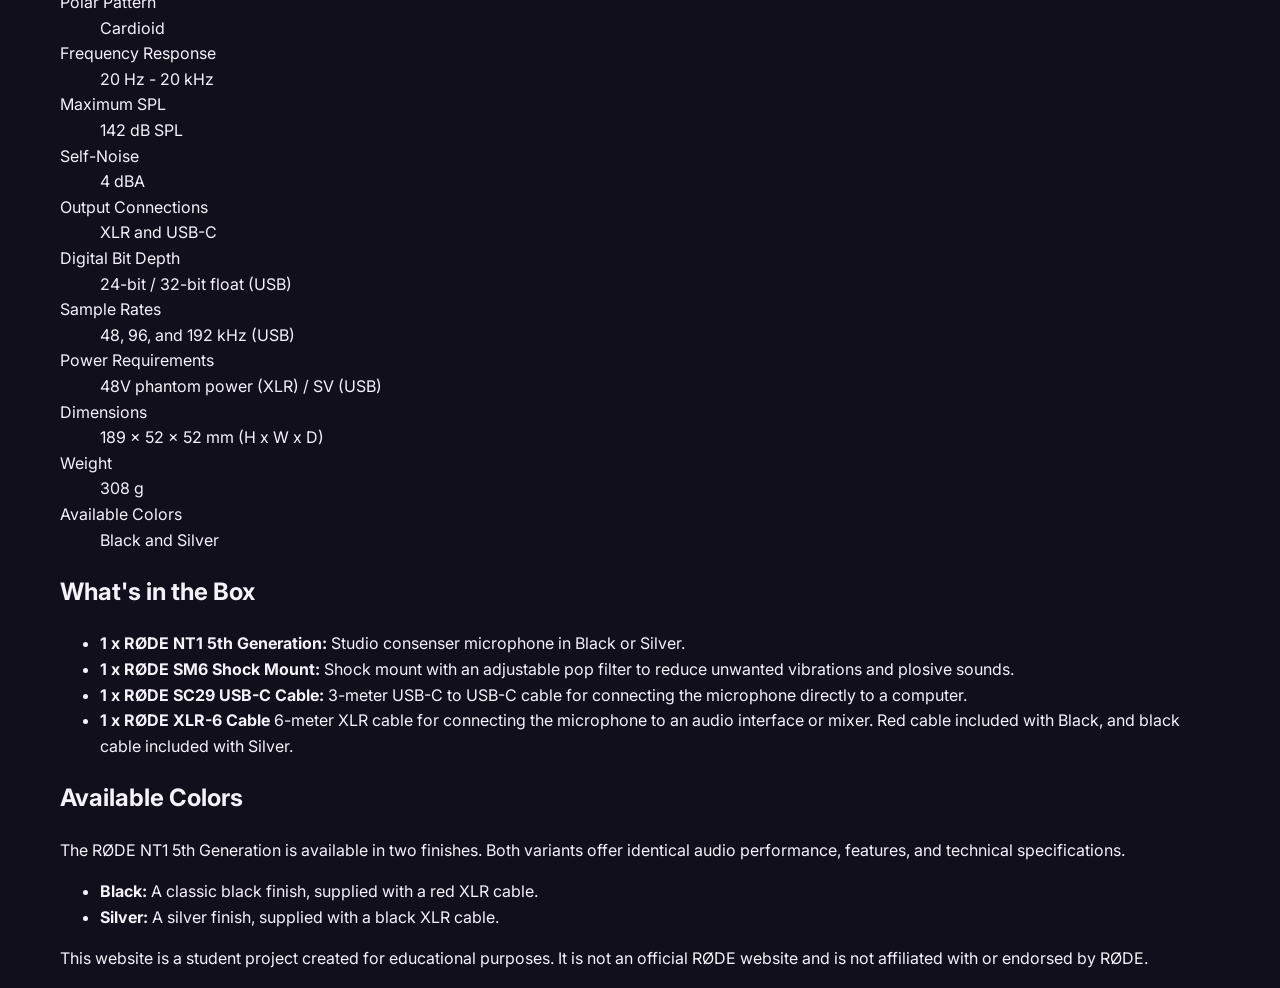
==== commit 500a53d1: "Add interactive product gallery and responsive layout" ====
--- a/index.html
+++ b/index.html
@@ -31,8 +31,22 @@
             <div class="container product__layout">
                 <!-- Product gallery -->
                 <div class="product__gallery">
-                    <img class="product__image product__image--black" src="./assets/rode-nt1-5th-generation-black-01.webp" alt="Black RØDE NT1 5th Generation Microphone">
-                    <img class="product__image product__image--silver" src="./assets/rode-nt1-5th-generation-silver-01.webp" alt="Silver RØDE NT1 5th Generation Microphone">
+                    <!-- Black microphone main images -->
+                    <img class="product__image product__image--black product__image--blackProductOverview" src="./assets/rode-nt1-5th-generation-black-01.webp" alt="Black RØDE NT1 microphone product overview">
+                    <img class="product__image product__image--black product__image--blackMicrophoneWithAccessories" src="./assets/rode-nt1-5th-generation-black-02.webp" alt="Black microphone with shock mount and pop filter">
+                    <img class="product__image product__image--black product__image--blackMicrophoneSideView" src="./assets/rode-nt1-5th-generation-black-03.webp" alt="Side view of the black RØDE NT1 microphone">
+                    <img class="product__image product__image--black product__image--blackMicrophoneAlternateView" src="./assets/rode-nt1-5th-generation-black-04.webp" alt="Alternate view of the black RØDE NT1 microphone">
+                    <img class="product__image product__image--black product__image--blackMicrophoneShockMount" src="./assets/rode-nt1-5th-generation-black-05.webp" alt="Black RØDE NT1 microphone mounted in a shock mount">
+                    <img class="product__image product__image--black product__image--blackMicrophonePopFilter" src="./assets/rode-nt1-5th-generation-black-06.webp" alt="Front view of the mounted pop filter for the black RØDE NT1 microphone">
+                    <img class="product__image product__image--black product__image--blackMicrophoneConnections" src="./assets/rode-nt1-5th-generation-black-07.webp" alt="XLR and USB-C connections on the black RØDE NT1 microphone">
+                    <!-- Silver microphone main images -->
+                    <img class="product__image product__image--silver product__image--silverProductOverview" src="./assets/rode-nt1-5th-generation-silver-01.webp" alt="Silver RØDE NT1 microphone product overview">
+                    <img class="product__image product__image--silver product__image--silverMicrophoneWithAccessories" src="./assets/rode-nt1-5th-generation-silver-02.webp" alt="Silver microphone with shock mount and pop filter">
+                    <img class="product__image product__image--silver product__image--silverMicrophoneSideView" src="./assets/rode-nt1-5th-generation-silver-03.webp" alt="Side view of the silver RØDE NT1 microphone">
+                    <img class="product__image product__image--silver product__image--silverMicrophoneAlternateView" src="./assets/rode-nt1-5th-generation-silver-04.webp" alt="Alternate view of the silver RØDE NT1 microphone">
+                    <img class="product__image product__image--silver product__image--silverMicrophoneShockMount" src="./assets/rode-nt1-5th-generation-silver-05.webp" alt="Silver RØDE NT1 microphone mounted in a shock mount">
+                    <img class="product__image product__image--silver product__image--silverMicrophonePopFilter" src="./assets/rode-nt1-5th-generation-silver-06.webp" alt="Front view of the mounted pop filter for the silver RØDE NT1 microphone">
+                    <img class="product__image product__image--silver product__image--silverMicrophoneConnections" src="./assets/rode-nt1-5th-generation-silver-07.webp" alt="XLR and USB-C connections on the silver RØDE NT1 microphone">
                     <!-- Black microphone thumbnails -->
                     <fieldset class="product__thumbnails product__thumbnails--black">
                         <legend>Black microphone images</legend>
--- a/css/styles.css
+++ b/css/styles.css
@@ -71,4 +71,135 @@
 
 .siteHeader__nav a:hover {
     color: var (--colorAccent)
+}
+
+/* Product section */
+.product {
+    padding: 48px 0;
+}
+
+.product__layout {
+    display: grid;
+    grid-template-columns: 1fr 1fr;
+    gap: 48px;
+    align-items: start;
+}
+
+/* Product gallery */
+.product__gallery {
+    min-width: 0;
+    align-self: center;
+}
+
+/* Hide all main images by default */
+.product__image {
+    display: none;
+    width: 100%;
+    height: auto;
+    border-radius: 8px;
+}
+
+/* Display the main image which corresponds to the selected thumbnail */
+.product__gallery:has(#blackProductOverview:checked) .product__image--blackProductOverview,
+.product__gallery:has(#blackMicrophoneWithAccessories:checked) .product__image--blackMicrophoneWithAccessories,
+.product__gallery:has(#blackMicrophoneSideView:checked) .product__image--blackMicrophoneSideView,
+.product__gallery:has(#blackMicrophoneAlternateView:checked) .product__image--blackMicrophoneAlternateView,
+.product__gallery:has(#blackMicrophoneShockMount:checked) .product__image--blackMicrophoneShockMount,
+.product__gallery:has(#blackMicrophonePopFilter:checked) .product__image--blackMicrophonePopFilter,
+.product__gallery:has(#blackMicrophoneConnections:checked) .product__image--blackMicrophoneConnections,
+.product__gallery:has(#silverProductOverview:checked) .product__image--silverProductOverview,
+.product__gallery:has(#silverMicrophoneWithAccessories:checked) .product__image--silverMicrophoneWithAccessories,
+.product__gallery:has(#silverMicrophoneSideView:checked) .product__image--silverMicrophoneSideView,
+.product__gallery:has(#silverMicrophoneAlternateView:checked) .product__image--silverMicrophoneAlternateView,
+.product__gallery:has(#silverMicrophoneShockMount:checked) .product__image--silverMicrophoneShockMount,
+.product__gallery:has(#silverMicrophonePopFilter:checked) .product__image--silverMicrophonePopFilter,
+.product__gallery:has(#silverMicrophoneConnections:checked) .product__image--silverMicrophoneConnections {
+    display: block;
+}
+
+/* Hides images that do not match the selected microphone color */
+.product__layout:has(#colorBlack:checked) .product__image--silver,
+.product__layout:has(#colorSilver:checked) .product__image--black {
+    display: none;
+}
+
+/* Thumbnail layout */
+.product__thumbnails {
+    display: grid;
+    grid-template-columns: repeat(7, minmax(0, 1fr));
+    gap: 8px;
+    min-width: 0;
+    margin: 12px 0 0;
+    padding: 0;
+    border: none;
+}
+
+/* Hide legends and radio buttons while keeping them accessible */
+.product__thumbnails legend,
+.product__thumbnails input {
+    position: absolute;
+    width: 1px;
+    height: 1px;
+    overflow: hidden;
+    opacity: 0;
+}
+
+/* Thumbnail appearance */
+.product__thumbnails label {
+    cursor: pointer;
+    border: 2px solid transparent;
+    border-radius: 6px;
+    overflow: hidden;
+}
+
+.product__thumbnails label img {
+    width: 100%;
+    aspect-ratio: 1;
+    object-fit: cover;
+}
+
+/* Hightlight the selected thumbnail */
+.product__thumbnails input:focus-visible + label {
+    outline: 2px solid var(--colorAccent);
+    outline-offset: 2px;
+}
+
+/* Highlight thumbnails when navigating with the keyboard */
+.product__thumbnails input:focus-visible + label {
+    outline: 2px solid var(--colorAccent);
+    outline-offset: 2px;
+}
+
+/* Hide silver thumbnails by default */
+.product__thumbnails--silver {
+    display: none;
+}
+
+/* Switch thumbnail groups when Silver is selected */
+.product__layout:has(#colorSilver:checked) .product__thumbnails--black {
+    display: none;
+}
+.product__layout:has(#colorSilver:checked) .product__thumbnails--silver {
+    display: grid;
+}
+
+
+/* When the screen width is 600px or less, the header is centered,
+the logo is resized, and the product layout changes to a single column,
+and the thumbnails are arranged in four columns. */
+@media (max-width: 600px) {
+    .siteHeader__content {
+        flex-wrap: wrap;
+        justify-content: center;
+    }
+    .siteHeader__brand img {
+        width: 135px;
+    }
+    .product__layout {
+        grid-template-columns: 1fr;
+        gap: 24px;
+    }
+    .product__thumbnails {
+        grid-template-columns: repeat(4, minmax(0, ifr));
+    }
 }
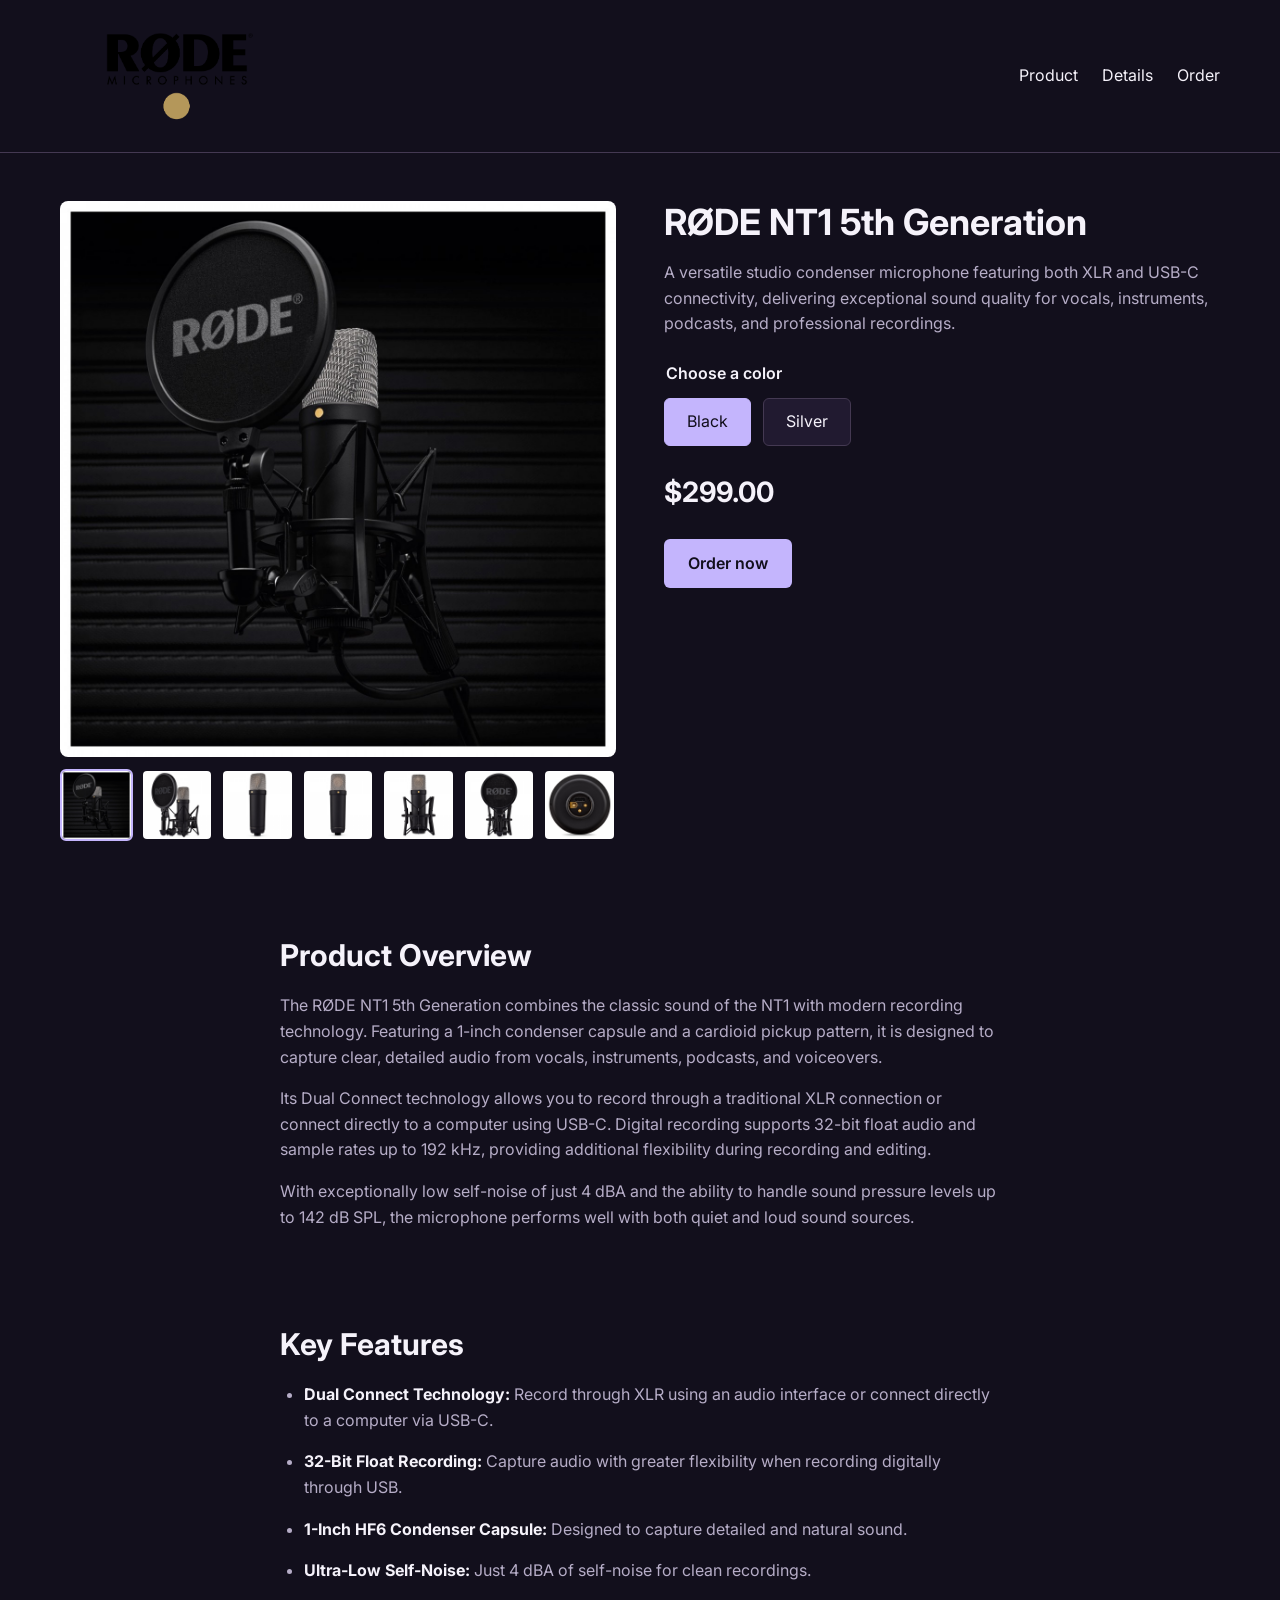
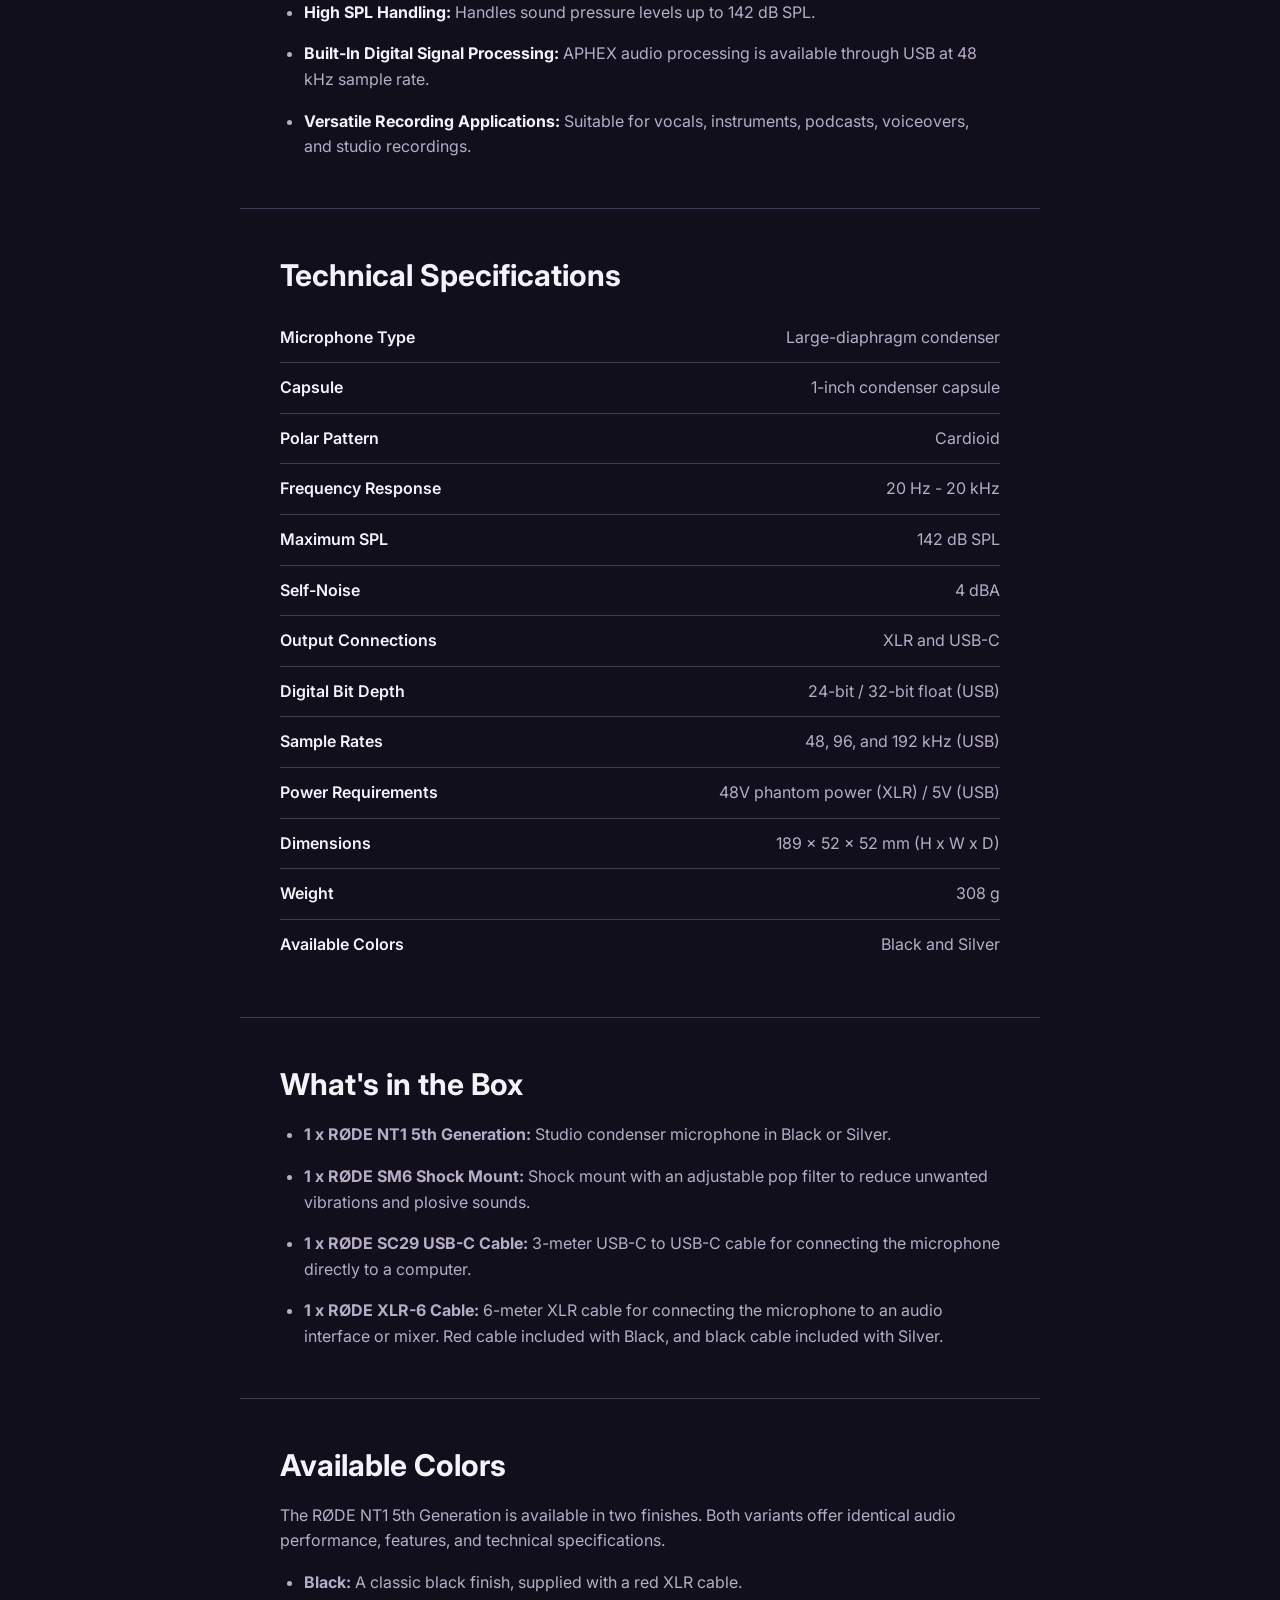
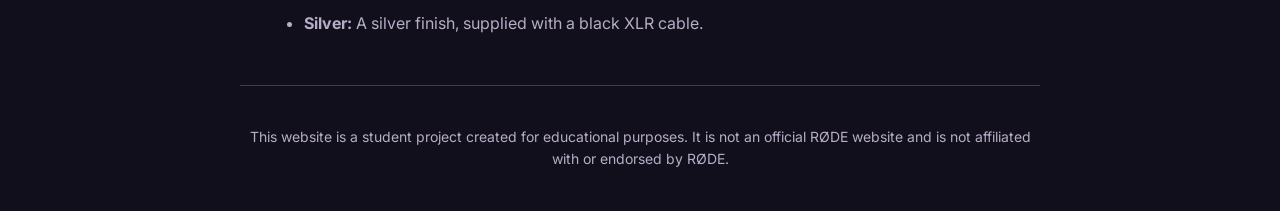
==== commit cf1b6f78: "Fix order form structure, navigation, and HTML mistakes" ====
--- a/index.html
+++ b/index.html
@@ -11,6 +11,7 @@
     <link rel="stylesheet" href="./css/styles.css">
 </head>
 <body>
+    <!-- Header -->
     <header class="siteHeader">
         <div class="container siteHeader__content">
             <!-- Logo -->
@@ -250,7 +251,7 @@
                     </div>
                     <div class="technicalSpecifications__row">
                         <dt>Power Requirements</dt>
-                        <dd>48V phantom power (XLR) / SV (USB)</dd>
+                        <dd>48V phantom power (XLR) / 5V (USB)</dd>
                     </div>
                     <div class="technicalSpecifications__row">
                         <dt>Dimensions</dt>
@@ -274,7 +275,7 @@
                 <ul class="boxContents__list">
                     <li>
                         <strong>1 x RØDE NT1 5th Generation:</strong>
-                        Studio consenser microphone in Black or Silver.
+                        Studio condenser microphone in Black or Silver.
                     </li>
                     <li>
                         <strong>1 x RØDE SM6 Shock Mount:</strong>
@@ -285,7 +286,7 @@
                         3-meter USB-C to USB-C cable for connecting the microphone directly to a computer.
                     </li>
                     <li>
-                        <strong>1 x RØDE XLR-6 Cable</strong>
+                        <strong>1 x RØDE XLR-6 Cable:</strong>
                         6-meter XLR cable for connecting the microphone to an audio interface or mixer.
                         Red cable included with Black, and black cable included with Silver.
                     </li>
--- a/css/styles.css
+++ b/css/styles.css
@@ -40,7 +40,7 @@
 
 /* Header */
 .siteHeader {
-    border-bottom 1px solid var(--colorBorder);
+    border-bottom: 1px solid var(--colorBorder);
 }
 
 .siteHeader__content {
@@ -70,7 +70,7 @@
 }
 
 .siteHeader__nav a:hover {
-    color: var (--colorAccent)
+    color: var(--colorAccent);
 }
 
 /* Product section */
@@ -158,10 +158,9 @@
     object-fit: cover;
 }
 
-/* Hightlight the selected thumbnail */
-.product__thumbnails input:focus-visible + label {
-    outline: 2px solid var(--colorAccent);
-    outline-offset: 2px;
+/* Highlight the selected thumbnail */
+.product__thumbnails input:checked + label {
+    border-color: var(--colorAccent);
 }
 
 /* Highlight thumbnails when navigating with the keyboard */
@@ -179,13 +178,224 @@
 .product__layout:has(#colorSilver:checked) .product__thumbnails--black {
     display: none;
 }
+
 .product__layout:has(#colorSilver:checked) .product__thumbnails--silver {
     display: grid;
 }
 
+/* Product information */
+.product__information {
+    min-width: 0;
+}
+
+/* Product title */
+.product__title {
+    margin: 0 0 16px;
+    font-size: 36px;
+    line-height: 1.2;
+}
+
+/* Product description */
+.product__description {
+    margin: 0 0 24px;
+    color: var(--colorMuted);
+}
+
+/* Product price */
+.product__price {
+    margin: 24px 0;
+    font-size: 28px;
+    font-weight: 700;
+}
+
+/* Product color selection */
+.product__colors {
+    margin: 0 0 24px;
+    padding: 0;
+    border: none;
+}
+
+.product__colors legend {
+    margin-bottom: 12px;
+    font-weight: 600;
+}
+
+/* Color options */
+.product__colorOptions {
+    display: flex;
+    flex-wrap: wrap;
+    gap: 12px;
+}
+
+/* Hide radio buttons while keeping them functional */
+.product__colorOptions input {
+    position: absolute;
+    opacity: 0;
+    width: 1px;
+    height: 1px;
+}
+
+/* Color option buttons */
+.product__colorOptions label {
+    display: inline-block;
+    padding: 10px 22px;
+    border: 1px solid var(--colorBorder);
+    border-radius: 6px;
+    background-color: var(--colorSurface);
+    color: var(--colorText);
+    cursor: pointer;
+}
+
+/* Highlight the selected color */
+.product__colorOptions input:checked + label {
+    background-color: var(--colorAccent);
+    color: var(--colorBackground);
+    border-color: var(--colorAccent);
+}
+
+/* Highlight keyboard focus */
+.product__colorOptions input:focus-visible + label {
+    outline: 2px solid var(--colorAccent);
+    outline-offset: 3px;
+}
+
+/* Product order button */
+.product__orderButton {
+    display: inline-block;
+    padding: 12px 24px;
+    border-radius: 6px;
+    background-color: var(--colorAccent);
+    color: var(--colorBackground);
+    font-weight: 600;
+    text-align: center;
+    text-decoration: none;
+}
+
+/* Order button hover effect */
+.product__orderButton:hover {
+    background-color: var(--colorText);
+}
+
+/* Highlight keyboard focus */
+.product__orderButton:focus-visible {
+    outline: 2px solid var(--colorAccent);
+    outline-offset: 3px;
+}
+
+/* Shared layout for product detail sections */
+.productOverview,
+.keyFeatures,
+.technicalSpecifications,
+.boxContents,
+.availableColors {
+    max-width: 800px;
+    margin: 0 auto;
+    padding: 48px 20px;
+}
+
+/* Section dividers */
+.keyFeatures,
+.technicalSpecifications,
+.boxContents,
+.availableColors {
+    border-bottom: 1px solid var(--colorBorder);
+}
+
+/* Section titles */
+.productOverview__title,
+.keyFeatures h2,
+.technicalSpecifications h2,
+.boxContents h2,
+.availableColors h2 {
+    margin: 0 0 20px;
+    font-size: 30px;
+    line-height: 1.2;
+}
+
+/* Section descriptions */
+.productOverview__description,
+.availableColors p {
+    margin: 0 0 16px;
+    color: var(--colorMuted);
+}
+
+/* Section lists */
+.keyFeatures ul,
+.boxContents ul,
+.availableColors ul {
+    margin: 0;
+    padding-left: 24px;
+}
+
+/* Section list items */
+.keyFeatures li,
+.boxContents li,
+.availableColors li {
+    margin-bottom: 16px;
+    color: var(--colorMuted);
+}
+
+/* Highlight feature names */
+.keyFeatures strong {
+    color: var(--colorText);
+}
+
+/* Remove bottom margin from the last paragraph or list item */
+.productOverview__description:last-child,
+.keyFeatures li:last-child,
+.boxContents li:last-child,
+.availableColors li:last-child {
+    margin-bottom: 0;
+}
+
+/* Technical specifications list */
+.technicalSpecifications__list {
+    margin: 0;
+}
+
+/* Technical specifications rows */
+.technicalSpecifications__row {
+    display: grid;
+    grid-template-columns: 1fr 1fr;
+    gap: 24px;
+    padding: 12px 0;
+    border-bottom: 1px solid var(--colorBorder);
+}
+
+/* Technical specifications labels */
+.technicalSpecifications__row dt {
+    font-weight: 600;
+    color: var(--colorText);
+}
+
+/* Technical specifications values */
+.technicalSpecifications__row dd {
+    margin: 0;
+    color: var(--colorMuted);
+    text-align: right;
+}
+
+/* Remove bottom border from the last row */
+.technicalSpecifications__row:last-child {
+    border-bottom: none;
+}
+
+/* Footer */
+.siteFooter {
+    padding: 40px 0;
+}
+
+/* Footer disclaimer */
+.siteFooter__disclaimer {
+    max-width: 800px;
+    margin: 0 auto;
+    color: var(--colorMuted);
+    font-size: 14px;
+    text-align: center;
+}
 
 /* When the screen width is 600px or less, the header is centered,
-the logo is resized, and the product layout changes to a single column,
+the logo and product title are resized, the product layout changes to a single column,
 and the thumbnails are arranged in four columns. */
 @media (max-width: 600px) {
     .siteHeader__content {
@@ -200,6 +410,9 @@
         gap: 24px;
     }
     .product__thumbnails {
-        grid-template-columns: repeat(4, minmax(0, ifr));
+        grid-template-columns: repeat(4, minmax(0, 1fr));
+    }
+    .product__title {
+        font-size: 28px;
     }
 }
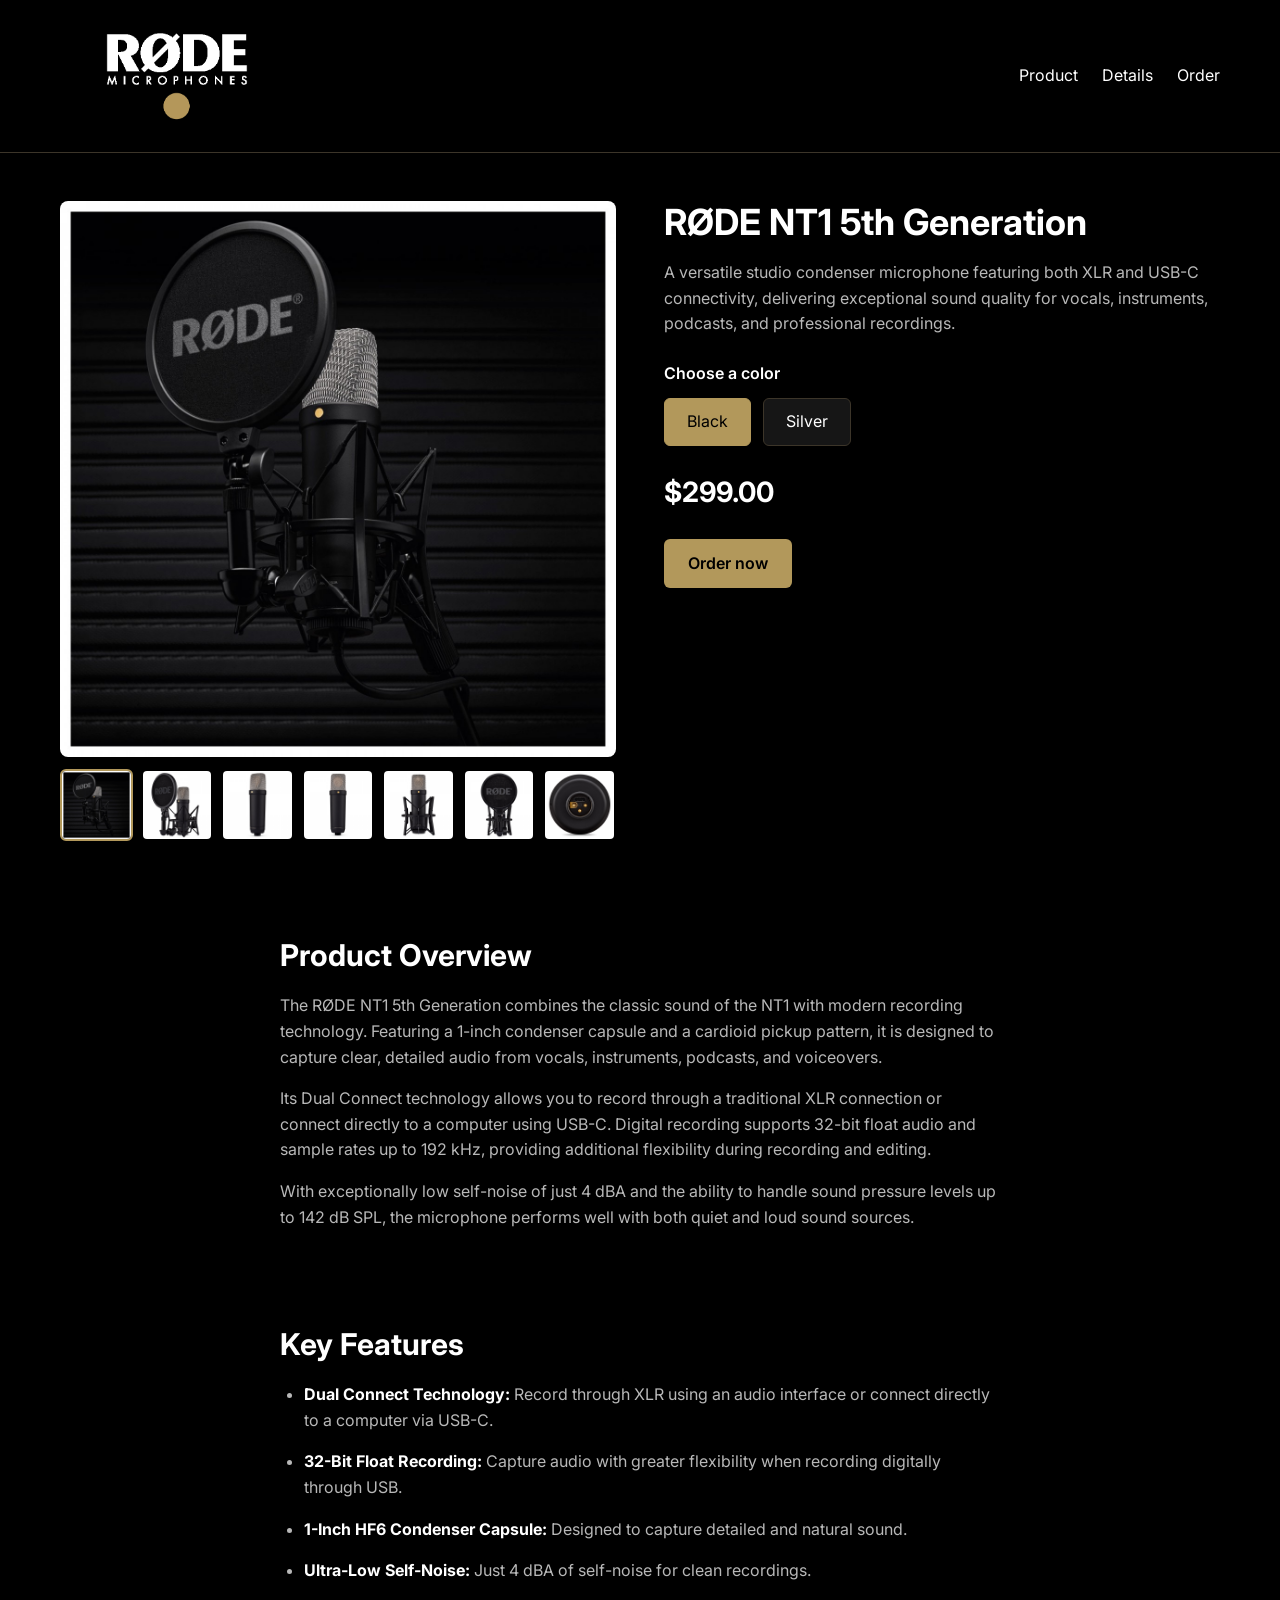
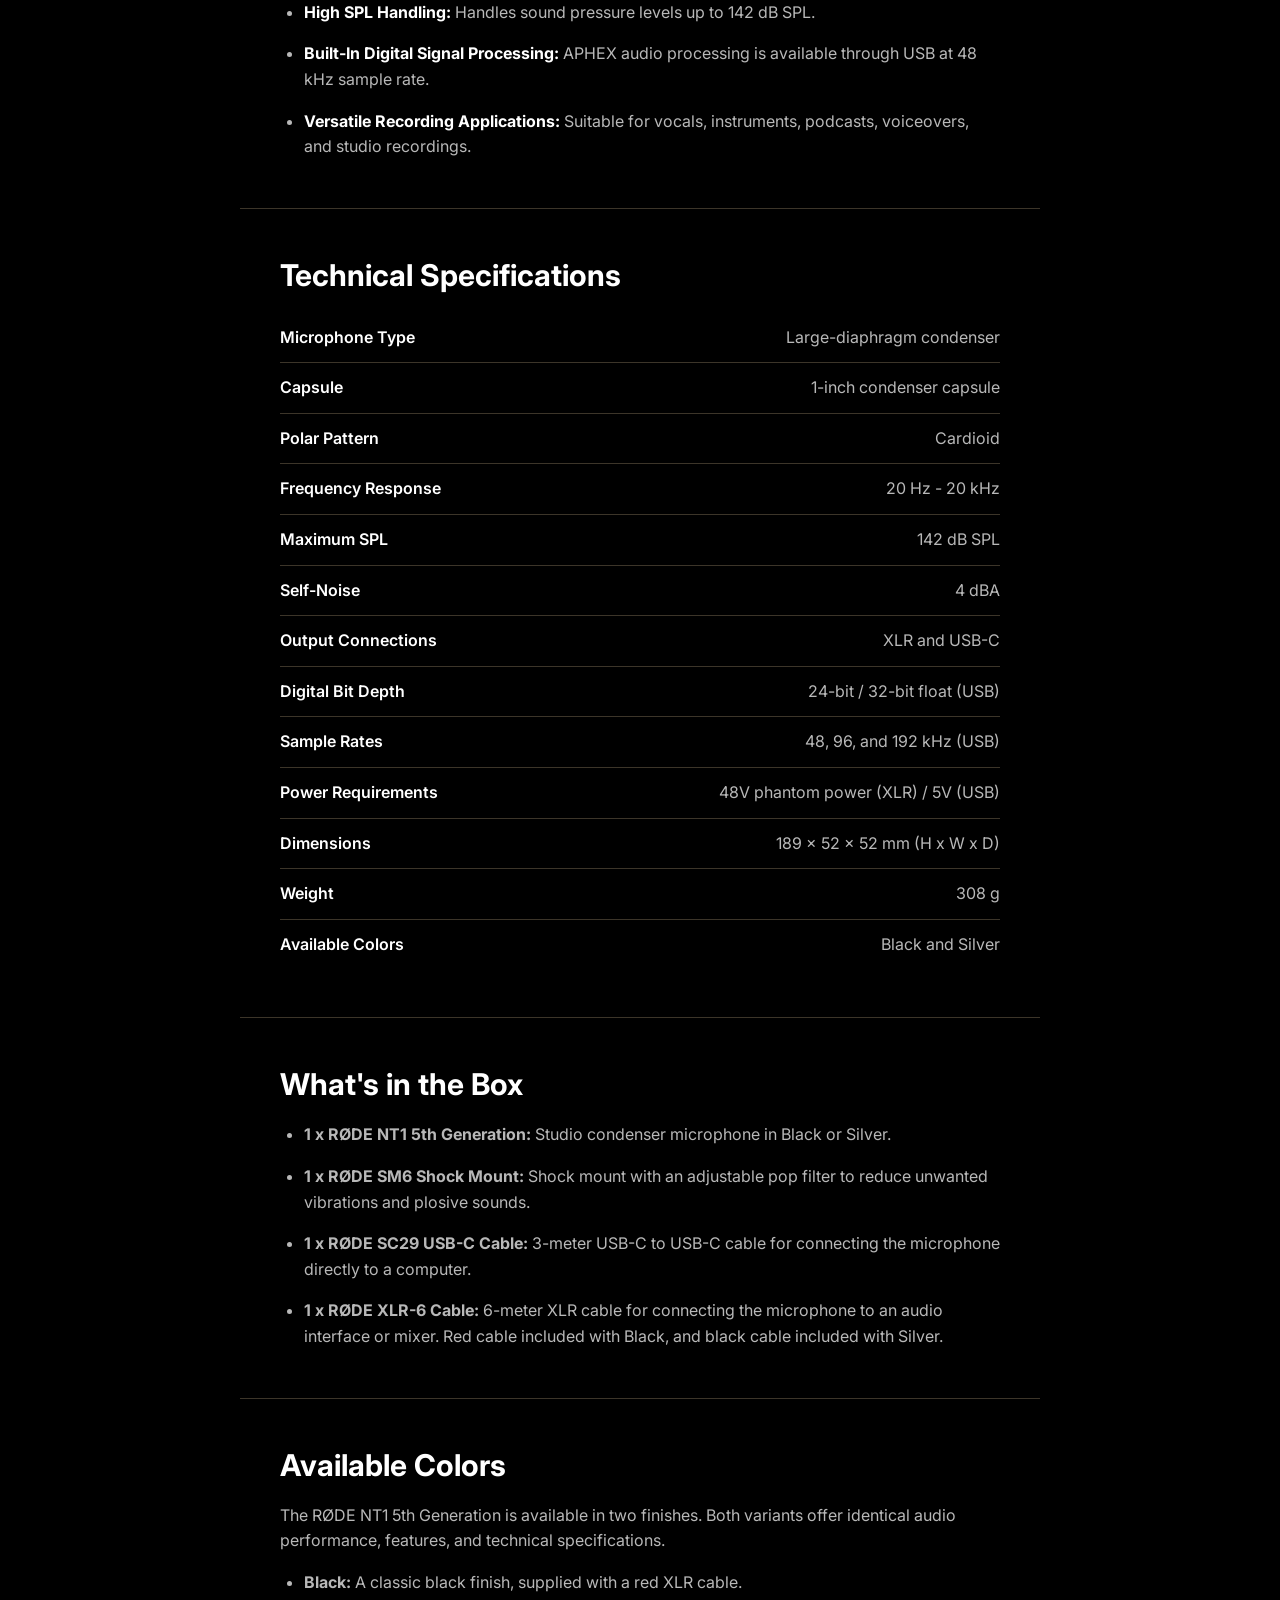
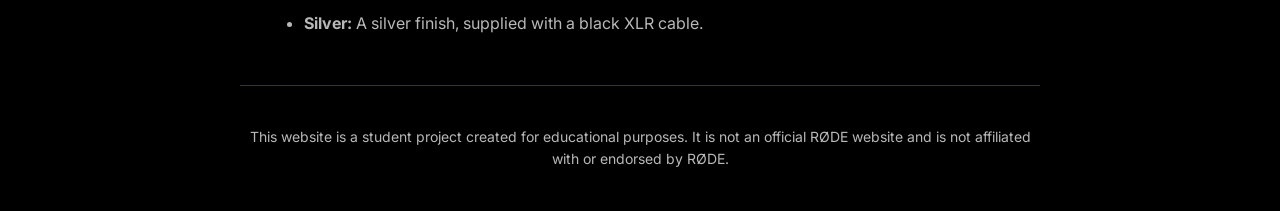
==== commit 82d12ff4: "Organize CSS reset and variables and improve comments" ====
--- a/index.html
+++ b/index.html
@@ -4,21 +4,23 @@
     <meta charset="UTF-8">
     <meta name="viewport" content="width=device-width, initial-scale=1.0">
     <title>Product | RØDE NT1 5th Generation</title>
-    <!-- Google Fonts-->
+    <!-- Google Fonts. -->
     <link rel="preconnect" href="https://fonts.googleapis.com">
     <link rel="preconnect" href="https://fonts.gstatic.com" crossorigin>
     <link href="https://fonts.googleapis.com/css2?family=Inter:wght@400;500;600;700&display=swap" rel="stylesheet">
+    <link rel="stylesheet" href="./css/reset.css">
+    <link rel="stylesheet" href="./css/variables.css">
     <link rel="stylesheet" href="./css/styles.css">
 </head>
 <body>
-    <!-- Header -->
+    <!-- Header. -->
     <header class="siteHeader">
         <div class="container siteHeader__content">
-            <!-- Logo -->
+            <!-- Logo. -->
              <a class="siteHeader__brand" href="./index.html">
                 <img src="./assets/rode-microphones-logo.webp" alt="Røde Microphones logo">
              </a>
-            <!-- Navigation -->
+            <!-- Navigation. -->
             <nav class="siteHeader__nav" aria-label="Main navigation">
                 <a href="./index.html">Product</a>
                 <a href="./index.html#details">Details</a>
@@ -27,12 +29,12 @@
         </div>
     </header>
     <main>
-        <!-- Product section -->
+        <!-- Product section. -->
         <section class="product">
             <div class="container product__layout">
-                <!-- Product gallery -->
+                <!-- Product gallery. -->
                 <div class="product__gallery">
-                    <!-- Black microphone main images -->
+                    <!-- Black microphone main images. -->
                     <img class="product__image product__image--black product__image--blackProductOverview" src="./assets/rode-nt1-5th-generation-black-01.webp" alt="Black RØDE NT1 microphone product overview">
                     <img class="product__image product__image--black product__image--blackMicrophoneWithAccessories" src="./assets/rode-nt1-5th-generation-black-02.webp" alt="Black microphone with shock mount and pop filter">
                     <img class="product__image product__image--black product__image--blackMicrophoneSideView" src="./assets/rode-nt1-5th-generation-black-03.webp" alt="Side view of the black RØDE NT1 microphone">
@@ -40,7 +42,7 @@
                     <img class="product__image product__image--black product__image--blackMicrophoneShockMount" src="./assets/rode-nt1-5th-generation-black-05.webp" alt="Black RØDE NT1 microphone mounted in a shock mount">
                     <img class="product__image product__image--black product__image--blackMicrophonePopFilter" src="./assets/rode-nt1-5th-generation-black-06.webp" alt="Front view of the mounted pop filter for the black RØDE NT1 microphone">
                     <img class="product__image product__image--black product__image--blackMicrophoneConnections" src="./assets/rode-nt1-5th-generation-black-07.webp" alt="XLR and USB-C connections on the black RØDE NT1 microphone">
-                    <!-- Silver microphone main images -->
+                    <!-- Silver microphone main images. -->
                     <img class="product__image product__image--silver product__image--silverProductOverview" src="./assets/rode-nt1-5th-generation-silver-01.webp" alt="Silver RØDE NT1 microphone product overview">
                     <img class="product__image product__image--silver product__image--silverMicrophoneWithAccessories" src="./assets/rode-nt1-5th-generation-silver-02.webp" alt="Silver microphone with shock mount and pop filter">
                     <img class="product__image product__image--silver product__image--silverMicrophoneSideView" src="./assets/rode-nt1-5th-generation-silver-03.webp" alt="Side view of the silver RØDE NT1 microphone">
@@ -48,93 +50,93 @@
                     <img class="product__image product__image--silver product__image--silverMicrophoneShockMount" src="./assets/rode-nt1-5th-generation-silver-05.webp" alt="Silver RØDE NT1 microphone mounted in a shock mount">
                     <img class="product__image product__image--silver product__image--silverMicrophonePopFilter" src="./assets/rode-nt1-5th-generation-silver-06.webp" alt="Front view of the mounted pop filter for the silver RØDE NT1 microphone">
                     <img class="product__image product__image--silver product__image--silverMicrophoneConnections" src="./assets/rode-nt1-5th-generation-silver-07.webp" alt="XLR and USB-C connections on the silver RØDE NT1 microphone">
-                    <!-- Black microphone thumbnails -->
+                    <!-- Black microphone thumbnails. -->
                     <fieldset class="product__thumbnails product__thumbnails--black">
                         <legend>Black microphone images</legend>
-                        <!-- Black microphone: product overview -->
+                        <!-- Black microphone: product overview. -->
                         <input type="radio" id="blackProductOverview" name="blackImage" checked>
                         <label for="blackProductOverview">
                             <img src="./assets/rode-nt1-5th-generation-black-01.webp" alt="Black RØDE NT1 microphone product overview">
                         </label>
-                        <!-- Black microphone: with accessories -->
+                        <!-- Black microphone: with accessories. -->
                         <input type="radio" id="blackMicrophoneWithAccessories" name="blackImage">
                         <label for="blackMicrophoneWithAccessories">
                             <img src="./assets/rode-nt1-5th-generation-black-02.webp" alt="Black microphone with shock mount and pop filter">
                         </label>
-                        <!-- Black microphone: side view -->
+                        <!-- Black microphone: side view. -->
                         <input type="radio" id="blackMicrophoneSideView" name="blackImage">
                         <label for="blackMicrophoneSideView">
                             <img src="./assets/rode-nt1-5th-generation-black-03.webp" alt="Side view of the black RØDE NT1 microphone">
                         </label>
-                        <!-- Black microphone: alternate view -->
+                        <!-- Black microphone: alternate view. -->
                         <input type="radio" id="blackMicrophoneAlternateView" name="blackImage">
                         <label for="blackMicrophoneAlternateView">
                             <img src="./assets/rode-nt1-5th-generation-black-04.webp" alt="Alternate view of the Black RØDE NT1 microphone">
                         </label>
-                        <!-- Black microphone: shock mount -->
+                        <!-- Black microphone: shock mount. -->
                         <input type="radio" id="blackMicrophoneShockMount" name="blackImage">
                         <label for="blackMicrophoneShockMount">
                             <img src="./assets/rode-nt1-5th-generation-black-05.webp" alt="Black RØDE NT1 microphone mounted in a shock mount">
                         </label>
-                        <!-- Black microphone: pop filter -->
+                        <!-- Black microphone: pop filter. -->
                         <input type="radio" id="blackMicrophonePopFilter" name="blackImage">
                         <label for="blackMicrophonePopFilter">
                             <img src="./assets/rode-nt1-5th-generation-black-06.webp" alt="Front view of the mounted pop filter for the black RØDE NT1 microphone">
                         </label>
-                        <!-- Black microphone: connections -->
+                        <!-- Black microphone: connections. -->
                         <input type="radio" id="blackMicrophoneConnections" name="blackImage">
                         <label for="blackMicrophoneConnections">
                             <img src="./assets/rode-nt1-5th-generation-black-07.webp" alt="XLR and USB-C connections on the black RØDE NT1 microphone">
                         </label>
                     </fieldset>
-                    <!-- Silver microphone thumbnails -->
+                    <!-- Silver microphone thumbnails. -->
                     <fieldset class="product__thumbnails product__thumbnails--silver">
                         <legend>Silver microphone images</legend>
-                        <!-- Silver microphone: product overview -->
+                        <!-- Silver microphone: product overview. -->
                         <input type="radio" id="silverProductOverview" name="silverImage" checked>
                         <label for="silverProductOverview">
                             <img src="./assets/rode-nt1-5th-generation-silver-01.webp" alt="Silver RØDE NT1 microphone product overview">
                         </label>
-                        <!-- Silver microphone: with accessories -->
+                        <!-- Silver microphone: with accessories. -->
                         <input type="radio" id="silverMicrophoneWithAccessories" name="silverImage">
                         <label for="silverMicrophoneWithAccessories">
                             <img src="./assets/rode-nt1-5th-generation-silver-02.webp" alt="Silver microphone with shock mount and pop filter">
                         </label>
-                        <!-- Silver microphone: side view -->
+                        <!-- Silver microphone: side view. -->
                         <input type="radio" id="silverMicrophoneSideView" name="silverImage">
                         <label for="silverMicrophoneSideView">
                             <img src="./assets/rode-nt1-5th-generation-silver-03.webp" alt="Side view of the silver RØDE NT1 microphone">
                         </label>
-                        <!-- Silver microphone: alternate view -->
+                        <!-- Silver microphone: alternate view. -->
                         <input type="radio" id="silverMicrophoneAlternateView" name="silverImage">
                         <label for="silverMicrophoneAlternateView">
                             <img src="./assets/rode-nt1-5th-generation-silver-04.webp" alt="Alternate view of the silver RØDE NT1 microphone">
                         </label>
-                        <!-- Silver microphone: shock mount -->
+                        <!-- Silver microphone: shock mount. -->
                         <input type="radio" id="silverMicrophoneShockMount" name="silverImage">
                         <label for="silverMicrophoneShockMount">
                             <img src="./assets/rode-nt1-5th-generation-silver-05.webp" alt="Silver RØDE NT1 microphone mounted in a shock mount">
                         </label>
-                        <!-- Silver microphone: pop filter -->
+                        <!-- Silver microphone: pop filter. -->
                         <input type="radio" id="silverMicrophonePopFilter" name="silverImage">
                         <label for="silverMicrophonePopFilter">
                             <img src="./assets/rode-nt1-5th-generation-silver-06.webp" alt="Front view of the mounted pop filter for the silver RØDE NT1 microphone">
                         </label>
-                        <!-- Silver microphone: connections -->
+                        <!-- Silver microphone: connections. -->
                         <input type="radio" id="silverMicrophoneConnections" name="silverImage">
                         <label for="silverMicrophoneConnections">
                             <img src="./assets/rode-nt1-5th-generation-silver-07.webp" alt="XLR and USB-C connections on the silver RØDE NT1 microphone">
                         </label>
                     </fieldset>
                 </div>
-                <!-- Product information -->
+                <!-- Product information. -->
                 <div class="product__information">
                     <h1 class="product__title">RØDE NT1 5th Generation</h1>
                     <p class="product__description">
                         A versatile studio condenser microphone featuring both XLR and USB-C connectivity,
                         delivering exceptional sound quality for vocals, instruments, podcasts, and professional recordings.
                     </p>
-                    <!-- Product color selection -->
+                    <!-- Product color selection. -->
                     <fieldset class="product__colors">
                         <legend>Choose a color</legend>
                         <div class="product__colorOptions">
@@ -145,12 +147,12 @@
                         </div>
                     </fieldset>
                     <p class="product__price">$299.00</p>
-                    <!-- Order button -->
+                    <!-- Order button. -->
                     <a class="product__orderButton" href="./order.html">Order now</a>
                 </div>
             </div>
         </section>
-        <!-- Product overview section -->
+        <!-- Product overview section. -->
         <section id="details" class="productOverview">
             <div class="container">
                 <h2 class="productOverview__title">Product Overview</h2>
@@ -172,7 +174,7 @@
                 </p>
             </div>
         </section>
-        <!-- Key features section -->
+        <!-- Key features section. -->
         <section class="keyFeatures">
             <div class="container">
                 <h2 class="keyFeatures__title">Key Features</h2>
@@ -208,7 +210,7 @@
                 </ul>
             </div>
         </section>
-        <!-- Technical specifications section -->
+        <!-- Technical specifications section. -->
         <section id="specifications" class="technicalSpecifications">
             <div class="container">
                 <h2 class="technicalSpecifications__title">Technical Specifications</h2>
@@ -268,7 +270,7 @@
                 </dl>
             </div>
         </section>
-        <!-- Box contents section -->
+        <!-- Box contents section. -->
         <section class="boxContents">
             <div class="container">
                 <h2 class="boxContents__title">What's in the Box</h2>
@@ -293,7 +295,7 @@
                 </ul>
             </div>
         </section>
-        <!-- Available colors section -->
+        <!-- Available colors section. -->
         <section class="availableColors">
             <div class="container">
                 <h2 class="availableColors__title">Available Colors</h2>
@@ -314,7 +316,7 @@
             </div>
         </section>
     </main>
-    <!-- Footer -->
+    <!-- Footer. -->
     <footer class="siteFooter">
         <div class="container">
             <p class="siteFooter__disclaimer">
--- a/css/variables.css
+++ b/css/variables.css
@@ -0,0 +1,9 @@
+/* Color variables. */
+:root {
+    --colorBackground: #000000;
+    --colorSurface: #161616;
+    --colorText: #FFFFFF;
+    --colorMuted: #B8B8B8;
+    --colorAccent: #B2985B;
+    --colorBorder: #3c3529;
+}
--- a/css/styles.css
+++ b/css/styles.css
@@ -1,44 +1,23 @@
-/* Color variables */
-:root {
-    --colorBackground: #120f1c;
-    --colorSurface: #211a30;
-    --colorText: #f5f2fa;
-    --colorMuted: #b6adc7;
-    --colorAccent: #c4b5fd;
-    --colorBorder: #443952;
-}
-
-/* Global styles */
-* {
-    box-sizing: border-box;
-}
-
 html {
     scroll-behavior: smooth;
 }
 
+/* Body */
 body {
-    margin: 0;
     font-family: "Inter", "Segoe UI", "Roboto", "Arial", "Helvetica", sans-serif;
     line-height: 1.6;
     background-color: var(--colorBackground);
     color: var(--colorText);
 }
 
-img {
-    display: block;
-    max-width: 100%;
-    height: auto;
-}
-
-/* Container */
+/* Container. */
 .container {
     max-width: 1200px;
     margin: 0 auto;
     padding: 0 20px;
 }
 
-/* Header */
+/* Header. */
 .siteHeader {
     border-bottom: 1px solid var(--colorBorder);
 }
@@ -52,13 +31,13 @@
     padding-bottom: 16px;
 }
 
-/* Header logo */
+/* Header logo. */
 .siteHeader__brand img {
     width: 240px;
     height: auto;
 }
 
-/* Header navigation */
+/* Header navigation. */
 .siteHeader__nav {
     display: flex;
     gap: 24px;
@@ -73,7 +52,7 @@
     color: var(--colorAccent);
 }
 
-/* Product section */
+/* Product section. */
 .product {
     padding: 48px 0;
 }
@@ -85,13 +64,13 @@
     align-items: start;
 }
 
-/* Product gallery */
+/* Product gallery. */
 .product__gallery {
     min-width: 0;
     align-self: center;
 }
 
-/* Hide all main images by default */
+/* Hide all main images by default. */
 .product__image {
     display: none;
     width: 100%;
@@ -99,7 +78,7 @@
     border-radius: 8px;
 }
 
-/* Display the main image which corresponds to the selected thumbnail */
+/* Display the main image which corresponds to the selected thumbnail. */
 .product__gallery:has(#blackProductOverview:checked) .product__image--blackProductOverview,
 .product__gallery:has(#blackMicrophoneWithAccessories:checked) .product__image--blackMicrophoneWithAccessories,
 .product__gallery:has(#blackMicrophoneSideView:checked) .product__image--blackMicrophoneSideView,
@@ -117,13 +96,13 @@
     display: block;
 }
 
-/* Hides images that do not match the selected microphone color */
+/* Hides images that do not match the selected microphone color. */
 .product__layout:has(#colorBlack:checked) .product__image--silver,
 .product__layout:has(#colorSilver:checked) .product__image--black {
     display: none;
 }
 
-/* Thumbnail layout */
+/* Thumbnail layout. */
 .product__thumbnails {
     display: grid;
     grid-template-columns: repeat(7, minmax(0, 1fr));
@@ -134,7 +113,7 @@
     border: none;
 }
 
-/* Hide legends and radio buttons while keeping them accessible */
+/* Hide legends and radio buttons while keeping them accessible. */
 .product__thumbnails legend,
 .product__thumbnails input {
     position: absolute;
@@ -144,7 +123,7 @@
     opacity: 0;
 }
 
-/* Thumbnail appearance */
+/* Thumbnail appearance. */
 .product__thumbnails label {
     cursor: pointer;
     border: 2px solid transparent;
@@ -158,23 +137,23 @@
     object-fit: cover;
 }
 
-/* Highlight the selected thumbnail */
+/* Highlight the selected thumbnail. */
 .product__thumbnails input:checked + label {
     border-color: var(--colorAccent);
 }
 
-/* Highlight thumbnails when navigating with the keyboard */
+/* Highlight thumbnails when navigating with the keyboard. */
 .product__thumbnails input:focus-visible + label {
     outline: 2px solid var(--colorAccent);
     outline-offset: 2px;
 }
 
-/* Hide silver thumbnails by default */
+/* Hide silver thumbnails by default. */
 .product__thumbnails--silver {
     display: none;
 }
 
-/* Switch thumbnail groups when Silver is selected */
+/* Switch thumbnail groups when Silver is selected. */
 .product__layout:has(#colorSilver:checked) .product__thumbnails--black {
     display: none;
 }
@@ -183,32 +162,32 @@
     display: grid;
 }
 
-/* Product information */
+/* Product information. */
 .product__information {
     min-width: 0;
 }
 
-/* Product title */
+/* Product title. */
 .product__title {
     margin: 0 0 16px;
     font-size: 36px;
     line-height: 1.2;
 }
 
-/* Product description */
+/* Product description. */
 .product__description {
     margin: 0 0 24px;
     color: var(--colorMuted);
 }
 
-/* Product price */
+/* Product price. */
 .product__price {
     margin: 24px 0;
     font-size: 28px;
     font-weight: 700;
 }
 
-/* Product color selection */
+/* Product color selection. */
 .product__colors {
     margin: 0 0 24px;
     padding: 0;
@@ -220,14 +199,14 @@
     font-weight: 600;
 }
 
-/* Color options */
+/* Color options. */
 .product__colorOptions {
     display: flex;
     flex-wrap: wrap;
     gap: 12px;
 }
 
-/* Hide radio buttons while keeping them functional */
+/* Hide radio buttons while keeping them functional. */
 .product__colorOptions input {
     position: absolute;
     opacity: 0;
@@ -235,7 +214,7 @@
     height: 1px;
 }
 
-/* Color option buttons */
+/* Color option buttons. */
 .product__colorOptions label {
     display: inline-block;
     padding: 10px 22px;
@@ -246,20 +225,20 @@
     cursor: pointer;
 }
 
-/* Highlight the selected color */
+/* Highlight the selected color. */
 .product__colorOptions input:checked + label {
     background-color: var(--colorAccent);
     color: var(--colorBackground);
     border-color: var(--colorAccent);
 }
 
-/* Highlight keyboard focus */
+/* Highlight keyboard focus. */
 .product__colorOptions input:focus-visible + label {
     outline: 2px solid var(--colorAccent);
     outline-offset: 3px;
 }
 
-/* Product order button */
+/* Product order button. */
 .product__orderButton {
     display: inline-block;
     padding: 12px 24px;
@@ -271,18 +250,18 @@
     text-decoration: none;
 }
 
-/* Order button hover effect */
+/* Order button hover effect. */
 .product__orderButton:hover {
     background-color: var(--colorText);
 }
 
-/* Highlight keyboard focus */
+/* Highlight keyboard focus. */
 .product__orderButton:focus-visible {
     outline: 2px solid var(--colorAccent);
     outline-offset: 3px;
 }
 
-/* Shared layout for product detail sections */
+/* Shared layout for product detail sections. */
 .productOverview,
 .keyFeatures,
 .technicalSpecifications,
@@ -293,7 +272,7 @@
     padding: 48px 20px;
 }
 
-/* Section dividers */
+/* Section dividers. */
 .keyFeatures,
 .technicalSpecifications,
 .boxContents,
@@ -301,7 +280,7 @@
     border-bottom: 1px solid var(--colorBorder);
 }
 
-/* Section titles */
+/* Section titles. */
 .productOverview__title,
 .keyFeatures h2,
 .technicalSpecifications h2,
@@ -312,14 +291,14 @@
     line-height: 1.2;
 }
 
-/* Section descriptions */
+/* Section descriptions. */
 .productOverview__description,
 .availableColors p {
     margin: 0 0 16px;
     color: var(--colorMuted);
 }
 
-/* Section lists */
+/* Section lists. */
 .keyFeatures ul,
 .boxContents ul,
 .availableColors ul {
@@ -327,7 +306,7 @@
     padding-left: 24px;
 }
 
-/* Section list items */
+/* Section list items. */
 .keyFeatures li,
 .boxContents li,
 .availableColors li {
@@ -335,12 +314,12 @@
     color: var(--colorMuted);
 }
 
-/* Highlight feature names */
+/* Highlight feature names. */
 .keyFeatures strong {
     color: var(--colorText);
 }
 
-/* Remove bottom margin from the last paragraph or list item */
+/* Remove bottom margin from the last paragraph or list item. */
 .productOverview__description:last-child,
 .keyFeatures li:last-child,
 .boxContents li:last-child,
@@ -348,12 +327,12 @@
     margin-bottom: 0;
 }
 
-/* Technical specifications list */
+/* Technical specifications list. */
 .technicalSpecifications__list {
     margin: 0;
 }
 
-/* Technical specifications rows */
+/* Technical specifications rows. */
 .technicalSpecifications__row {
     display: grid;
     grid-template-columns: 1fr 1fr;
@@ -362,30 +341,30 @@
     border-bottom: 1px solid var(--colorBorder);
 }
 
-/* Technical specifications labels */
+/* Technical specifications labels. */
 .technicalSpecifications__row dt {
     font-weight: 600;
     color: var(--colorText);
 }
 
-/* Technical specifications values */
+/* Technical specifications values. */
 .technicalSpecifications__row dd {
     margin: 0;
     color: var(--colorMuted);
     text-align: right;
 }
 
-/* Remove bottom border from the last row */
+/* Remove bottom border from the last row. */
 .technicalSpecifications__row:last-child {
     border-bottom: none;
 }
 
-/* Footer */
+/* Footer. */
 .siteFooter {
     padding: 40px 0;
 }
 
-/* Footer disclaimer */
+/* Footer disclaimer. */
 .siteFooter__disclaimer {
     max-width: 800px;
     margin: 0 auto;
